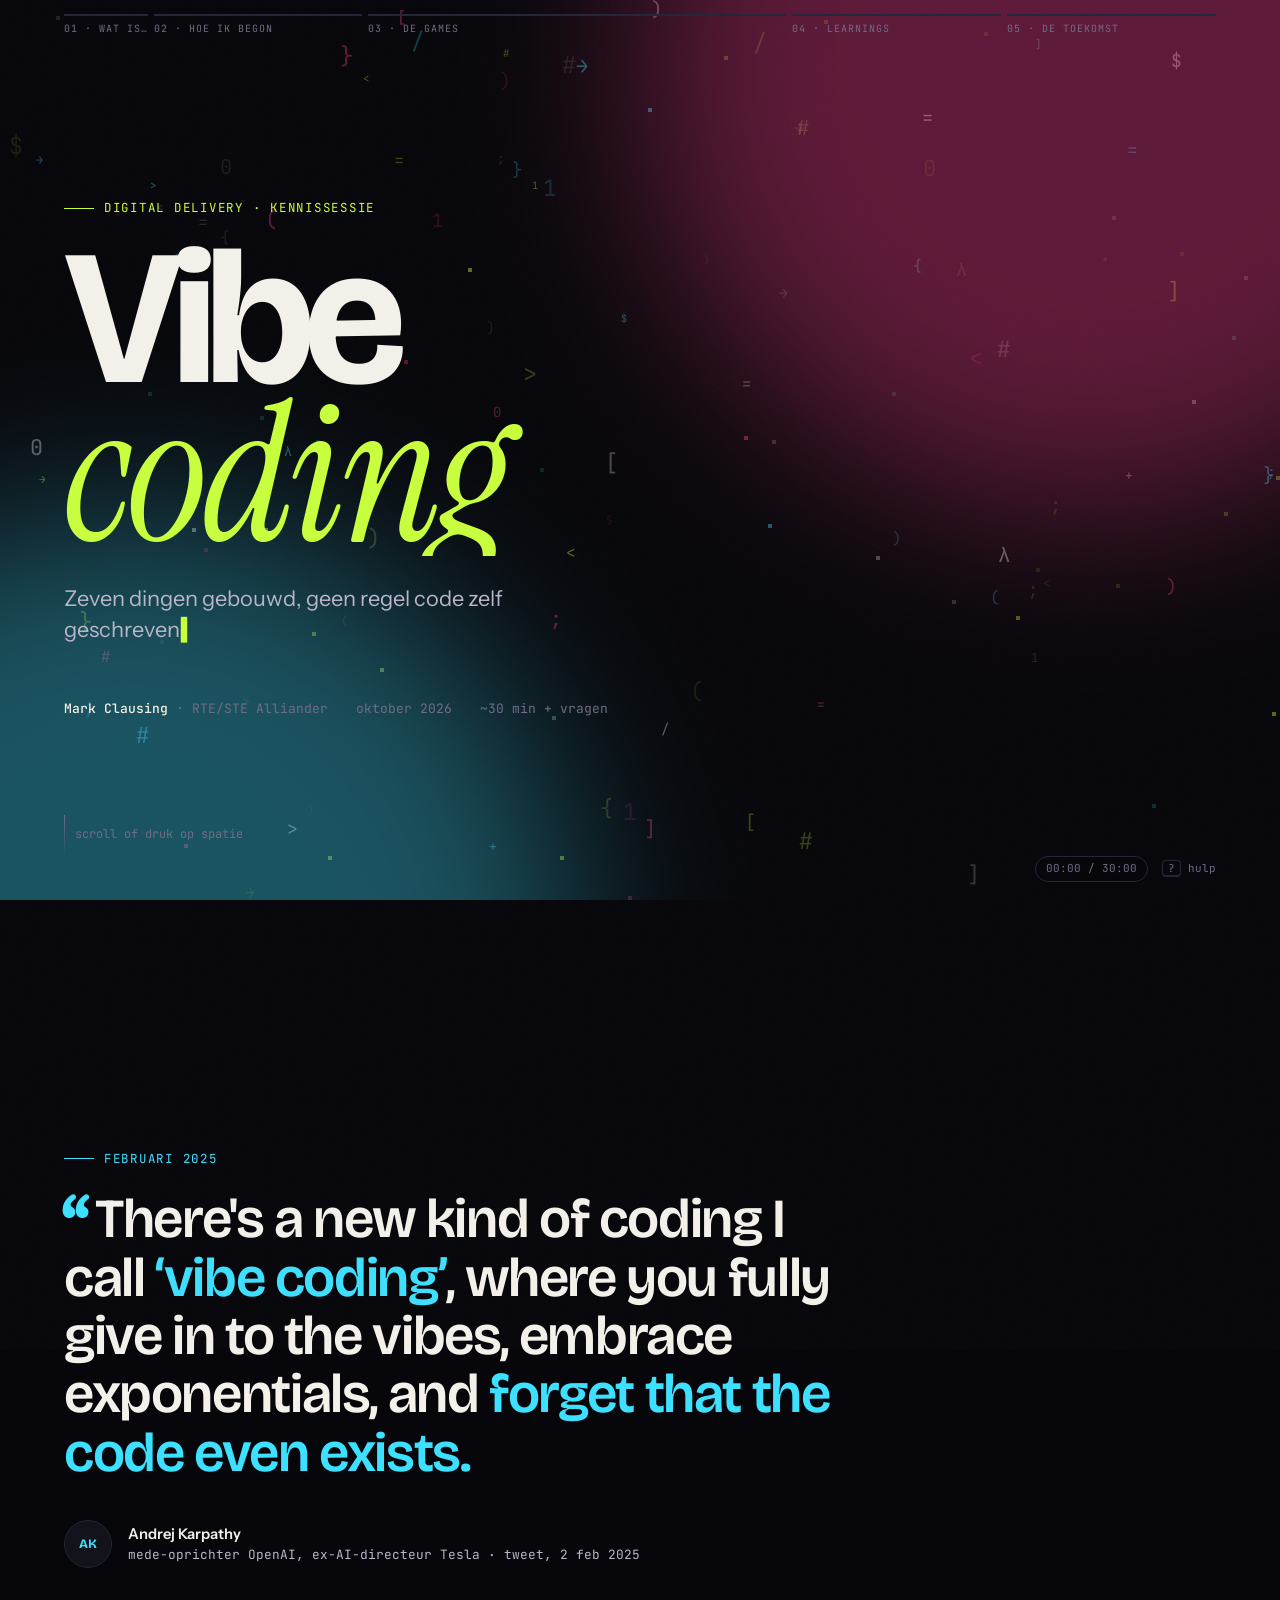
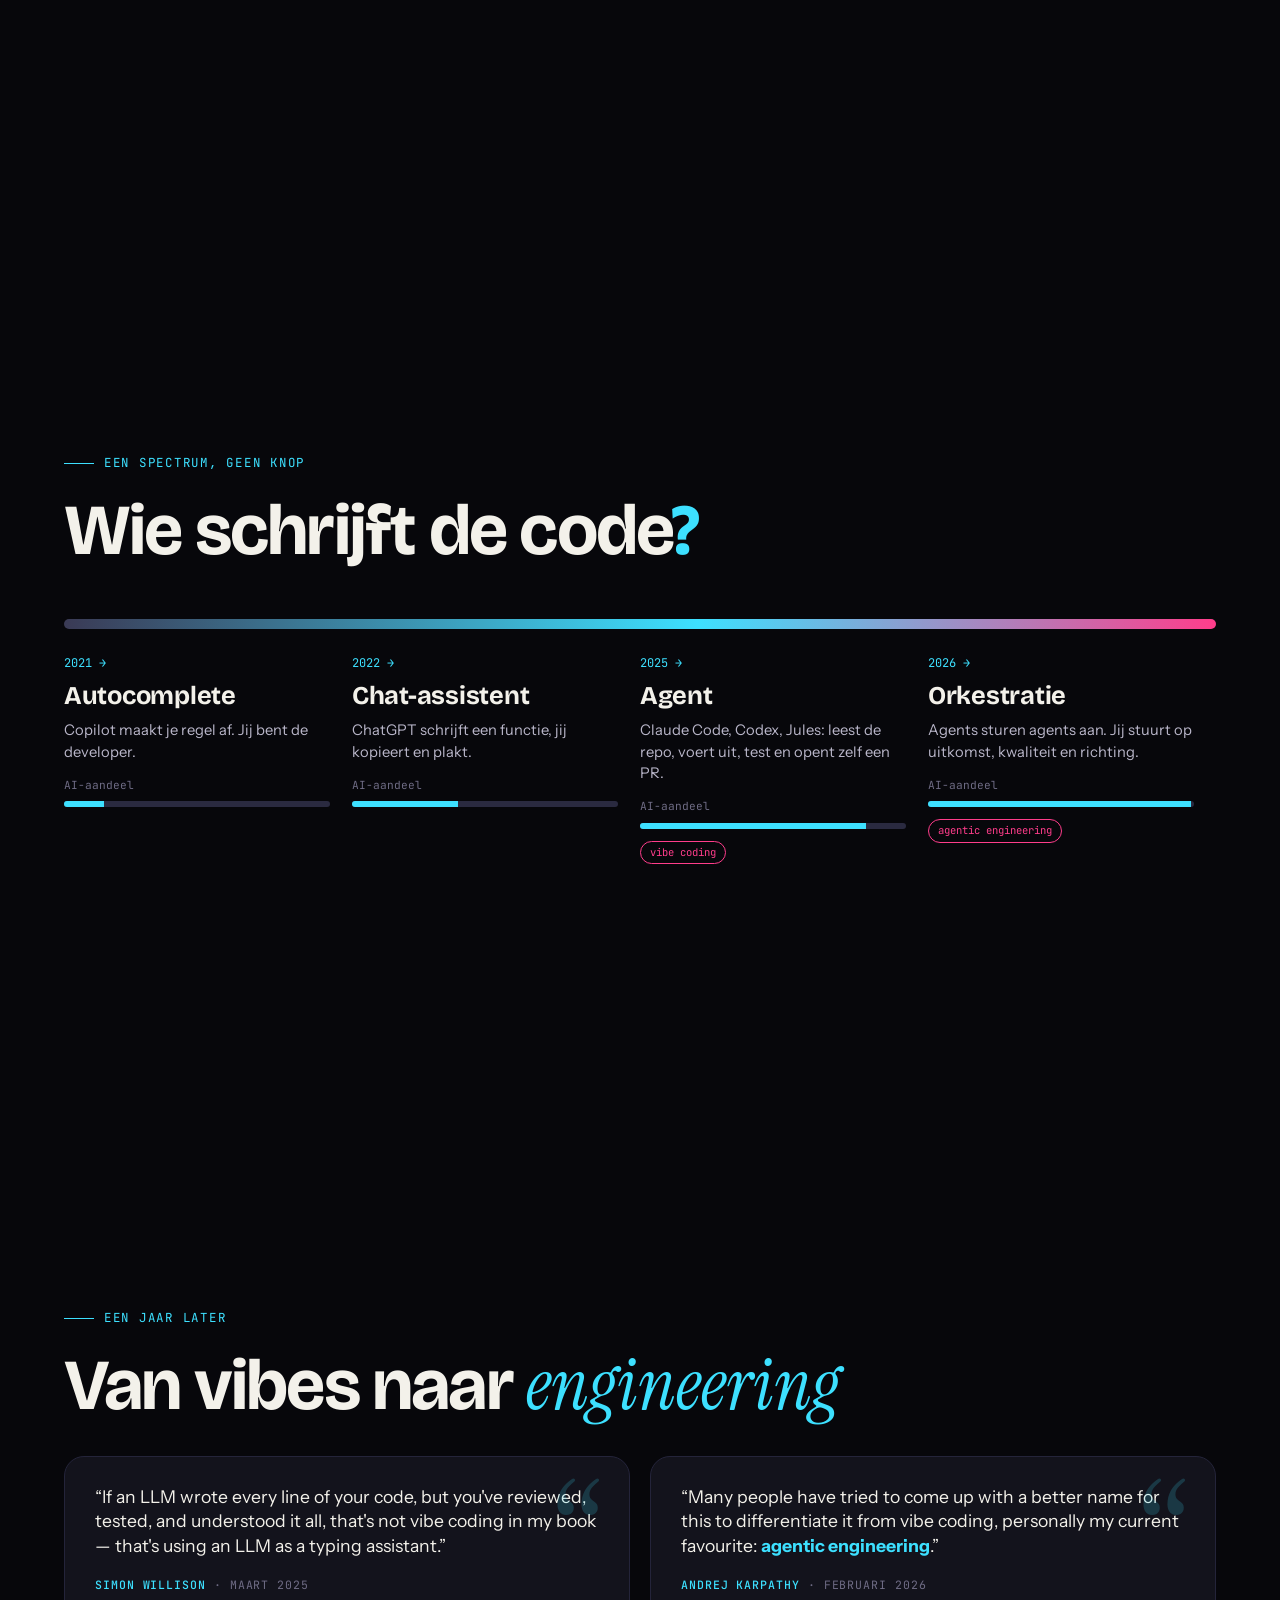
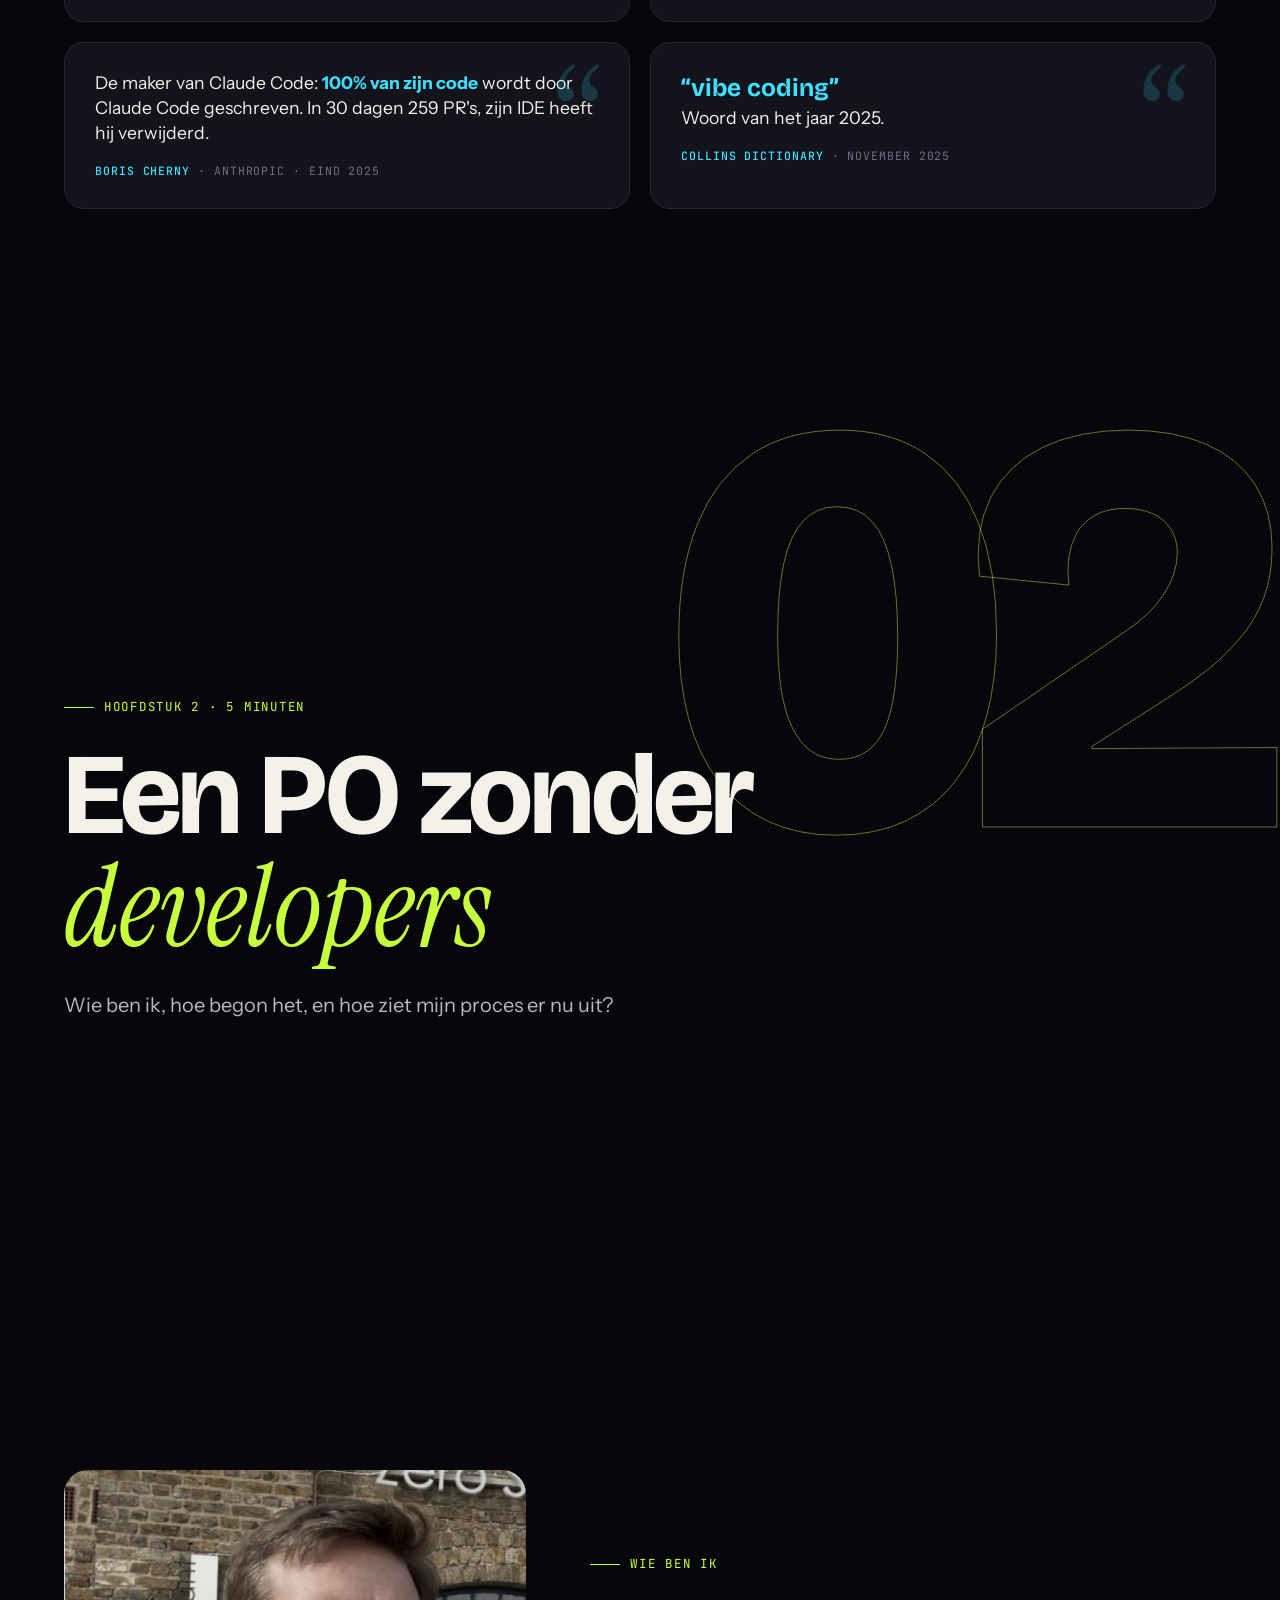
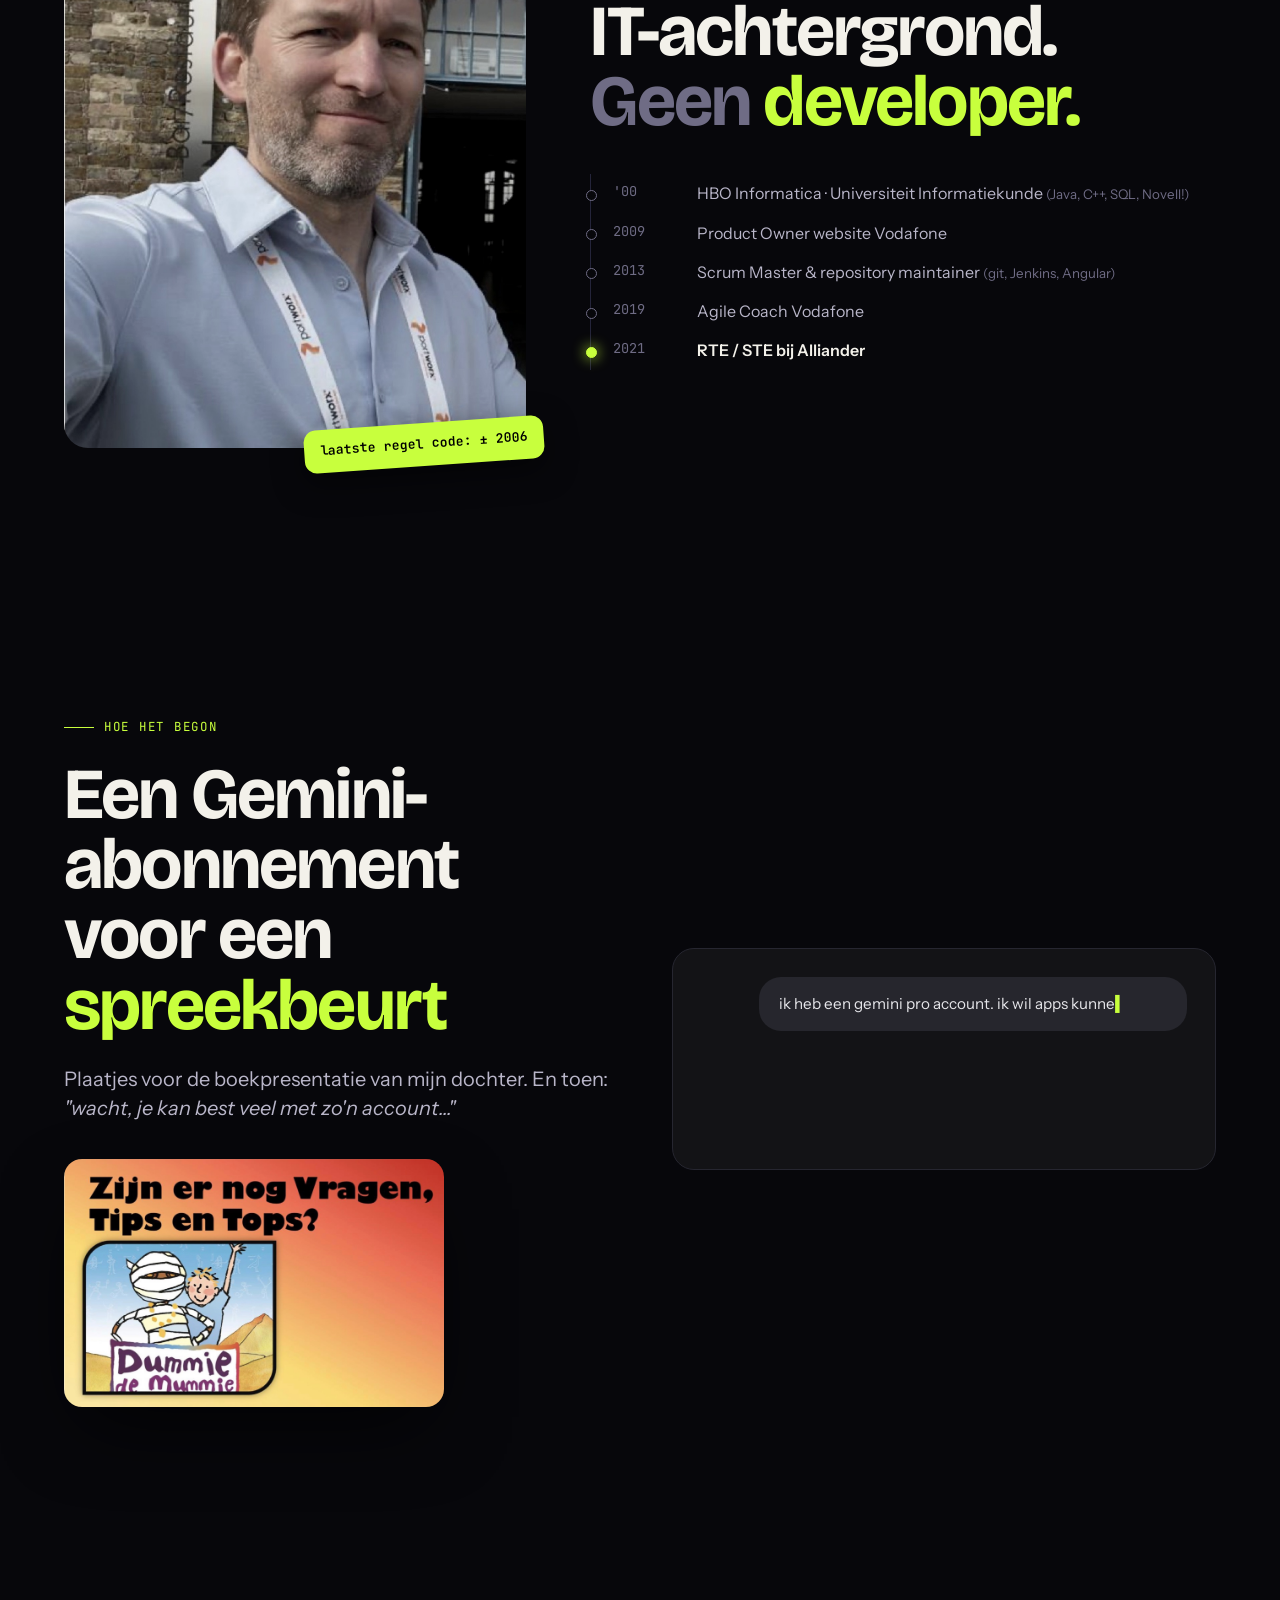
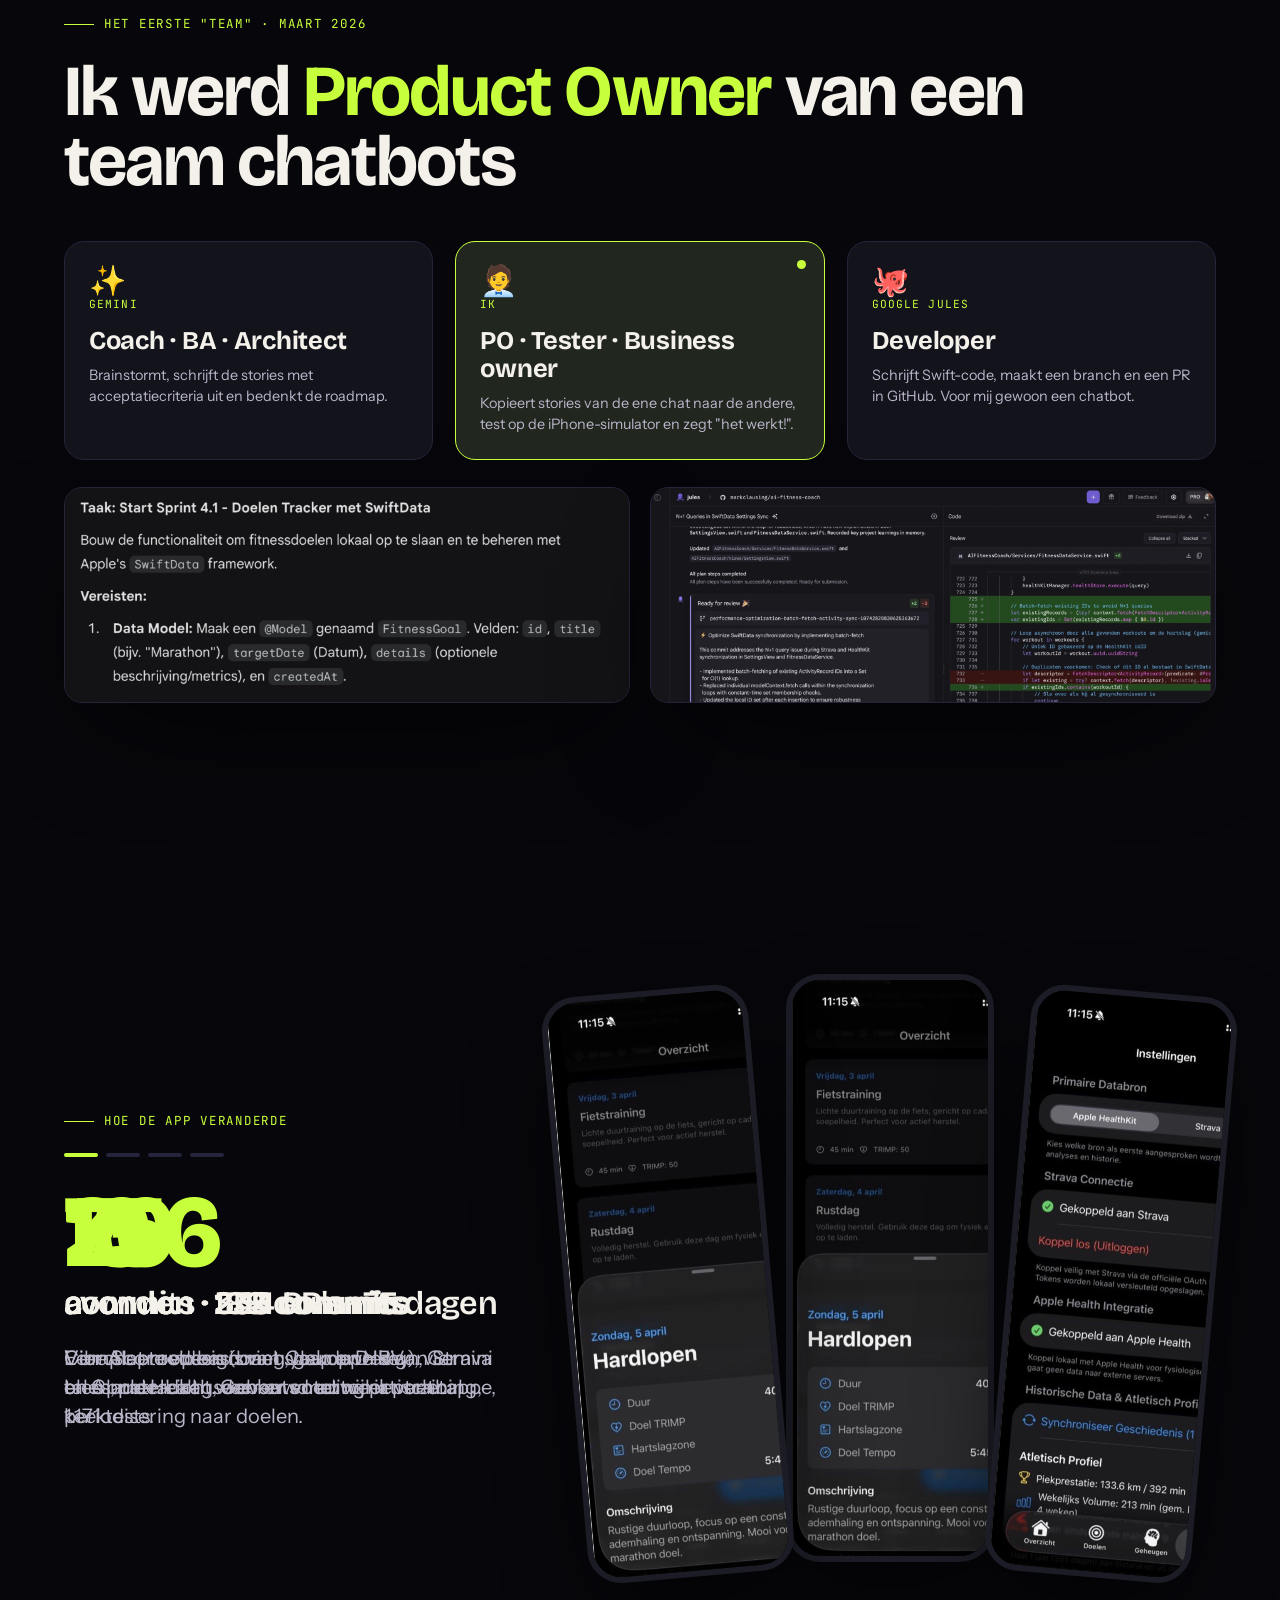
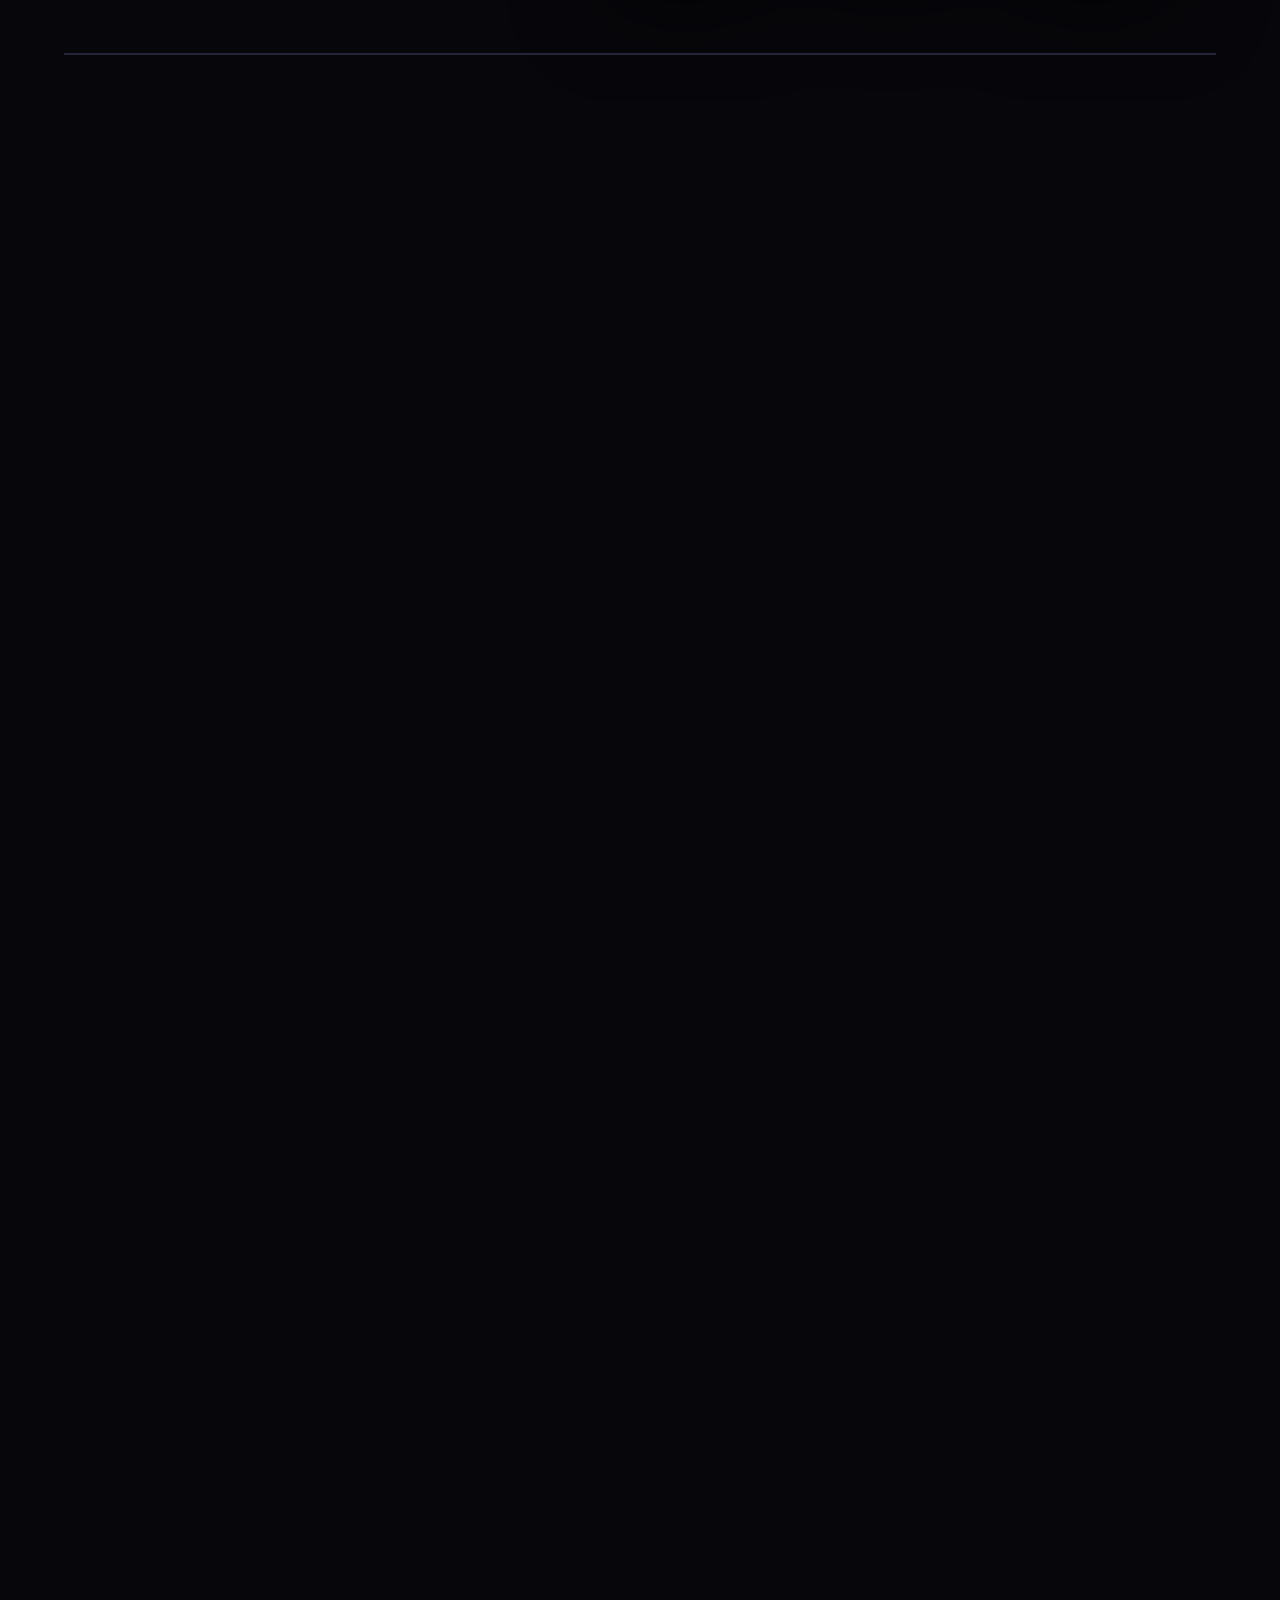
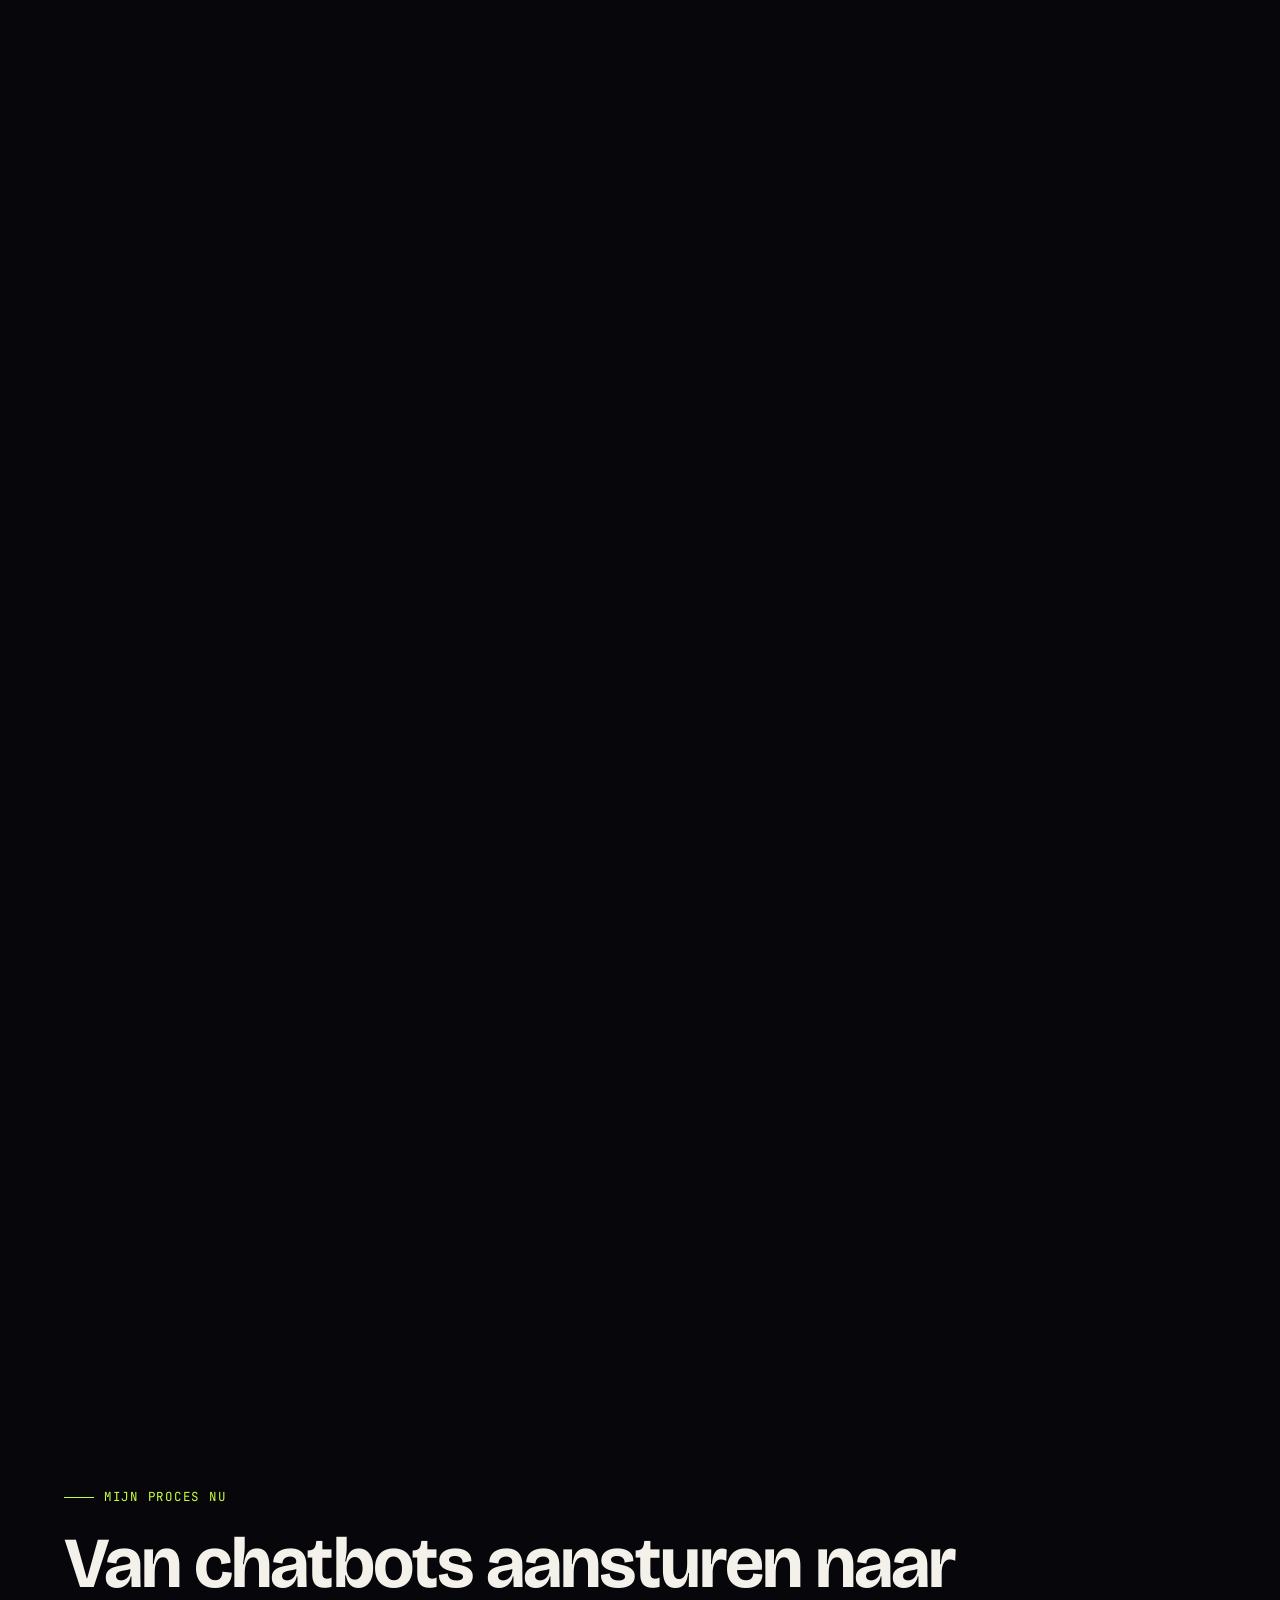
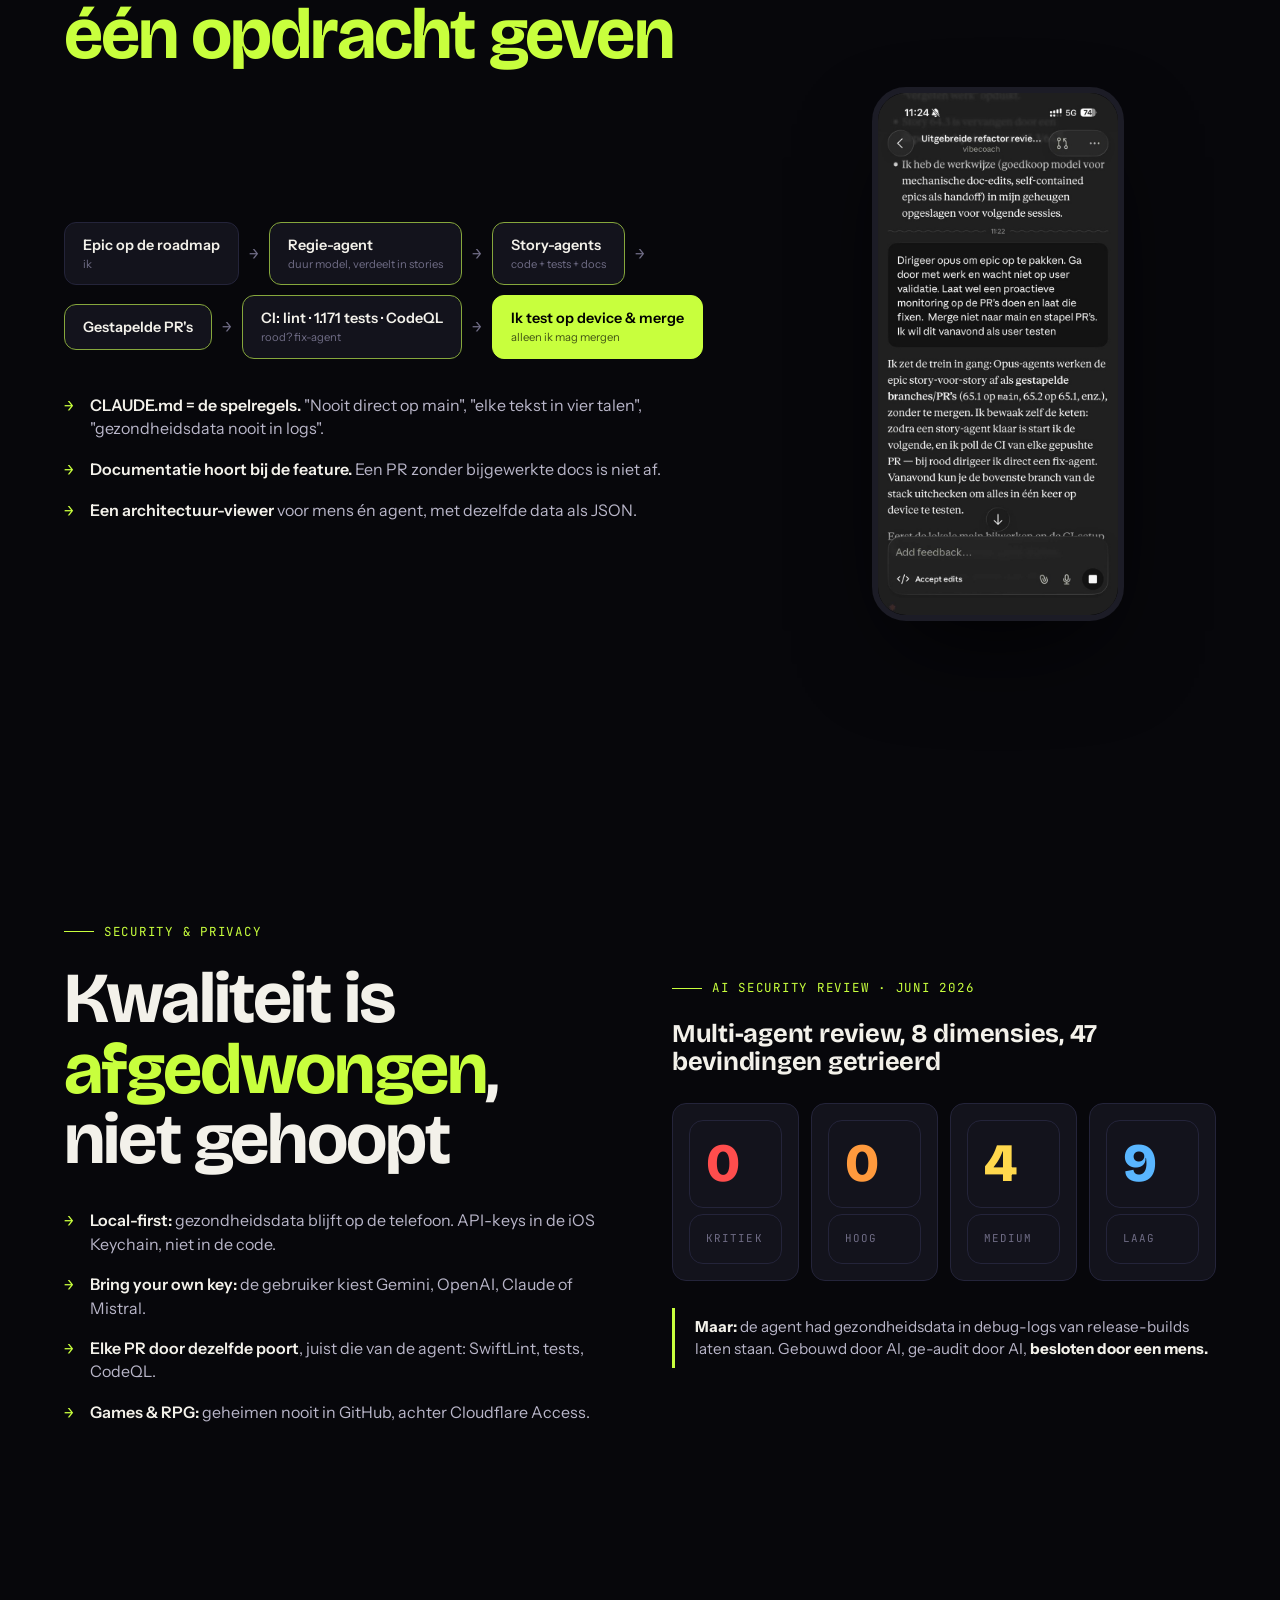
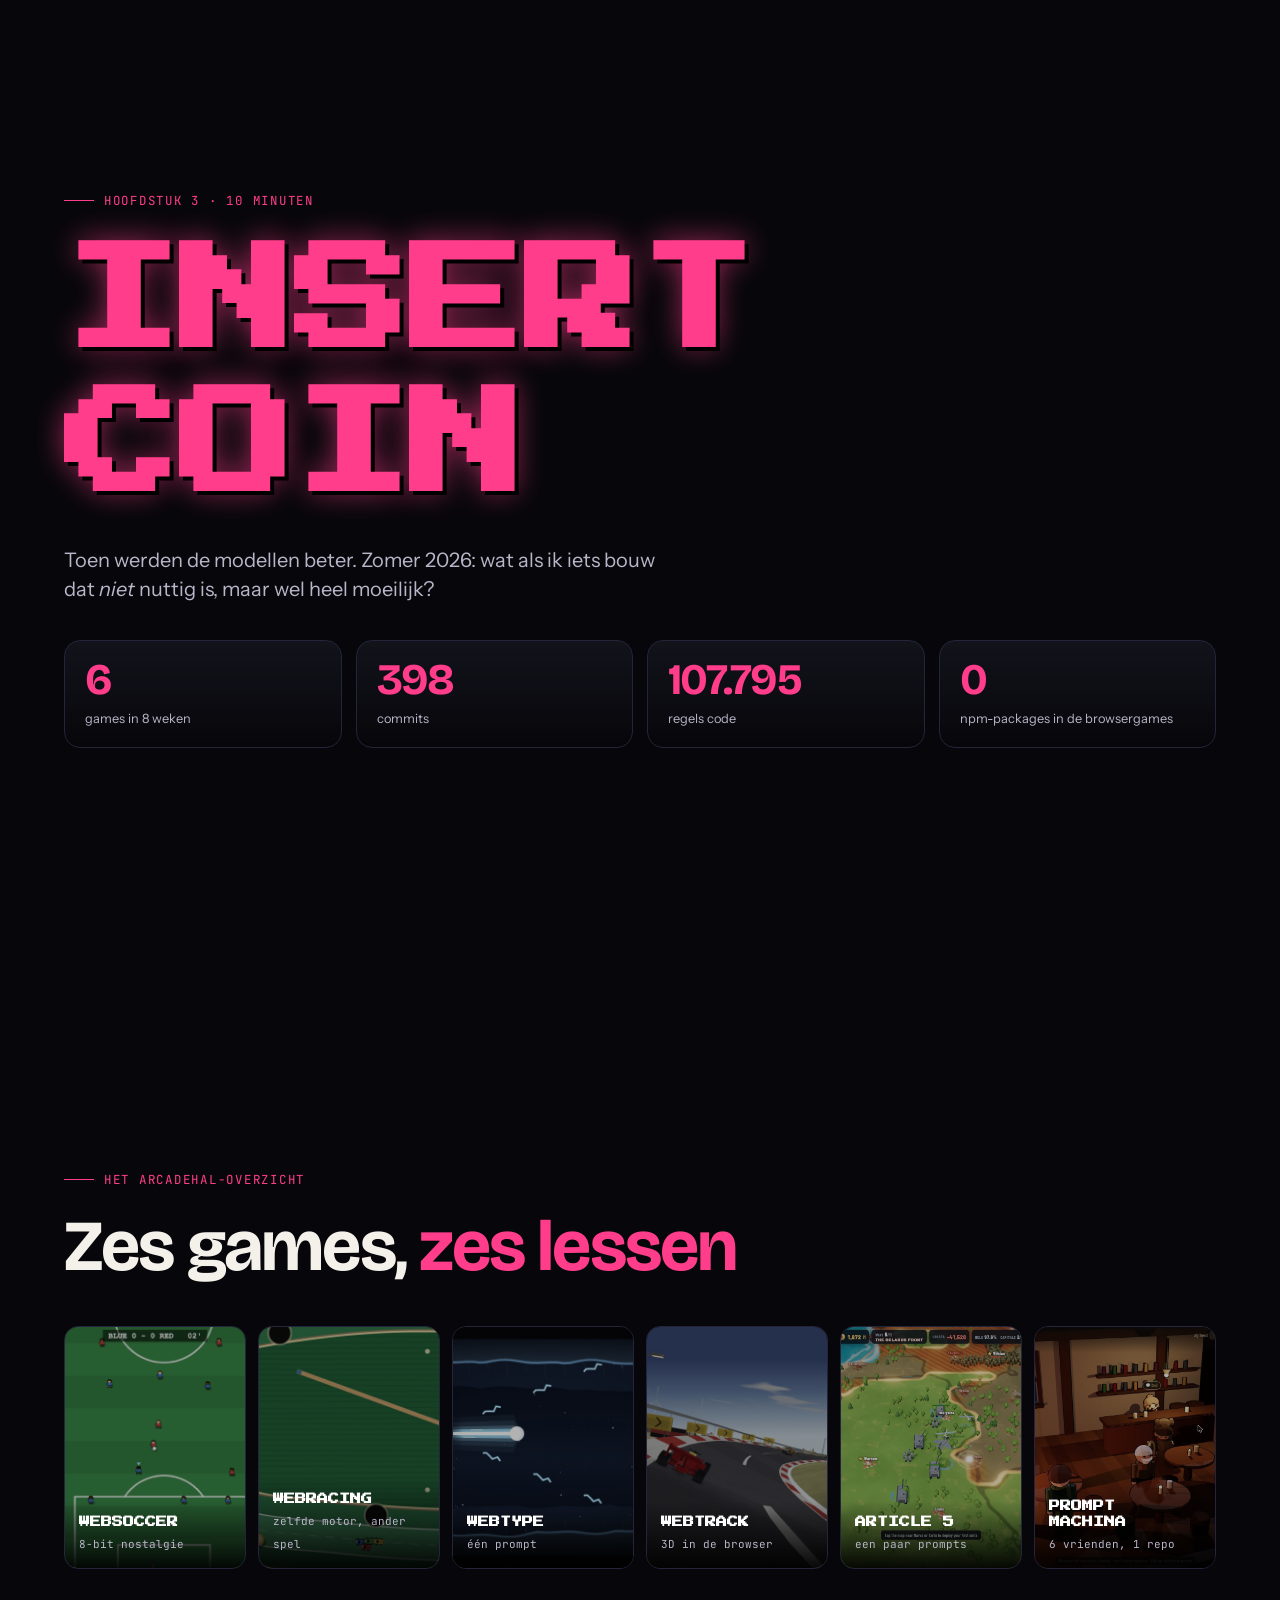
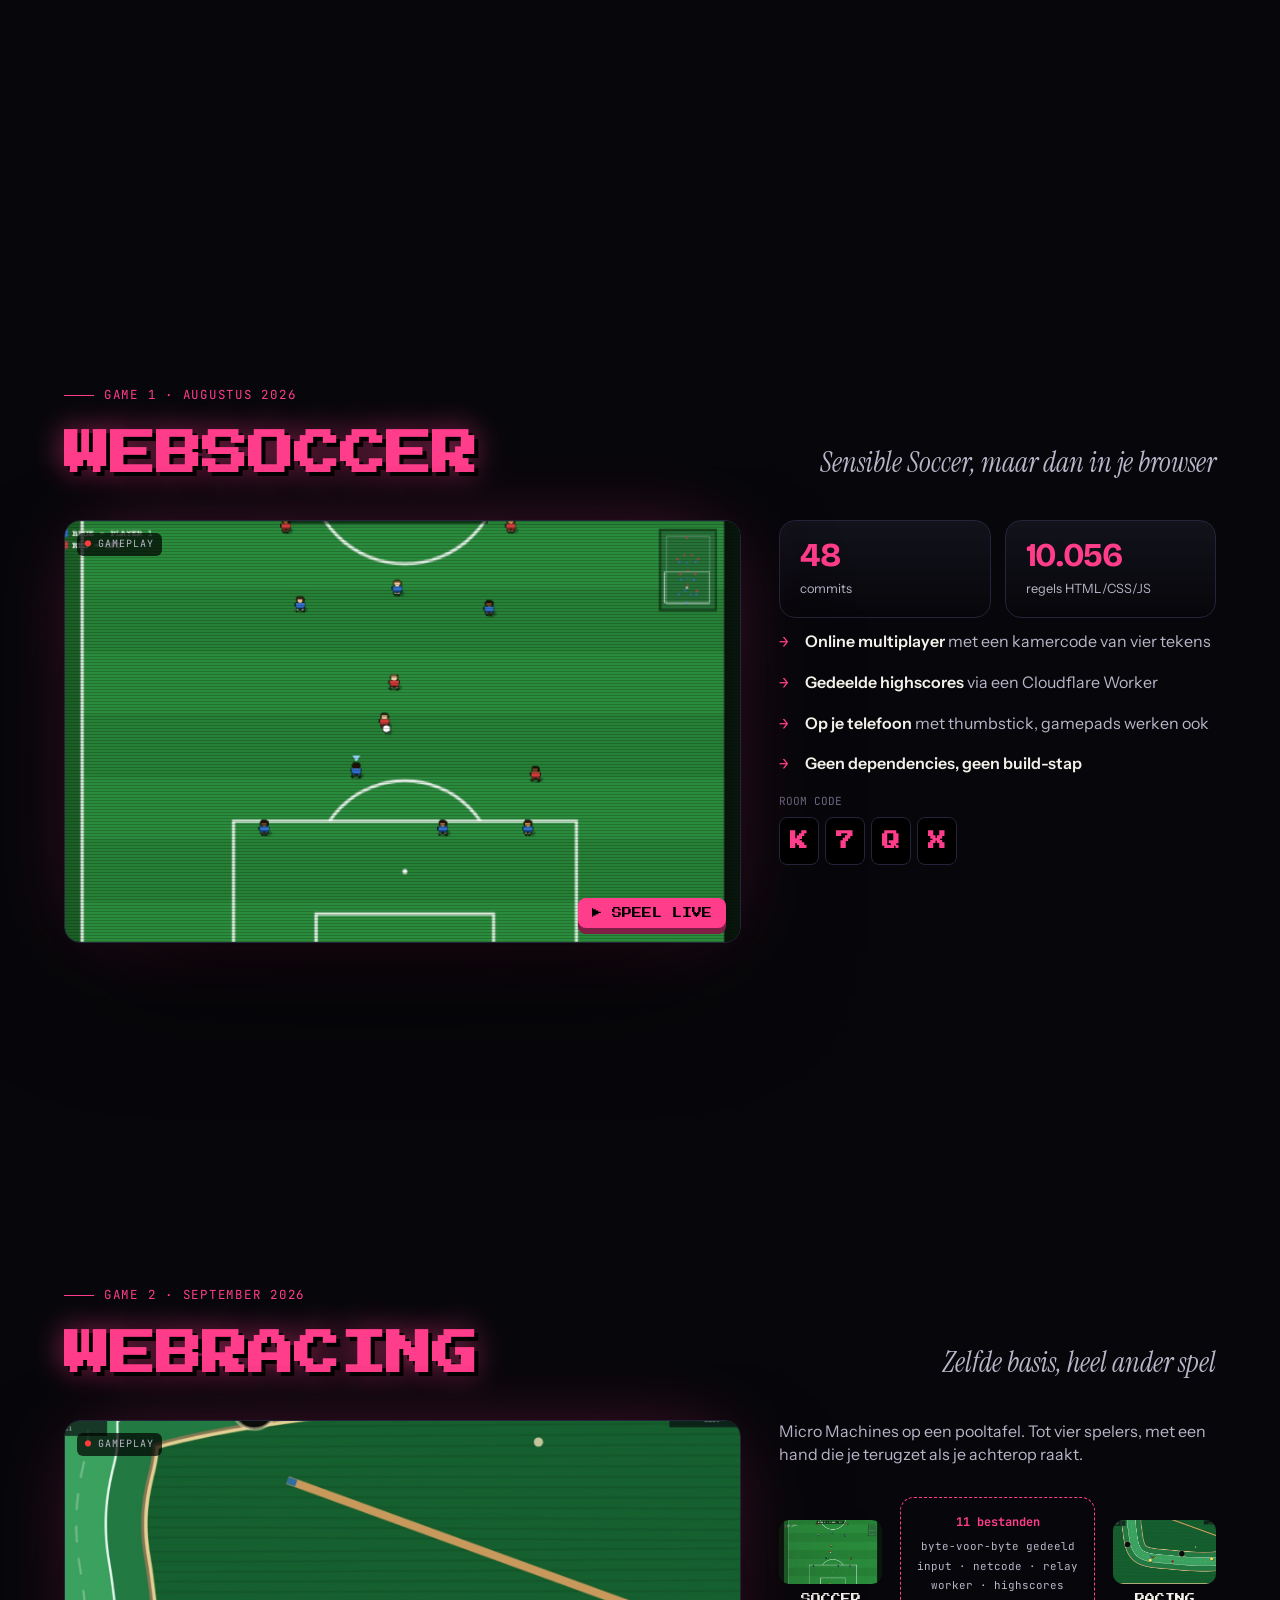
==== vibe-coding/index.html @ 44f108aa "Vibe coding-presentatie, met gameplay-video's en de eerdere PDF-versies Een scroll-presentatie in HT" ====
<!doctype html>
<html lang="nl">
<head>
<meta charset="utf-8">
<meta name="viewport" content="width=device-width, initial-scale=1">
<title>Vibe Coding</title>
<meta name="description" content="Persoonlijke ervaringen met vibe coding en agentic engineering — en wat het betekent voor Digital Delivery en Change Delivery.">
<link rel="preconnect" href="https://fonts.googleapis.com">
<link rel="preconnect" href="https://fonts.gstatic.com" crossorigin>
<link href="https://fonts.googleapis.com/css2?family=Bricolage+Grotesque:opsz,wght@12..96,500;12..96,600;12..96,700;12..96,800&family=Instrument+Sans:wght@400;500;600&family=Instrument+Serif:ital@0;1&family=JetBrains+Mono:wght@400;500;600&family=Press+Start+2P&family=Cinzel:wght@700&display=swap" rel="stylesheet">
<link rel="stylesheet" href="styles.css">
</head>
<body>

<!-- ======================= HUD ======================= -->
<nav class="hud-top" id="chapters" aria-label="Hoofdstukken">
  <div class="chap" data-ch="1" data-min="2"  style="--c:var(--cyan);--min:2"><span class="fill"></span>01 · Wat is vibe coding</div>
  <div class="chap" data-ch="2" data-min="5"  style="--c:var(--lime);--min:5"><span class="fill"></span>02 · Hoe ik begon</div>
  <div class="chap" data-ch="3" data-min="10" style="--c:var(--pink);--min:10"><span class="fill"></span>03 · De games</div>
  <div class="chap" data-ch="4" data-min="5"  style="--c:var(--amber);--min:5"><span class="fill"></span>04 · Learnings</div>
  <div class="chap" data-ch="5" data-min="5"  style="--c:var(--violet);--min:5"><span class="fill"></span>05 · De toekomst</div>
</nav>
<div class="hud-bottom">
  <span class="timer" id="timer" title="T = start/pauze, R = reset">00:00 / 30:00</span>
  <span><kbd>?</kbd> hulp</span>
</div>
<div class="notes-panel" id="notesPanel"></div>

<div class="help" id="help">
  <div class="box">
    <h4>Bediening</h4>
    <div><kbd>→</kbd> <kbd>↓</kbd> <kbd>spatie</kbd> <kbd>PgDn</kbd> volgende</div>
    <div><kbd>←</kbd> <kbd>↑</kbd> <kbd>PgUp</kbd> vorige</div>
    <div><kbd>1</kbd>–<kbd>5</kbd> spring naar hoofdstuk · <kbd>0</kbd> begin</div>
    <div><kbd>N</kbd> sprekersnotities · <kbd>T</kbd> timer start/pauze · <kbd>R</kbd> timer reset</div>
    <div><kbd>F</kbd> volledig scherm · <kbd>L</kbd> live game spelen (op game-slide)</div>
    <div><kbd>Esc</kbd> sluiten</div>
  </div>
</div>

<div class="modal" id="liveModal">
  <div class="bar"><span id="liveTitle">Live</span><button id="liveClose">Sluiten (Esc)</button></div>
  <iframe id="liveFrame" title="Live game" allow="fullscreen; gamepad; autoplay"></iframe>
</div>
<div class="lightbox" id="lightbox"><img alt=""></div>

<main>

<!-- ======================= TITEL ======================= -->
<section class="slide" id="hero" data-ch="0">
  <canvas id="heroCanvas"></canvas>
  <div class="glow a"></div><div class="glow b"></div>
  <div class="kicker" style="--accent:var(--lime)">Digital Delivery · kennissessie</div>
  <h1><span class="line"><span>Vibe</span></span><span class="line"><span><em>coding</em></span></span></h1>
  <p class="sub">Zeven dingen gebouwd, geen regel code zelf geschreven<span class="cursor-blink"></span></p>
  <div class="meta">
    <span><b>Mark Clausing</b> · RTE/STE Alliander</span>
    <span>oktober 2026</span>
    <span>~30 min + vragen</span>
  </div>
  <div class="scroll-hint"><i></i> scroll of druk op spatie</div>
  <aside class="notes"><span class="t">Opening · 0:00</span>Welkom. Vandaag geen AI-training, maar een ervaringsverhaal: wat er gebeurt als iemand die al 20 jaar niet programmeert, AI-agents het werk laat doen. Aan het eind wil ik met jullie praten over wat dit betekent voor ons vak. <b>Vraag aan de zaal:</b> wie heeft er al eens iets gebouwd met Claude Code, Copilot of Cursor?</aside>
</section>

<!-- ======================= 01 WAT IS VIBE CODING ======================= -->
<section class="slide ch-1" data-ch="1" id="ch1">
  <div class="kicker r">Februari 2025</div>
  <p class="bigquote words" data-words>
    <span class="open">“</span>There's a new kind of coding I call <span class="key">‘vibe coding’</span>, where you fully give in to the vibes, embrace exponentials, and <span class="key">forget that the code even exists.</span>
  </p>
  <div class="cite r" style="--d:3">
    <div class="av">AK</div>
    <div><b>Andrej Karpathy</b>mede-oprichter OpenAI, ex-AI-directeur Tesla · tweet, 2 feb 2025</div>
  </div>
  <aside class="notes"><span class="t">01 · Herkomst · 2 min voor dit hoofdstuk</span>De term komt van Karpathy, februari 2025. Half als grap: je praat met de AI, accepteert alles wat eruit komt, en kijkt niet meer naar de code. Collins Dictionary maakte het eind 2025 zelfs <b>woord van het jaar</b>.</aside>
</section>

<section class="slide ch-1" data-ch="1">
  <div class="kicker r">Een spectrum, geen knop</div>
  <h2 class="r wide">Wie schrijft de code<span class="hl">?</span></h2>
  <div class="spectrum r" style="--d:1">
    <div class="rail"></div>
    <div class="step r" style="--d:2">
      <div class="yr">2021 →</div>
      <h3>Autocomplete</h3>
      <p>Copilot maakt je regel af. Jij bent de developer.</p>
      <div class="who">AI-aandeel</div><div class="bar"><i style="--ai:15%"></i></div>
    </div>
    <div class="step r" style="--d:3">
      <div class="yr">2022 →</div>
      <h3>Chat-assistent</h3>
      <p>ChatGPT schrijft een functie, jij kopieert en plakt.</p>
      <div class="who">AI-aandeel</div><div class="bar"><i style="--ai:40%"></i></div>
    </div>
    <div class="step r" style="--d:4">
      <div class="yr">2025 →</div>
      <h3>Agent</h3>
      <p>Claude Code, Codex, Jules: leest de repo, voert uit, test en opent zelf een PR.</p>
      <div class="who">AI-aandeel</div><div class="bar"><i style="--ai:85%"></i></div>
      <span class="tag">vibe coding</span>
    </div>
    <div class="step r" style="--d:5">
      <div class="yr">2026 →</div>
      <h3>Orkestratie</h3>
      <p>Agents sturen agents aan. Jij stuurt op uitkomst, kwaliteit en richting.</p>
      <div class="who">AI-aandeel</div><div class="bar"><i style="--ai:99%"></i></div>
      <span class="tag">agentic engineering</span>
    </div>
  </div>
  <aside class="notes"><span class="t">Spectrum</span>Vibe coding is geen aan/uit-knop maar een schuifje. Van links (AI vult je regel aan) naar rechts (je schrijft zelf geen code meer). Het verschil met "AI-tools voor developers": bij een <b>agent</b> geef je een doel, geen instructie. Die leest zelf de code, draait tests en levert een pull request op.</aside>
</section>

<section class="slide ch-1" data-ch="1">
  <div class="kicker r">Een jaar later</div>
  <h2 class="r wide">Van vibes naar <span class="serif hl">engineering</span></h2>
  <div class="quote-grid">
    <div class="qcard r" style="--d:1"><p>“If an LLM wrote every line of your code, but you've reviewed, tested, and understood it all, that's not vibe coding in my book — that's using an LLM as a typing assistant.”</p><div class="who"><b>Simon Willison</b> · maart 2025</div></div>
    <div class="qcard r" style="--d:2"><p>“Many people have tried to come up with a better name for this to differentiate it from vibe coding, personally my current favourite: <b class="hl">agentic engineering</b>.”</p><div class="who"><b>Andrej Karpathy</b> · februari 2026</div></div>
    <div class="qcard r" style="--d:3"><p>De maker van Claude Code: <b class="hl">100% van zijn code</b> wordt door Claude Code geschreven. In 30 dagen 259 PR's, zijn IDE heeft hij verwijderd.</p><div class="who"><b>Boris Cherny</b> · Anthropic · eind 2025</div></div>
    <div class="qcard r" style="--d:4"><p><span class="hl" style="font-family:var(--display);font-weight:700;font-size:1.4em">“vibe coding”</span><br>Woord van het jaar 2025.</p><div class="who"><b>Collins Dictionary</b> · november 2025</div></div>
  </div>
  <aside class="notes"><span class="t">Quotes · rond 2:00 ben je hier klaar</span>Belangrijk onderscheid: Willison zegt dat het pas vibe coding is als je de code niet begrijpt. Karpathy zelf noemt het een jaar later <b>agentic engineering</b>: je schrijft 1%, agents de rest, en jij bent verantwoordelijk voor de kwaliteit. Mijn verhaal begint als vibe coding en schuift langzaam naar engineering.</aside>
</section>

<!-- ======================= 02 HOE IK BEGON ======================= -->
<section class="slide opener ch-2" data-ch="2" id="ch2">
  <div class="num" data-parallax>02</div>
  <div class="kicker r">Hoofdstuk 2 · 5 minuten</div>
  <h2 class="r" style="--d:1">Een PO zonder <span class="serif hl">developers</span></h2>
  <p class="lede r" style="--d:2">Wie ben ik, hoe begon het, en hoe ziet mijn proces er nu uit?</p>
</section>

<section class="slide ch-2" data-ch="2">
  <div class="split wide-r">
    <div class="me-photo r from-left">
      <img src="assets/img/mark.jpg" alt="Mark Clausing">
      <div class="sticker">laatste regel code: ± 2006</div>
    </div>
    <div>
      <div class="kicker r">Wie ben ik</div>
      <h2 class="r" style="--d:1">IT-achtergrond.<br><span class="muted">Geen</span> <span class="hl">developer.</span></h2>
      <div class="cv">
        <div class="r" style="--d:2"><span>'00</span><p>HBO Informatica · Universiteit Informatiekunde <small class="muted">(Java, C++, SQL, Novell!)</small></p></div>
        <div class="r" style="--d:3"><span>2009</span><p>Product Owner website Vodafone</p></div>
        <div class="r" style="--d:4"><span>2013</span><p>Scrum Master &amp; repository maintainer <small class="muted">(git, Jenkins, Angular)</small></p></div>
        <div class="r" style="--d:5"><span>2019</span><p>Agile Coach Vodafone</p></div>
        <div class="r now" style="--d:6"><span>2021</span><p><b>RTE / STE bij Alliander</b></p></div>
      </div>
    </div>
  </div>
  <aside class="notes"><span class="t">02 · Wie ben ik · ~1 min</span>Ik ken de wereld van software goed, als PO, scrum master en coach, maar zelf programmeren deed ik voor het laatst zo'n 20 jaar geleden. Dat is relevant: alles wat jullie straks zien is gebouwd door iemand die de code niet zelf schrijft.</aside>
</section>

<section class="slide ch-2" data-ch="2">
  <div class="split">
    <div>
      <div class="kicker r">Hoe het begon</div>
      <h2 class="r" style="--d:1">Een Gemini-abonnement voor een <span class="hl">spreekbeurt</span></h2>
      <p class="lede r" style="--d:2">Plaatjes voor de boekpresentatie van mijn dochter. En toen: <i>"wacht, je kan best veel met zo'n account…"</i></p>
      <img class="dummie r zoom" style="--d:3;margin-top:4vh;max-width:380px" src="assets/img/dummie.jpg" alt="Spreekbeurt Dummie de Mummie">
    </div>
    <div class="chat r from-right" style="--d:2" data-typer>
      <div class="me"><span class="typed" data-text="ik heb een gemini pro account. ik wil apps kunnen maken, maar ik kan zelf niet programmeren, dus ik wil AI gebruiken: Jules? ik wil zoveel mogelijk lokaal doen op mijn Mac en het liefst in een docker container zodat ik meerdere projecten kan gebruiken. Ik wil GitHub…"></span></div>
      <div class="bot"><span class="spark"></span><div>Hoi! Wat een gaaf plan. Omdat je zelf niet programmeert, is het inzetten van een <b>autonome AI-agent</b> de slimste route om toch volwaardige apps te kunnen bouwen. Jules is hier inderdaad de perfecte kandidaat voor.</div></div>
    </div>
  </div>
  <aside class="notes"><span class="t">De eerste prompt · ~1 min</span>Dit was letterlijk mijn eerste prompt, maart 2026. Ik wist niet eens precies wat ik vroeg. Het idee: iets bouwen wat ik zelf gebruik. Een AI-fitnesscoach die mijn Strava- en Apple Health-data leest. "Scratching your own itch".</aside>
</section>

<section class="slide ch-2" data-ch="2">
  <div class="kicker r">Het eerste "team" · maart 2026</div>
  <h2 class="r wide">Ik werd <span class="hl">Product Owner</span> van een team chatbots</h2>
  <div class="team">
    <div class="role r" style="--d:1"><div class="ic">✨</div><div class="t">Gemini</div><h3>Coach · BA · Architect</h3><p>Brainstormt, schrijft de stories met acceptatiecriteria uit en bedenkt de roadmap.</p></div>
    <div class="role me r" style="--d:2"><span class="pulse"></span><div class="ic">🧑‍💼</div><div class="t">Ik</div><h3>PO · Tester · Business owner</h3><p>Kopieert stories van de ene chat naar de andere, test op de iPhone-simulator en zegt "het werkt!".</p></div>
    <div class="role r" style="--d:3"><div class="ic">🐙</div><div class="t">Google Jules</div><h3>Developer</h3><p>Schrijft Swift-code, maakt een branch en een PR in GitHub. Voor mij gewoon een chatbot.</p></div>
  </div>
  <div class="split team-shots" style="margin-top:3vh;gap:20px">
    <img class="frame r" style="--d:4" data-zoom src="assets/img/story.jpg" alt="Story uitgeschreven door Gemini">
    <img class="frame r" style="--d:5" data-zoom src="assets/img/jules.jpg" alt="Jules levert een PR op">
  </div>
  <aside class="notes"><span class="t">Proces in het begin · ~1 min</span>Mijn rol schoof van business owner ("ik wil een chat") naar PO met acceptatiecriteria ("en er moeten tests bij"). Gemini schreef sprints uit, ik kopieerde ze naar Jules. Een <b>INSTRUCTIES.md</b> in de repo was de enige documentatie. Na elke prompt een endorfineshot als het werkte.</aside>
</section>

<!-- App-evolutie: sticky, scroll-gestuurd -->
<section class="evo ch-2" data-ch="2" id="evo" data-evo>
  <span class="marker" style="top:0"></span>
  <span class="marker" style="top:100vh"></span>
  <span class="marker" style="top:200vh"></span>
  <span class="marker" style="top:300vh"></span>
  <div class="stick">
    <div>
      <div class="kicker">Hoe de app veranderde</div>
      <div class="dots"><i></i><i></i><i></i><i></i></div>
      <div class="steps">
        <div class="stage-txt"><div class="big">10<small>avonden · 188 commits</small></div><p class="lede">Een chat met een coach, gekoppeld aan Strava en Apple Health. Gebouwd terwijl ik voetbal keek.</p></div>
        <div class="stage-txt"><div class="big">15<small>avonden · 238 commits</small></div><p class="lede">Vibe Score op basis van slaap en HRV, blessuretracker, weer en voeding per training, periodisering naar doelen.</p></div>
        <div class="stage-txt"><div class="big">20<small>avonden · 255 commits</small></div><p class="lede">Compleet redesign met Claude Design, Gemini en Claude. Licht, donker en automatisch.</p></div>
        <div class="stage-txt"><div class="big">756<small>commits · 344 PR's · 75 dagen</small></div><p class="lede">Vier AI-providers (bring your own key), vier talen, meerdaagse events met weer per etappe, 1.171 tests.</p></div>
      </div>
    </div>
    <div class="shots">
      <div class="shot tri"><div class="phone"><img src="assets/img/vc10-1.jpg" alt=""></div><div class="phone"><img src="assets/img/vc10-2.jpg" alt=""></div><div class="phone"><img src="assets/img/vc10-3.jpg" alt=""></div></div>
      <div class="shot tri"><div class="phone"><img src="assets/img/vc15-1.jpg" alt=""></div><div class="phone"><img src="assets/img/vc15-2.jpg" alt=""></div><div class="phone"><img src="assets/img/vc15-3.jpg" alt=""></div></div>
      <div class="shot tri"><div class="phone"><img src="assets/img/vc20-1.jpg" alt=""></div><div class="phone"><img src="assets/img/vc20-2.jpg" alt=""></div><div class="phone"><img src="assets/img/vc20-3.jpg" alt=""></div></div>
      <div class="shot tri"><div class="phone"><img src="assets/img/vc-now-1.jpg" alt=""></div><div class="phone"><img src="assets/img/vc-now-2.jpg" alt=""></div><div class="phone"><img src="assets/img/vc-now-3.jpg" alt=""></div></div>
    </div>
    <div class="progress"><i></i></div>
  </div>
  <aside class="notes"><span class="t">App-evolutie · ~1 min · scroll rustig door de 4 fases</span>10 avonden: werkende app op mijn telefoon. 15: steeds slimmere logica. 20: complete redesign. Nu, oktober: 756 commits en 344 gemergde PR's. Nog steeds geen regel zelf geschreven, maar elke regel wel door CI gecontroleerd.</aside>
</section>

<section class="slide ch-2" data-ch="2">
  <div class="kicker r">Mijn proces nu</div>
  <h2 class="r wide">Van chatbots aansturen naar <span class="hl">één opdracht geven</span></h2>
  <div class="split wide-l" style="margin-top:2vh">
    <div>
      <div class="pipe">
        <div class="node r" style="--d:1">Epic op de roadmap<small>ik</small></div><span class="arr">→</span>
        <div class="node ai run r" style="--d:2;--i:0">Regie-agent<small>duur model, verdeelt in stories</small></div><span class="arr">→</span>
        <div class="node ai run r" style="--d:3;--i:1">Story-agents<small>code + tests + docs</small></div><span class="arr">→</span>
        <div class="node ai run r" style="--d:4;--i:2">Gestapelde PR's</div><span class="arr">→</span>
        <div class="node ai run r" style="--d:5;--i:3">CI: lint · 1.171 tests · CodeQL<small>rood? fix-agent</small></div><span class="arr">→</span>
        <div class="node me r" style="--d:6">Ik test op device &amp; merge<small>alleen ik mag mergen</small></div>
      </div>
      <ul class="list">
        <li class="r" style="--d:7"><b>CLAUDE.md = de spelregels.</b> "Nooit direct op main", "elke tekst in vier talen", "gezondheidsdata nooit in logs".</li>
        <li class="r" style="--d:8"><b>Documentatie hoort bij de feature.</b> Een PR zonder bijgewerkte docs is niet af.</li>
        <li class="r" style="--d:9"><b>Een architectuur-viewer</b> voor mens én agent, met dezelfde data als JSON.</li>
      </ul>
    </div>
    <div class="phone fit r from-right" style="--d:3;justify-self:center"><img src="assets/img/regie-agent.jpg" alt="Opdracht aan de regie-agent vanaf de telefoon"></div>
  </div>
  <aside class="notes"><span class="t">Proces nu · ~1 min</span>Rechts zie je een echte opdracht vanaf mijn telefoon: "Dirigeer Opus om de epic op te pakken, stapel de PR's, monitor de CI en laat fouten fixen. Ik wil het vanavond testen." Eén regie-agent (het duurste model) verdeelt het werk over goedkopere agents. Het voelt als een echt scrumteam: roadmap, PR's, CI, release-please, changelog.</aside>
</section>

<section class="slide ch-2" data-ch="2">
  <div class="split">
    <div>
      <div class="kicker r">Security &amp; privacy</div>
      <h2 class="r">Kwaliteit is <span class="hl">afgedwongen</span>, niet gehoopt</h2>
      <ul class="list">
        <li class="r" style="--d:1"><b>Local-first:</b> gezondheidsdata blijft op de telefoon. API-keys in de iOS Keychain, niet in de code.</li>
        <li class="r" style="--d:2"><b>Bring your own key:</b> de gebruiker kiest Gemini, OpenAI, Claude of Mistral.</li>
        <li class="r" style="--d:3"><b>Elke PR door dezelfde poort</b>, juist die van de agent: SwiftLint, tests, CodeQL.</li>
        <li class="r" style="--d:4"><b>Games &amp; RPG:</b> geheimen nooit in GitHub, achter Cloudflare Access.</li>
      </ul>
    </div>
    <div class="r from-right" style="--d:2">
      <div class="kicker">AI security review · juni 2026</div>
      <h3>Multi-agent review, 8 dimensies, 47 bevindingen getrieerd</h3>
      <div class="sev">
        <div class="crit"><div class="n" data-count="0">0</div><div class="l">kritiek</div></div>
        <div class="high"><div class="n" data-count="0">0</div><div class="l">hoog</div></div>
        <div class="med"><div class="n" data-count="4">4</div><div class="l">medium</div></div>
        <div class="low"><div class="n" data-count="9">9</div><div class="l">laag</div></div>
      </div>
      <p class="callout"><b>Maar:</b> de agent had gezondheidsdata in debug-logs van release-builds laten staan. Gebouwd door AI, ge-audit door AI, <b>besloten door een mens.</b></p>
    </div>
  </div>
  <aside class="notes"><span class="t">Security · ~1 min · rond 7:00 ben je hier klaar</span>De vraag die jullie natuurlijk hebben: is het veilig? Ik heb een AI security review laten draaien met meerdere agents die elkaars bevindingen tegen de code verifiëren. Geen kritieke of hoge issues. Wel dingen die een mens had moeten zien, zoals de prompt met gezondheidsdata in de logs. <b>Les:</b> AI vindt ook AI-fouten, maar iemand moet de vragen stellen.</aside>
</section>

<!-- ======================= 03 GAMES ======================= -->
<section class="slide opener ch-3" data-ch="3" id="ch3">
  <div class="num" data-parallax>03</div>
  <div class="kicker r">Hoofdstuk 3 · 10 minuten</div>
  <h2 class="r arcade-title" style="--d:1;max-width:none">INSERT COIN</h2>
  <p class="lede r" style="--d:2">Toen werden de modellen beter. Zomer 2026: wat als ik iets bouw dat <i>niet</i> nuttig is, maar wel heel moeilijk?</p>
  <div class="stats r" style="--d:3;--cols:4">
    <div class="stat"><div class="n" data-count="6">6</div><div class="l">games in 8 weken</div></div>
    <div class="stat"><div class="n" data-count="398">398</div><div class="l">commits</div></div>
    <div class="stat"><div class="n" data-count="107795" data-fmt>107.795</div><div class="l">regels code</div></div>
    <div class="stat"><div class="n" data-count="0">0</div><div class="l">npm-packages in de browsergames</div></div>
  </div>
</section>

<section class="slide ch-3" data-ch="3">
  <div class="kicker r">Het arcadehal-overzicht</div>
  <h2 class="r wide">Zes games, <span class="hl">zes lessen</span></h2>
  <div class="game-grid">
    <a class="gcard r zoom" style="--d:1" href="#g-soccer"><img src="assets/img/soccer-gameplay.jpg" alt=""><div class="cap"><b>WEBSOCCER</b><span>8-bit nostalgie</span></div></a>
    <a class="gcard r zoom" style="--d:2" href="#g-racing"><img src="assets/img/racing-gameplay.jpg" alt=""><div class="cap"><b>WEBRACING</b><span>zelfde motor, ander spel</span></div></a>
    <a class="gcard r zoom" style="--d:3" href="#g-type"><img src="assets/img/type-beam.jpg" alt=""><div class="cap"><b>WEBTYPE</b><span>één prompt</span></div></a>
    <a class="gcard r zoom" style="--d:4" href="#g-track"><img src="assets/img/track-banked.jpg" alt=""><div class="cap"><b>WEBTRACK</b><span>3D in de browser</span></div></a>
    <a class="gcard r zoom" style="--d:5" href="#g-ta"><img src="assets/img/ta-swarm.jpg" alt=""><div class="cap"><b>ARTICLE 5</b><span>een paar prompts</span></div></a>
    <a class="gcard r zoom" style="--d:6" href="#g-rpg"><img src="assets/img/rpg-herberg-del-thoren.jpg" alt=""><div class="cap"><b>PROMPT MACHINA</b><span>6 vrienden, 1 repo</span></div></a>
  </div>
  <aside class="notes"><span class="t">03 · Overzicht · ~30 sec</span>Zes games, elk met een eigen les. Ik loop ze snel langs en laat ze vooral zien. Tijd over? Druk op <b>L</b> om een game live te spelen.</aside>
</section>

<!-- WEBSOCCER -->
<section class="slide game ch-3" data-ch="3" id="g-soccer">
  <div class="head">
    <div><div class="kicker r">Game 1 · augustus 2026</div><h2 class="r arcade-title">WEBSOCCER</h2></div>
    <div class="tagline r" style="--d:1">Sensible Soccer, maar dan in je browser</div>
  </div>
  <div class="body">
    <div class="r zoom" style="--d:2">
      <div class="screen crt" data-video="assets/video/websoccer.mp4" data-live="https://markclausing.github.io/websoccer/" data-title="WebSoccer">
        <span class="badge rec">gameplay</span>
        <div class="slides">
          <img src="assets/img/soccer-gameplay.jpg" alt=""><img src="assets/img/soccer-menu.jpg" alt=""><img src="assets/img/soccer-highscore.jpg" alt=""><img src="assets/img/soccer-mobile.jpg" alt="">
        </div>
        <button class="live">▶ SPEEL LIVE</button>
      </div>
    </div>
    <div class="facts">
      <div class="stats r" style="--d:3;--cols:2">
        <div class="stat"><div class="n" data-count="48">48</div><div class="l">commits</div></div>
        <div class="stat"><div class="n" data-count="10056" data-fmt>10.056</div><div class="l">regels HTML/CSS/JS</div></div>
      </div>
      <ul class="list r" style="--d:4;margin-top:0">
        <li><b>Online multiplayer</b> met een kamercode van vier tekens</li>
        <li><b>Gedeelde highscores</b> via een Cloudflare Worker</li>
        <li><b>Op je telefoon</b> met thumbstick, gamepads werken ook</li>
        <li><b>Geen dependencies, geen build-stap</b></li>
      </ul>
      <div class="r" style="--d:5"><span class="muted mono" style="font-size:.7em">ROOM CODE</span><br><span class="room"><b style="--i:0">K</b><b style="--i:1">7</b><b style="--i:2">Q</b><b style="--i:3">X</b></span></div>
    </div>
  </div>
  <aside class="notes"><span class="t">WebSoccer · ~2 min</span>De les: <b>nostalgie als specificatie</b>. "Zoals Sensible Soccer" is een enorm rijke prompt; het model weet precies wat je bedoelt. Multiplayer en highscores lijken moeilijk, maar de agent bouwde netcode, relay en een Worker in een paar avonden. Er zit ook een tennisspel (webtennis) op dezelfde motor.</aside>
</section>

<!-- WEBRACING -->
<section class="slide game ch-3" data-ch="3" id="g-racing">
  <div class="head">
    <div><div class="kicker r">Game 2 · september 2026</div><h2 class="r arcade-title">WEBRACING</h2></div>
    <div class="tagline r" style="--d:1">Zelfde basis, heel ander spel</div>
  </div>
  <div class="body">
    <div class="r zoom" style="--d:2">
      <div class="screen" data-video="assets/video/webracing.mp4" data-live="https://markclausing.github.io/webracing/" data-title="WebRacing">
        <span class="badge rec">gameplay</span>
        <div class="slides">
          <img src="assets/img/racing-gameplay.jpg" alt=""><img src="assets/img/racing-slide.jpg" alt=""><img src="assets/img/racing-finish.jpg" alt=""><img src="assets/img/racing-records.jpg" alt="">
        </div>
        <button class="live">▶ SPEEL LIVE</button>
      </div>
    </div>
    <div class="facts">
      <p class="r" style="--d:3;color:var(--ink-2)">Micro Machines op een pooltafel. Tot vier spelers, met een hand die je terugzet als je achterop raakt.</p>
      <div class="shared r" style="--d:4">
        <div class="g"><img src="assets/img/soccer-gameplay.jpg" alt="">SOCCER</div>
        <div class="core"><b>11 bestanden</b>byte-voor-byte gedeeld<br>input · netcode · relay<br>worker · highscores<br>spraak-commentator</div>
        <div class="g"><img src="assets/img/racing-slide.jpg" alt="">RACING</div>
      </div>
      <p class="callout r" style="--d:5">Een sync-script controleert dat de kopieën niet uit elkaar drijven. <b>Hergebruik zonder framework.</b></p>
    </div>
  </div>
  <aside class="notes"><span class="t">WebRacing · ~1,5 min</span>De les: <b>als je fundament goed is, wordt het volgende spel goedkoop</b>. 16 commits voor een compleet racespel, omdat multiplayer, highscores, gamepad- en touch-input en zelfs de commentator al bestonden. Herkenbaar voor platformteams: investeer in de basis.</aside>
</section>

<!-- WEBTYPE -->
<section class="slide game ch-3" data-ch="3" id="g-type">
  <div class="head">
    <div><div class="kicker r">Game 3 · 2 september 2026</div><h2 class="r arcade-title">WEBTYPE</h2></div>
    <div class="tagline r" style="--d:1">Eén prompt. Eén avond.</div>
  </div>
  <div class="body">
    <div class="r zoom" style="--d:2">
      <div class="screen" data-video="assets/video/webtype.mp4" data-live="https://markclausing.github.io/webtype/" data-title="WebType">
        <span class="badge rec">gameplay</span>
        <div class="slides">
          <img src="assets/img/type-beam.jpg" alt=""><img src="assets/img/type-boss.jpg" alt=""><img src="assets/img/type-climb.jpg" alt=""><img src="assets/img/type-scores.jpg" alt="">
        </div>
        <button class="live">▶ SPEEL LIVE</button>
      </div>
    </div>
    <div class="facts">
      <div class="term r" style="--d:3">
        <div class="ln h" style="--i:0">$ git log --reverse webtype</div>
        <div class="ln" style="--i:1"><span class="t">18:59</span>WebType: a corridor shooter, on the same engine…</div>
        <div class="ln" style="--i:2"><span class="t">19:12</span>Give the name picker something to press</div>
        <div class="ln" style="--i:3"><span class="t">19:31</span>Make the corridor fill up, and keep filling up</div>
        <div class="ln" style="--i:4"><span class="t">19:36</span>A track per stage, and a way to stop on a phone</div>
        <div class="ln" style="--i:5"><span class="t">23:08</span>Three weapons worth learning</div>
        <div class="ln" style="--i:6"><span class="t">23:44</span>Bosses that belong somewhere</div>
        <div class="ln h" style="--i:7">10 commits · 12.676 regels · 5 stages · online 2P</div>
      </div>
      <p class="callout r" style="--d:5">R-Type als referentie. Het eerste commit was <b>al speelbaar</b>, de rest was finetunen.</p>
    </div>
  </div>
  <aside class="notes"><span class="t">WebType · ~1,5 min</span>De les: <b>de modellen zijn zo goed geworden dat één goede prompt een compleet spel oplevert</b>. Eerste commit om 18:59 was al een werkende shoot-em-up met pod, beam en multiplayer. Wat ik daarna deed was vooral smaak: wapens die het leren waard zijn, bosses die ergens bij horen.</aside>
</section>

<!-- WEBTRACK -->
<section class="slide game ch-3" data-ch="3" id="g-track">
  <div class="head">
    <div><div class="kicker r">Game 4 · september 2026</div><h2 class="r arcade-title">WEBTRACK</h2></div>
    <div class="tagline r" style="--d:1">3D in de browser, van lelijk naar mooi</div>
  </div>
  <div class="body">
    <div class="r zoom" style="--d:2">
      <div class="screen" data-video="assets/video/webtrack.mp4" data-live="https://markclausing.github.io/webtrack/" data-title="WebTrack">
        <span class="badge rec">gameplay</span>
        <div class="slides">
          <img src="assets/img/track-banked.jpg" alt=""><img src="assets/img/track-street.jpg" alt=""><img src="assets/img/track-dusk.jpg" alt=""><img src="assets/img/track-night.jpg" alt="">
        </div>
        <button class="live">▶ SPEEL LIVE</button>
      </div>
      <div class="filmstrip">
        <figure><img data-zoom src="assets/img/track-evo-1.jpg" alt=""><figcaption>3 sep</figcaption></figure>
        <figure><img data-zoom src="assets/img/track-evo-3.jpg" alt=""><figcaption>5 sep</figcaption></figure>
        <figure><img data-zoom src="assets/img/track-grid.jpg" alt=""><figcaption>start</figcaption></figure>
        <figure><img data-zoom src="assets/img/track-dusk.jpg" alt=""><figcaption>schemer</figcaption></figure>
        <figure><img data-zoom src="assets/img/track-night.jpg" alt=""><figcaption>nacht</figcaption></figure>
        <figure><img data-zoom src="assets/img/track-street.jpg" alt=""><figcaption>Monaco</figcaption></figure>
      </div>
    </div>
    <div class="facts">
      <div class="ba small r" style="--d:3" data-ba>
        <img src="assets/img/track-evo-2.jpg" alt="Eerste versie">
        <img class="after" src="assets/img/track-banked.jpg" alt="Huidige versie">
        <div class="handle"></div>
        <span class="lbl l">3 SEP</span><span class="lbl r">NU</span>
      </div>
      <div class="stats r" style="--d:4;--cols:2">
        <div class="stat"><div class="n" data-count="27">27</div><div class="l">circuits, heel de F1-kalender</div></div>
        <div class="stat"><div class="n" data-count="99">99</div><div class="l">commits</div></div>
        <div class="stat"><div class="n" data-count="900">900</div><div class="l">regels eigen WebGL-renderer</div></div>
        <div class="stat"><div class="n" data-count="0">0</div><div class="l">assets: textures gegenereerd</div></div>
      </div>
    </div>
  </div>
  <aside class="notes"><span class="t">WebTrack · ~2 min · sleep de slider!</span>De les: <b>itereren op beeld werkt</b>. Ik maakte screenshots, gaf die terug aan de agent ("dit ziet er kaal uit") en elke ronde werd het mooier. Geen game-engine, geen 3D-library, geen plaatjes: alles wordt in code gegenereerd. Circuits komen uit OpenStreetMap met echte hoogtedata (Bakoe op de meter nauwkeurig), en de dag wordt nacht tijdens de race.</aside>
</section>

<!-- ARTICLE 5 / WEBTA -->
<section class="slide game ch-3" data-ch="3" id="g-ta">
  <div class="head">
    <div><div class="kicker r">Game 5 · 2 oktober 2026</div><h2 class="r arcade-title">ARTICLE 5</h2></div>
    <div class="tagline r" style="--d:1">Een paar prompts. Eén middag.</div>
  </div>
  <div class="body">
    <div class="r zoom" style="--d:2">
      <div class="screen" data-video="assets/video/webta.mp4" data-live="https://markclausing.github.io/webTA/" data-title="Article 5">
        <span class="badge rec">gameplay</span>
        <div class="slides">
          <img src="assets/img/ta-swarm.jpg" alt=""><img src="assets/img/ta-battle.jpg" alt=""><img src="assets/img/ta-menu.jpg" alt="">
        </div>
        <button class="live">▶ SPEEL LIVE</button>
      </div>
    </div>
    <div class="facts">
      <p class="r" style="--d:3;color:var(--ink-2)">Real-time strategy meets tower defence: houd Europa tegen een zwerm uit het oosten, van Narva tot de Zwarte Zee. Vijftien golven, en de rekening van alles wat je verliest is je score.</p>
      <div class="stats r" style="--d:4;--cols:2">
        <div class="stat"><div class="n" data-count="3">3</div><div class="l">commits</div></div>
        <div class="stat"><div class="n" data-count="29">29</div><div class="l">minuten tussen eerste en laatste commit</div></div>
        <div class="stat"><div class="n" data-count="7949" data-fmt>7.949</div><div class="l">regels eigen code</div></div>
        <div class="stat"><div class="n">5.5</div><div class="l">Claude Opus: de eerste game op het nieuwe model</div></div>
      </div>
      <p class="callout r" style="--d:5">Kaart van Europa, eenheden, golven, bloom en een gedeeld scorebord. <b>Een maand eerder kostte een 3D-game nog 99 commits.</b></p>
    </div>
  </div>
  <aside class="notes"><span class="t">Article 5 · ~1,5 min</span>De les: <b>elk nieuw model verschuift wat "een paar prompts" oplevert</b>. Dit is de eerste game die ik met Opus 5.5 maakte. Eerste commit om 16:11 was al het complete spel; om 16:40 stond het scorebord live en was de rand van de kaart mist in plaats van een afgrond. Drie commits. Vergelijk dat met 99 commits voor WebTrack een maand eerder.</aside>
</section>

<!-- PROMPT MACHINA / PHK-RPG -->
<section class="slide rpg-hero ch-3" data-ch="3" id="g-rpg" style="--accent:var(--amber)">
  <div class="bg" data-parallax style="background-image:url(assets/img/rpg-whitestone-nacht.jpg)"></div>
  <div class="rpg-split">
    <div>
      <div class="kicker r">Game 6 · oktober 2026 · PHK-RPG</div>
      <h2 class="rpg-title r" style="--d:1">Prompt<br>Machina</h2>
      <p class="lede r" style="--d:2">Een rollenspel in de geest van <i>Baldur's Gate 3</i>, waarin de personages <b style="color:var(--ink)">écht met je praten</b>. Een AI speelt ze, zoals een goede spelleider aan tafel.</p>
      <div class="stats r" style="--d:3;--cols:2;max-width:560px">
        <div class="stat"><div class="n" data-count="6">6</div><div class="l">vrienden op GitHub</div></div>
        <div class="stat"><div class="n" data-count="125">125</div><div class="l">issues: ideeën, bugs, vragen</div></div>
        <div class="stat"><div class="n" data-count="115">115</div><div class="l">pull requests</div></div>
        <div class="stat"><div class="n" data-count="9">9</div><div class="l">dagen oud</div></div>
      </div>
      <div class="avatars r" style="--d:4">
        <div class="a" data-gh="markclausing">M</div><div class="a">R</div><div class="a">W</div><div class="a">P</div><div class="a">J</div><div class="a">T</div>
      </div>
    </div>
    <div class="r zoom" style="--d:3">
      <div class="screen" data-video="assets/video/prompt-machina.mp4" data-title="Prompt Machina">
        <span class="badge rec">stad · lopen · gevecht · gesprek</span>
        <div class="slides">
          <img src="assets/img/rpg-whitestone-plein.jpg" alt=""><img src="assets/img/rpg-gevecht-in-beeld.jpg" alt=""><img src="assets/img/rpg-herberg-del-thoren.jpg" alt="">
        </div>
      </div>
      <div class="chips"><span class="chip on">three.js WebGPU</span><span class="chip">Gemini speelt de NPC's</span><span class="chip">Cloudflare Workers</span><span class="chip">D&amp;D 5e-regels</span></div>
    </div>
  </div>
  <aside class="notes"><span class="t">Prompt Machina · ~3 min (2 slides)</span>De hoogste ambitie: een 3D-RPG met AI-gestuurde personages, alleen of samen te spelen. In de video: de stad Whitestone uit het bronboek, een stukje lopen, een gevecht volgens de D&amp;D-regels, en een gesprek met herbergier Del dat <b>live door Gemini</b> wordt geschreven. Het bijzondere: het is een <b>samenwerking van zes vrienden</b>, de meesten geen programmeur. Robert verzon de naam. Iedereen draagt bij via GitHub-issues.</aside>
</section>

<section class="slide ch-3" data-ch="3" style="--accent:var(--amber)">
  <div class="split wide-l">
    <div>
      <div class="kicker r">Samenwerken met mensen én agents</div>
      <h2 class="r wide">GitHub als <span class="hl">gezamenlijke tafel</span></h2>
    </div>
    <p class="r muted" style="--d:1">Iedereen meldt een idee of bug als issue. Claude doet binnen een uur een voorstel met opties. Vier ogen keuren goed, Claude bouwt met tests, de melder test.</p>
  </div>
  <img class="frame rpg-flow r zoom" style="--d:2;margin-top:3vh" data-zoom src="assets/img/rpg-werkwijze.jpg" alt="Werkwijze: van idee tot in het spel">
  <div class="mosaic">
    <figure class="s2 t2 r" style="--d:3"><img data-zoom src="assets/img/rpg-herberg-v1.jpg" alt=""><figcaption>herberg v1</figcaption></figure>
    <figure class="s2 r" style="--d:4"><img data-zoom src="assets/img/rpg-whitestone-plein.jpg" alt=""><figcaption>Whitestone, uit het bronboek</figcaption></figure>
    <figure class="s2 r" style="--d:5"><img data-zoom src="assets/img/rpg-gevecht-in-beeld.jpg" alt=""><figcaption>gevecht (SRD 5.1)</figcaption></figure>
    <figure class="s2 r" style="--d:6"><img data-zoom src="assets/img/rpg-thoren-ai-ingame.jpg" alt=""><figcaption>AI-gegenereerd 3D-model</figcaption></figure>
    <figure class="s2 r" style="--d:7"><img data-zoom src="assets/img/rpg-groep-in-de-stad.jpg" alt=""><figcaption>samen spelen</figcaption></figure>
  </div>
  <aside class="notes"><span class="t">Werkwijze RPG · rond 17:00 ben je hier klaar</span>Dit is de echte les voor ons: <b>de bottleneck verschuift van bouwen naar beslissen</b>. Claude bouwt sneller dan zes mensen kunnen reviewen en testen. We moesten afspraken maken: wie keurt goed, hoeveel approvers per grootte, je eigen idee goedkeuren telt niet. Dat is gewoon… governance. Herkenbaar?</aside>
</section>

<!-- ======================= 04 LEARNINGS ======================= -->
<section class="slide opener ch-4" data-ch="4" id="ch4">
  <div class="num" data-parallax>04</div>
  <div class="kicker r">Hoofdstuk 4 · 5 minuten</div>
  <h2 class="r" style="--d:1">Wat ik <span class="serif hl">geleerd</span> heb</h2>
</section>

<section class="slide ch-4" data-ch="4">
  <div class="cards3">
    <div class="lcard r" style="--d:1"><div class="no">01</div><h3>Snel bouwen is verslavend en goedkoop</h3><p>Een prototype kost een avond. Weggooien en opnieuw beginnen is geen verspilling meer. Het endorfineshotje na elke prompt is echt, en dat is ook een risico: je bouwt sneller dan je nadenkt.</p><div class="foot">→ bouwen is niet meer schaars</div></div>
    <div class="lcard r" style="--d:2"><div class="no">02</div><h3>Modellen worden elke paar maanden beter</h3><p>Van een chatbot die ik moest voorzeggen (maart) naar een agent die een epic zelfstandig oplevert (oktober). Wat vandaag niet lukt, lukt misschien over drie maanden. Een training is verouderd voordat hij af is.</p><div class="foot">→ leer door te doen</div></div>
    <div class="lcard r" style="--d:3"><div class="no">03</div><h3>Samenwerken verschuift naar beslissen</h3><p>Met zes mensen is de agent nooit de bottleneck. Afstemming, smaak, prioriteit en testen wel. Issues worden de interface tussen mens en agent.</p><div class="foot">→ de PO-rol wordt belangrijker</div></div>
  </div>
  <aside class="notes"><span class="t">04 · Drie learnings · ~2 min</span>Drie dingen. Eén: bouwen is niet meer schaars, dus je kunt experimenteren. Twee: de snelheid van verbetering is absurd. Wat ik in maart deed (copy-paste tussen chatbots) is nu al ouderwets. Drie: hoe meer mensen, hoe duidelijker dat de mens de bottleneck is.</aside>
</section>

<section class="slide ch-4" data-ch="4">
  <div class="kicker r">Waar zit de bottleneck?</div>
  <h2 class="r wide">De code is het makkelijke deel <span class="hl">geworden</span></h2>
  <div class="bottleneck">
    <div class="funnel">
      <div class="lvl r" style="--d:1;--w:100%"><b>Ideeën</b><span>oneindig</span></div>
      <div class="lvl r" style="--d:2;--w:92%"><b>Code schrijven</b><span>agents, 24/7</span></div>
      <div class="lvl r" style="--d:3;--w:84%"><b>Automatisch testen</b><span>CI, goedkoop</span></div>
      <div class="lvl neck r" style="--d:4;--w:52%"><b>Reviewen &amp; begrijpen</b><span>mens</span></div>
      <div class="lvl neck r" style="--d:5;--w:44%"><b>Testen &amp; accepteren</b><span>mens</span></div>
      <div class="lvl neck r" style="--d:6;--w:38%"><b>Beslissen &amp; overzicht</b><span>mens</span></div>
    </div>
    <div class="need">
      <div class="kicker r" style="margin:0">Wat we nodig hebben van tooling</div>
      <div class="r" style="--d:2"><span class="i">🧠</span><div><b>Geheugen van het project</b><small>README, ROADMAP, ARCHITECTURE, CLAUDE.md. Docs zijn niet meer voor mensen alleen.</small></div></div>
      <div class="r" style="--d:3"><span class="i">🚦</span><div><b>Harde poorten</b><small>Lint, tests, security-scans. Rood = niet mergen, hoe overtuigend de agent ook klinkt.</small></div></div>
      <div class="r" style="--d:4"><span class="i">🗺️</span><div><b>Overzicht voor niet-programmeurs</b><small>Een architectuur-viewer die het verhaal vertelt. Niet regel voor regel, maar per bouwsteen.</small></div></div>
      <div class="r" style="--d:5"><span class="i">💸</span><div><b>Kosten &amp; limieten in beeld</b><small>Duur model voor regie, goedkoop model voor uitvoering. Tokens zijn het nieuwe budget.</small></div></div>
    </div>
  </div>
  <aside class="notes"><span class="t">Bottlenecks &amp; tooling · ~2 min · rond 22:00 ben je hier klaar</span>Hoe hou je overzicht als je de code niet leest? Door het project een geheugen te geven, en door kwaliteit af te dwingen in de pijplijn in plaats van te hopen. En: ik betaal nu voor tokens zoals een team voor uren. Wat dat voor begrotingen betekent, is een interessante vraag.</aside>
</section>

<!-- ======================= 05 TOEKOMST ======================= -->
<section class="slide opener ch-5" data-ch="5" id="ch5">
  <div class="num" data-parallax>05</div>
  <div class="kicker r">Hoofdstuk 5 · 5 minuten</div>
  <h2 class="r" style="--d:1">Waar gaat <span class="serif hl">dit</span> heen?</h2>
</section>

<section class="slide ch-5" data-ch="5">
  <div class="kicker r">Een tijdlijn die steeds sneller gaat</div>
  <h2 class="r wide">Van <span class="hl">hulpje</span> naar <span class="hl">collega</span> naar…?</h2>
  <div class="timeline">
    <div class="pt r" style="--d:1"><div class="y">2021</div><h3>Copilot</h3><p>AI vult je regel aan.</p></div>
    <div class="pt r" style="--d:2"><div class="y">2023</div><h3>Chat</h3><p>AI schrijft een functie, jij plakt.</p></div>
    <div class="pt r" style="--d:3"><div class="y">feb 2025</div><h3>Vibe coding</h3><p>Je vergeet dat de code bestaat.</p></div>
    <div class="pt r" style="--d:4"><div class="y">2026</div><h3>Agentic engineering</h3><p>Agents sturen agents. Een PO met een team dat nooit slaapt.</p></div>
    <div class="pt q r" style="--d:5"><div class="y">2027 →</div><h3>?</h3><p>Software op aanvraag. Iedereen bouwt, overal.</p></div>
  </div>
  <aside class="notes"><span class="t">05 · Tijdlijn · ~1 min</span>De stappen worden korter: van vier jaar naar één jaar naar maanden. Ik ga niet voorspellen wat er in 2027 komt, maar de richting is duidelijk: de afstand tussen idee en werkende software wordt bijna nul.</aside>
</section>

<section class="slide ch-5" data-ch="5">
  <div class="kicker r">Wat betekent dit voor ons?</div>
  <h2 class="r wide">Drie vragen voor <span class="hl">Alliander</span></h2>
  <div class="impact">
    <div class="col r" style="--d:1">
      <h3>Developers bij Digital Delivery</h3>
      <ul>
        <li>Van <b>code schrijven</b> naar <b>agents regisseren</b>, reviewen en architectuur bewaken</li>
        <li>Spelregels (CLAUDE.md), tests en pijplijnen worden het echte vakmanschap</li>
        <li>Juniors leren anders. Hoe word je senior zonder het zware werk?</li>
      </ul>
      <p class="q">Wat doe jij morgen niet meer zelf?</p>
    </div>
    <div class="col r" style="--d:2">
      <h3>Scrum-teams</h3>
      <ul>
        <li>Een sprint van twee weken voelt traag als een epic in één nacht af is</li>
        <li>De <b>PO en de tester</b> worden de bottleneck, niet de developer</li>
        <li>Refinement wordt specificeren voor agents: acceptatiecriteria zijn weer goud</li>
      </ul>
      <p class="q">Hoe groot is een team als agents meedraaien?</p>
    </div>
    <div class="col r" style="--d:3">
      <h3>Change Delivery</h3>
      <ul>
        <li>Meer en kleinere changes, sneller: <b>governance moet meeschalen</b></li>
        <li>Afdwingen in de pijplijn in plaats van in een CAB-overleg</li>
        <li>Wie is eigenaar van code die niemand geschreven heeft?</li>
      </ul>
      <p class="q">Kan ons proces 344 PR's in 75 dagen aan?</p>
    </div>
  </div>
  <aside class="notes"><span class="t">Impact · ~2 min</span>Drie kolommen, drie groepen in de zaal. Lees niet alles voor, kies per kolom één punt en stel de vraag onderaan. Voor Change Delivery: <b>mijn hobbyproject draaide 344 PR's in 75 dagen, met één persoon</b>. Wat gebeurt er als honderd mensen dat doen?</aside>
</section>

<section class="slide ch-5 center" data-ch="5">
  <div class="kicker r">De echte vraag</div>
  <p class="mega r" style="--d:1">Wanneer ben je <span class="strike">IT'er</span><br><span class="hl">nog</span> IT'er?</p>
  <div class="who-codes">
    <div class="r" style="--d:2"><div class="e">👩‍💻</div><b>Developer</b><small>regisseert agents</small></div>
    <div class="r" style="--d:3"><div class="e">🧑‍💼</div><b>PO</b><small>bouwt een prototype</small></div>
    <div class="r" style="--d:4"><div class="e">📊</div><b>Analist</b><small>bouwt zijn eigen tool</small></div>
    <div class="r" style="--d:5"><div class="e">⚡</div><b>Netbeheerder</b><small>automatiseert in Excel+AI</small></div>
    <div class="r" style="--d:6"><div class="e">👔</div><b>Manager</b><small>"even een app'je"</small></div>
    <div class="r" style="--d:7"><div class="e">❓</div><b>Jouw collega</b><small>zonder dat je het weet</small></div>
  </div>
  <p class="lede r" style="--d:8;margin-inline:auto">Straks is iedereen aan het vibe coden. Dat is geen schaduw-IT meer, dat is gewoon werk. <b style="color:var(--ink)">Hoe zorgen we dat het veilig kan?</b></p>
  <aside class="notes"><span class="t">Provocatie · ~1 min · rond 27:00 ben je hier klaar</span>Ik ben geen developer, en toch heb ik 750 commits in een productie-app. Hoeveel collega's bij Alliander doen dit al, met hun eigen ChatGPT- of Copilot-account, zonder dat wij het weten? Verbieden werkt niet. Wat wel? Platform, spelregels, pijplijnen. Dat is óns werk.</aside>
</section>

<section class="slide ch-5" data-ch="5">
  <div class="kicker r">Om over te praten</div>
  <h2 class="r wide">Stellingen</h2>
  <ol class="theses">
    <li class="r" style="--d:1">Over twee jaar schrijft geen developer bij Alliander nog zelf code.</li>
    <li class="r" style="--d:2">De PO is de nieuwe bottleneck, niet de developer.</li>
    <li class="r" style="--d:3">Change management moet in de pijplijn zitten, niet in een overleg.</li>
    <li class="r" style="--d:4">Iedere Allianderaar moet een agent kunnen aansturen, net als Excel.</li>
  </ol>
  <aside class="notes"><span class="t">Overgang naar Q&amp;A · 30:00</span>Laat de zaal kiezen: welke stelling wil je het eerst bespreken? Handen omhoog: eens of oneens. Daarmee start je de 20 minuten vragen.</aside>
</section>

<section class="slide end center ch-2" data-ch="5">
  <div class="kicker r" style="justify-content:center">Leren door te doen</div>
  <h2 class="r" style="--d:1;font-size:clamp(60px,10vw,200px);max-width:none">Vragen<span class="hl">?</span></h2>
  <p class="lede r" style="--d:2;margin-inline:auto">Begin gewoon. Claude Code, Codex, Copilot, Cursor of Jules. Kies iets wat je zelf wilt gebruiken.</p>
  <div class="links r" style="--d:3">
    <a href="https://github.com/markclausing/vibecoach" target="_blank" rel="noopener">github.com/markclausing/vibecoach</a>
    <a href="https://markclausing.github.io/websoccer/" target="_blank" rel="noopener">▶ websoccer</a>
    <a href="https://markclausing.github.io/webracing/" target="_blank" rel="noopener">▶ webracing</a>
    <a href="https://markclausing.github.io/webtype/" target="_blank" rel="noopener">▶ webtype</a>
    <a href="https://markclausing.github.io/webtrack/" target="_blank" rel="noopener">▶ webtrack</a>
  </div>
  <aside class="notes"><span class="t">Q&amp;A · tot 50:00</span>Tip: houd de games open in een tabblad. Als het stil valt: laat iemand uit de zaal online tegen je voetballen met een kamercode.</aside>
</section>

</main>

<script src="app.js"></script>
</body>
</html>
---- vibe-coding/styles.css ----
/* ==========================================================================
   Vibe Coding — presentatie
   Donker, arcade-meets-terminal. Eén accent per hoofdstuk.
   ========================================================================== */

:root {
  --bg: #07070b;
  --bg-2: #0e0e15;
  --panel: #13131c;
  --line: #24243a;
  --ink: #f3f1ea;
  --ink-2: #b9b6c9;
  --ink-3: #6f6c85;

  --lime: #c8ff3d;
  --pink: #ff3d8b;
  --cyan: #3de0ff;
  --amber: #ffb547;
  --violet: #9b7bff;

  --accent: var(--lime);

  --display: "Bricolage Grotesque", "Avenir Next", system-ui, sans-serif;
  --body: "Instrument Sans", "Helvetica Neue", system-ui, sans-serif;
  --mono: "JetBrains Mono", ui-monospace, "SF Mono", Menlo, monospace;
  --pixel: "Press Start 2P", var(--mono);
  --serif: "Instrument Serif", Georgia, serif;

  --gutter: clamp(20px, 5vw, 96px);
  --ease: cubic-bezier(.2, .8, .2, 1);
}

* { box-sizing: border-box; margin: 0; padding: 0; }
html { scroll-behavior: auto; }
body {
  background: var(--bg);
  color: var(--ink);
  font-family: var(--body);
  font-size: clamp(16px, 1.25vw, 22px);
  line-height: 1.45;
  overflow-x: hidden;
  -webkit-font-smoothing: antialiased;
}
img { display: block; max-width: 100%; }
a { color: inherit; }
::selection { background: var(--accent); color: #000; }

/* Grain overlay voor wat textuur */
body::after {
  content: ""; position: fixed; inset: -50%; pointer-events: none; z-index: 90;
  background-image: url("data:image/svg+xml,%3Csvg xmlns='http://www.w3.org/2000/svg' width='160' height='160'%3E%3Cfilter id='n'%3E%3CfeTurbulence type='fractalNoise' baseFrequency='.9' numOctaves='2' stitchTiles='stitch'/%3E%3C/filter%3E%3Crect width='100%25' height='100%25' filter='url(%23n)' opacity='.5'/%3E%3C/svg%3E");
  opacity: .05; animation: grain 1.2s steps(6) infinite;
}
@keyframes grain { 0%{transform:translate(0,0)} 25%{transform:translate(-3%,2%)} 50%{transform:translate(2%,-3%)} 75%{transform:translate(-2%,-1%)} 100%{transform:translate(1%,3%)} }

/* --------------------------------------------------------------------------
   Slides
   -------------------------------------------------------------------------- */
.slide {
  position: relative;
  min-height: 100vh;
  padding: 12vh var(--gutter) 10vh;
  display: flex; flex-direction: column; justify-content: center;
  scroll-snap-align: start;
  isolation: isolate;
}
.slide.center { align-items: center; text-align: center; }

.ch-1 { --accent: var(--cyan); }
.ch-2 { --accent: var(--lime); }
.ch-3 { --accent: var(--pink); }
.ch-4 { --accent: var(--amber); }
.ch-5 { --accent: var(--violet); }

.kicker {
  font-family: var(--mono); font-size: .78em; letter-spacing: .14em; text-transform: uppercase;
  color: var(--accent); display: inline-flex; gap: .8em; align-items: center; margin-bottom: 1.4rem;
}
.kicker::before { content: ""; width: 2.4em; height: 1px; background: currentColor; }

h1, h2, h3 { font-family: var(--display); font-weight: 700; letter-spacing: -.025em; line-height: .98; }
h2 { font-size: clamp(40px, 5.6vw, 104px); max-width: 16ch; }
h2.wide { max-width: 22ch; }
h3 { font-size: clamp(22px, 2vw, 36px); letter-spacing: -.01em; line-height: 1.1; }
.hl { color: var(--accent); }
.serif { font-family: var(--serif); font-weight: 400; font-style: italic; letter-spacing: 0; }
.lede { font-size: 1.25em; color: var(--ink-2); max-width: 46ch; margin-top: 1.6rem; }
.muted { color: var(--ink-3); }
.mono { font-family: var(--mono); }

/* --------------------------------------------------------------------------
   Reveal-animaties (aangestuurd door IntersectionObserver)
   -------------------------------------------------------------------------- */
.r { opacity: 0; transform: translateY(40px); transition: opacity .9s var(--ease), transform .9s var(--ease), filter .9s var(--ease); transition-delay: calc(var(--d, 0) * 110ms); }
.r.from-left { transform: translateX(-60px); }
.r.from-right { transform: translateX(60px); }
.r.zoom { transform: scale(.88); }
.r.blur { filter: blur(14px); transform: none; }
.in .r, .r.in { opacity: 1; transform: none; filter: none; }

/* Woord-voor-woord onthulling */
.words .w { display: inline-block; opacity: .12; transition: opacity .5s, color .5s; }
.words .w.on { opacity: 1; }
.words .w.key.on { color: var(--accent); }

/* --------------------------------------------------------------------------
   HUD: hoofdstukbalk, voortgang, timer, hulp
   -------------------------------------------------------------------------- */
.hud-top {
  position: fixed; top: 0; left: 0; right: 0; z-index: 50;
  display: flex; gap: 6px; padding: 14px var(--gutter) 0; pointer-events: none;
  mix-blend-mode: normal;
}
.hud-top .chap {
  flex: var(--min) 1 0; position: relative; height: 22px; pointer-events: auto; cursor: pointer;
  font-family: var(--mono); font-size: 10px; letter-spacing: .1em; text-transform: uppercase; color: var(--ink-3);
  border-top: 2px solid var(--line); padding-top: 6px; transition: color .3s;
  white-space: nowrap; overflow: hidden; text-overflow: ellipsis;
}
.hud-top .chap .fill { position: absolute; top: -2px; left: 0; height: 2px; width: 0; background: var(--c); transition: width .2s linear; }
.hud-top .chap.active { color: var(--c); }
.hud-top .chap.over { --c: var(--pink) !important; }

.hud-bottom {
  position: fixed; right: var(--gutter); bottom: 18px; z-index: 50;
  display: flex; gap: 14px; align-items: center;
  font-family: var(--mono); font-size: 11px; color: var(--ink-3);
}
.hud-bottom .timer { padding: 4px 10px; border: 1px solid var(--line); border-radius: 99px; background: rgba(7,7,11,.7); backdrop-filter: blur(6px); cursor: pointer; }
.hud-bottom .timer.running { color: var(--ink); border-color: var(--ink-3); }
.hud-bottom .timer.late { color: var(--pink); border-color: var(--pink); }
.hud-bottom kbd, .help kbd { font-family: var(--mono); border: 1px solid var(--line); border-bottom-width: 2px; border-radius: 4px; padding: 0 5px; }

.help {
  position: fixed; inset: 0; z-index: 200; display: none; place-items: center; background: rgba(0,0,0,.8); backdrop-filter: blur(8px);
}
.help.open { display: grid; }
.help .box { background: var(--panel); border: 1px solid var(--line); border-radius: 16px; padding: 32px 40px; font-family: var(--mono); font-size: 14px; line-height: 2; }
.help h4 { font-family: var(--display); font-size: 24px; margin-bottom: 12px; }

/* Sprekersnotities */
.notes { display: none; }
.notes-panel {
  position: fixed; left: var(--gutter); right: var(--gutter); bottom: 54px; z-index: 60;
  max-width: 900px; padding: 18px 22px; border-radius: 14px;
  background: rgba(19,19,28,.94); border: 1px solid var(--line); backdrop-filter: blur(10px);
  font-size: 15px; line-height: 1.55; color: var(--ink-2);
  transform: translateY(20px); opacity: 0; pointer-events: none; transition: .3s var(--ease);
}
.notes-panel.open { transform: none; opacity: 1; pointer-events: auto; }
.notes-panel b { color: var(--ink); }
.notes-panel .t { font-family: var(--mono); font-size: 11px; color: var(--accent); letter-spacing: .1em; text-transform: uppercase; display: block; margin-bottom: 6px; }

/* --------------------------------------------------------------------------
   Titel
   -------------------------------------------------------------------------- */
#hero { min-height: 100vh; overflow: hidden; }
#hero canvas { position: absolute; inset: 0; z-index: -1; width: 100%; height: 100%; }
#hero .glow { position: absolute; z-index: -1; width: 70vmax; height: 70vmax; border-radius: 50%; filter: blur(90px); opacity: .35; }
#hero .glow.a { background: var(--pink); top: -30vmax; right: -20vmax; animation: drift 18s ease-in-out infinite alternate; }
#hero .glow.b { background: var(--cyan); bottom: -40vmax; left: -25vmax; animation: drift 22s ease-in-out infinite alternate-reverse; }
@keyframes drift { to { transform: translate(-8vmax, 6vmax) scale(1.15); } }
#hero h1 {
  font-size: clamp(72px, 15vw, 280px); line-height: .82; letter-spacing: -.055em;
}
#hero h1 .line { display: block; overflow: hidden; }
#hero h1 .line span { display: inline-block; transform: translateY(105%); animation: rise 1.1s var(--ease) forwards; }
#hero h1 .line:nth-child(2) span { animation-delay: .12s; }
#hero h1 em { font-family: var(--serif); font-weight: 400; letter-spacing: -.02em; color: var(--lime); }
@keyframes rise { to { transform: none; } }
#hero .sub { margin-top: 3vh; font-size: clamp(18px, 1.7vw, 30px); max-width: 34ch; color: var(--ink-2); opacity: 0; animation: fade 1s .7s forwards; }
#hero .meta { margin-top: 6vh; display: flex; gap: 28px; flex-wrap: wrap; font-family: var(--mono); font-size: 13px; color: var(--ink-3); opacity: 0; animation: fade 1s 1s forwards; }
#hero .meta b { color: var(--ink); font-weight: 500; }
#hero .scroll-hint { position: absolute; bottom: 5vh; left: var(--gutter); font-family: var(--mono); font-size: 12px; color: var(--ink-3); display: flex; gap: 10px; align-items: center; opacity: 0; animation: fade 1s 1.6s forwards; }
#hero .scroll-hint i { width: 1px; height: 40px; background: linear-gradient(var(--ink-3), transparent); animation: hint 1.8s infinite; }
@keyframes hint { 0%{transform:scaleY(0);transform-origin:top} 50%{transform:scaleY(1);transform-origin:top} 51%{transform-origin:bottom} 100%{transform:scaleY(0);transform-origin:bottom} }
@keyframes fade { to { opacity: 1; } }

.cursor-blink::after { content: "▍"; color: var(--lime); animation: blink 1s steps(1) infinite; margin-left: .05em; }
@keyframes blink { 50% { opacity: 0; } }

/* --------------------------------------------------------------------------
   Hoofdstuk-openers
   -------------------------------------------------------------------------- */
.opener { min-height: 100vh; overflow: hidden; }
.opener .num {
  position: absolute; right: calc(var(--gutter) - 2vw); bottom: -8vh; z-index: -1;
  font-family: var(--display); font-weight: 800; font-size: 46vw; line-height: .8; letter-spacing: -.08em;
  color: transparent; -webkit-text-stroke: 1px color-mix(in srgb, var(--accent) 45%, transparent);
  transform: translateY(calc(var(--p, 0) * -14vh));
}
.opener h2 { font-size: clamp(56px, 9vw, 170px); max-width: 12ch; }
.opener .time { font-family: var(--mono); color: var(--ink-3); margin-top: 2rem; font-size: .85em; }

/* --------------------------------------------------------------------------
   Quotes
   -------------------------------------------------------------------------- */
.bigquote { font-family: var(--display); font-weight: 600; font-size: clamp(32px, 4.3vw, 80px); line-height: 1.06; letter-spacing: -.025em; max-width: 22ch; }
.bigquote .open { font-family: var(--serif); color: var(--accent); font-size: 1.6em; line-height: 0; vertical-align: -.35em; margin-right: .05em; }
.cite { margin-top: 2.4rem; display: flex; gap: 16px; align-items: center; font-family: var(--mono); font-size: .8em; color: var(--ink-2); }
.cite .av { width: 48px; height: 48px; border-radius: 50%; background: var(--panel); border: 1px solid var(--line); display: grid; place-items: center; font-family: var(--display); font-weight: 700; color: var(--accent); }
.cite b { color: var(--ink); font-weight: 600; display: block; font-family: var(--body); font-size: 1.15em; }

.quote-grid { display: grid; grid-template-columns: repeat(2, 1fr); gap: 20px; margin-top: 4vh; }
.qcard { background: var(--panel); border: 1px solid var(--line); border-radius: 20px; padding: 28px 30px; position: relative; overflow: hidden; }
.qcard::before { content: "“"; position: absolute; right: 18px; top: -22px; font-family: var(--serif); font-size: 160px; color: var(--accent); opacity: .18; }
.qcard p { font-size: 1.1em; line-height: 1.4; }
.qcard .who { margin-top: 18px; font-family: var(--mono); font-size: .72em; color: var(--ink-3); text-transform: uppercase; letter-spacing: .08em; }
.qcard .who b { color: var(--accent); font-weight: 500; }

/* --------------------------------------------------------------------------
   Spectrum: van autocomplete naar orkestratie
   -------------------------------------------------------------------------- */
.spectrum { margin-top: 6vh; display: grid; grid-template-columns: repeat(4, 1fr); gap: 0; position: relative; }
.spectrum .rail { grid-column: 1 / -1; height: 10px; border-radius: 10px; margin-bottom: 26px; position: relative; overflow: hidden;
  background: linear-gradient(90deg, #3a3a55 0%, var(--cyan) 55%, var(--pink) 100%); }
.spectrum .rail::after { content: ""; position: absolute; inset: 0; background: var(--bg-2); transform-origin: right; transform: scaleX(1); transition: transform 2.4s var(--ease) .3s; }
.in .spectrum .rail::after { transform: scaleX(0); }
.spectrum .step { padding: 0 22px 0 0; }
.spectrum .step .yr { font-family: var(--mono); font-size: .75em; color: var(--accent); }
.spectrum .step h3 { margin: 10px 0 10px; }
.spectrum .step p { color: var(--ink-2); font-size: .92em; }
.spectrum .step .who { margin-top: 14px; font-family: var(--mono); font-size: .7em; color: var(--ink-3); }
.spectrum .step .bar { margin-top: 8px; height: 6px; border-radius: 6px; background: #2a2a40; overflow: hidden; }
.spectrum .step .bar i { display: block; height: 100%; width: var(--ai); background: var(--accent); transform-origin: left; transform: scaleX(0); transition: transform 1.2s var(--ease); transition-delay: calc(var(--d) * 110ms + 400ms); }
.in .spectrum .step .bar i { transform: none; }
.spectrum .tag { display: inline-block; margin-top: 12px; padding: 3px 9px; border-radius: 99px; font-family: var(--mono); font-size: .66em; border: 1px solid var(--pink); color: var(--pink); }

/* --------------------------------------------------------------------------
   Generieke layout-blokken
   -------------------------------------------------------------------------- */
.split { display: grid; grid-template-columns: 1fr 1fr; gap: clamp(28px, 5vw, 90px); align-items: center; }
.split.wide-r { grid-template-columns: .85fr 1.15fr; }
.split.wide-l { grid-template-columns: 1.2fr .8fr; }

.frame {
  border-radius: 18px; overflow: hidden; border: 1px solid var(--line); background: var(--panel);
  box-shadow: 0 40px 120px -40px rgba(0,0,0,.9), 0 0 0 1px rgba(255,255,255,.02) inset;
}
.frame.browser { padding-top: 34px; position: relative; }
.frame.browser::before { content: ""; position: absolute; top: 12px; left: 14px; width: 10px; height: 10px; border-radius: 50%; background: #ff5f57; box-shadow: 16px 0 #febc2e, 32px 0 #28c840; }
.frame.browser .url { position: absolute; top: 7px; left: 70px; right: 14px; height: 20px; border-radius: 6px; background: #1d1d2a; font-family: var(--mono); font-size: 11px; color: var(--ink-3); padding: 2px 10px; overflow: hidden; white-space: nowrap; }

.phone { border-radius: 34px; overflow: hidden; border: 6px solid #1c1c26; box-shadow: 0 40px 100px -30px rgba(0,0,0,.9); background: #000; }

.stats { display: grid; grid-template-columns: repeat(var(--cols, 3), 1fr); gap: 14px; margin-top: 4vh; }
.stat { border: 1px solid var(--line); border-radius: 16px; padding: 18px 20px; background: linear-gradient(180deg, var(--panel), transparent); }
.stat .n { font-family: var(--display); font-weight: 700; font-size: clamp(32px, 3.4vw, 64px); letter-spacing: -.04em; color: var(--accent); line-height: 1; }
.stat .l { margin-top: 8px; font-size: .8em; color: var(--ink-2); }

.chips { display: flex; flex-wrap: wrap; gap: 8px; margin-top: 2rem; }
.chip { padding: 6px 12px; border-radius: 99px; border: 1px solid var(--line); font-family: var(--mono); font-size: .7em; color: var(--ink-2); background: var(--bg-2); }
.chip.on { border-color: var(--accent); color: var(--accent); }

.list { list-style: none; margin-top: 2.2rem; display: grid; gap: 1.1rem; }
.list li { padding-left: 1.6em; position: relative; color: var(--ink-2); }
.list li::before { content: "→"; position: absolute; left: 0; color: var(--accent); font-family: var(--mono); }
.list li b { color: var(--ink); font-weight: 600; }

/* --------------------------------------------------------------------------
   Wie ben ik
   -------------------------------------------------------------------------- */
.me-photo { position: relative; }
.me-photo img { border-radius: 24px; filter: grayscale(.25) contrast(1.05); aspect-ratio: 4/5; object-fit: cover; width: 100%; max-height: 72vh; }
.me-photo .sticker { position: absolute; bottom: -18px; right: -18px; background: var(--lime); color: #000; font-family: var(--mono); font-weight: 600; font-size: 13px; padding: 12px 16px; border-radius: 12px; transform: rotate(-4deg); box-shadow: 0 10px 30px rgba(0,0,0,.5); }
.cv { margin-top: 2.4rem; display: grid; gap: 0; border-left: 1px solid var(--line); }
.cv div { display: grid; grid-template-columns: 6ch 1fr; gap: 18px; padding: 8px 0 8px 22px; position: relative; color: var(--ink-2); }
.cv div::before { content: ""; position: absolute; left: -5px; top: 50%; width: 9px; height: 9px; margin-top: -4px; border-radius: 50%; background: var(--bg); border: 1px solid var(--ink-3); }
.cv div.now::before { background: var(--accent); border-color: var(--accent); box-shadow: 0 0 14px var(--accent); }
.cv span { font-family: var(--mono); color: var(--ink-3); font-size: .85em; }
.cv b { color: var(--ink); font-weight: 600; }

/* --------------------------------------------------------------------------
   Chat / prompt (typemachine)
   -------------------------------------------------------------------------- */
.chat { background: #131316; border: 1px solid #262630; border-radius: 22px; padding: 28px; font-size: .95em; }
.chat .me { margin-left: auto; max-width: 88%; background: #26262d; border-radius: 22px; padding: 16px 20px; color: #e6e6ea; min-height: 3.2em; }
.chat .bot { margin-top: 22px; display: grid; grid-template-columns: 30px 1fr; gap: 14px; color: #cfcfd6; opacity: 0; transition: opacity .6s; }
.chat .bot.show { opacity: 1; }
.chat .bot .spark { width: 26px; height: 26px; background: conic-gradient(from 45deg, #4f8cff, #a46bff, #ff6b8b, #ffc04d, #4f8cff); clip-path: polygon(50% 0, 62% 38%, 100% 50%, 62% 62%, 50% 100%, 38% 62%, 0 50%, 38% 38%); }
.typed::after { content: "▍"; color: var(--accent); animation: blink 1s steps(1) infinite; }
.typed.done::after { content: ""; }

.dummie { border-radius: 18px; transform: rotate(-3deg); box-shadow: 0 30px 80px -20px rgba(0,0,0,.8); }

/* --------------------------------------------------------------------------
   Team-diagram
   -------------------------------------------------------------------------- */
.team { position: relative; margin-top: 5vh; display: grid; grid-template-columns: repeat(3, 1fr); gap: 22px; }
.role { position: relative; border: 1px solid var(--line); border-radius: 20px; padding: 24px; background: var(--panel); overflow: hidden; }
.role .ic { font-size: 30px; line-height: 1; }
.role h3 { margin: 14px 0 6px; }
.role .t { font-family: var(--mono); font-size: .7em; color: var(--accent); text-transform: uppercase; letter-spacing: .1em; }
.role p { margin-top: 10px; color: var(--ink-2); font-size: .9em; }
.role.me { border-color: var(--accent); background: color-mix(in srgb, var(--accent) 8%, var(--panel)); }
.role .pulse { position: absolute; top: 18px; right: 18px; width: 9px; height: 9px; border-radius: 50%; background: var(--accent); box-shadow: 0 0 0 0 var(--accent); animation: pulse 2s infinite; }
@keyframes pulse { 70% { box-shadow: 0 0 0 14px transparent; } 100% { box-shadow: 0 0 0 0 transparent; } }
.versus { display: grid; grid-template-columns: 1fr auto 1fr; gap: 28px; align-items: stretch; margin-top: 5vh; }
.versus .arrow { align-self: center; font-family: var(--mono); color: var(--accent); font-size: 2em; }
.versus .col h4 { font-family: var(--mono); font-size: .75em; text-transform: uppercase; letter-spacing: .12em; color: var(--ink-3); margin-bottom: 14px; }
.versus .row { display: grid; grid-template-columns: 1.6em 1fr; gap: 10px; padding: 12px 16px; margin-bottom: 8px; border: 1px solid var(--line); border-radius: 12px; background: var(--panel); }
.versus .row b { font-weight: 600; }
.versus .row small { display: block; color: var(--ink-3); font-size: .78em; }
.versus .col.now .row { border-color: color-mix(in srgb, var(--accent) 50%, var(--line)); }

/* --------------------------------------------------------------------------
   App-evolutie (sticky, gestuurd door scroll)
   -------------------------------------------------------------------------- */
.evo { position: relative; height: 420vh; padding: 0; display: block; scroll-snap-align: none; }
.evo .stick { position: sticky; top: 0; height: 100vh; padding: 12vh var(--gutter) 8vh; display: grid; grid-template-columns: .8fr 1.2fr; gap: 5vw; align-items: center; overflow: hidden; }
.evo .marker { position: absolute; left: 0; height: 1px; width: 1px; scroll-snap-align: start; }
.evo .steps { position: relative; }
.evo .stage-txt { position: absolute; inset: 0 0 auto 0; opacity: 0; transform: translateY(30px); transition: .6s var(--ease); pointer-events: none; }
.evo .stage-txt.on { opacity: 1; transform: none; position: relative; pointer-events: auto; }
.evo .big { font-family: var(--display); font-weight: 800; font-size: clamp(64px, 8vw, 150px); letter-spacing: -.05em; line-height: .9; color: var(--accent); }
.evo .big small { font-size: .32em; color: var(--ink); letter-spacing: -.02em; display: block; margin-top: .3em; font-weight: 600; }
.evo .dots { display: flex; gap: 8px; margin-bottom: 30px; }
.evo .dots i { width: 34px; height: 4px; border-radius: 4px; background: var(--line); transition: background .4s; }
.evo .dots i.on { background: var(--accent); }
.evo .shots { position: relative; height: 76vh; }
.evo .shot { position: absolute; inset: 0; display: flex; align-items: center; justify-content: center; gap: 2vw; opacity: 0; transform: translateY(40px) scale(.96); transition: .8s var(--ease); }
.evo .shot.on { opacity: 1; transform: none; }
.evo .shot img { max-height: 76vh; width: auto; border-radius: 18px; box-shadow: 0 40px 100px -30px #000; }
.evo .shot .phone img { border-radius: 0; max-height: 72vh; }
.evo .shot.tri .phone:nth-child(1) { transform: rotate(-5deg) translateY(16px); }
.evo .shot.tri .phone:nth-child(3) { transform: rotate(5deg) translateY(16px); }
.evo .progress { position: absolute; left: var(--gutter); right: var(--gutter); bottom: 5vh; height: 2px; background: var(--line); }
.evo .progress i { display: block; height: 100%; background: var(--accent); width: calc(var(--p, 0) * 100%); }

/* --------------------------------------------------------------------------
   Pipeline
   -------------------------------------------------------------------------- */
.pipe { display: flex; flex-wrap: wrap; gap: 10px; align-items: center; margin-top: 4vh; }
.pipe .node { padding: 12px 18px; border-radius: 12px; border: 1px solid var(--line); background: var(--panel); font-weight: 600; font-size: .9em; position: relative; }
.pipe .node small { display: block; font-weight: 400; color: var(--ink-3); font-size: .78em; }
.pipe .node.ai { border-color: color-mix(in srgb, var(--accent) 60%, var(--line)); }
.pipe .node.me { background: var(--accent); color: #000; border-color: var(--accent); }
.pipe .node.me small { color: #000a; }
.pipe .arr { color: var(--ink-3); font-family: var(--mono); }
.pipe .node.run::after { content: ""; position: absolute; inset: -1px; border-radius: 12px; border: 1px solid var(--accent); animation: run 2.4s infinite; animation-delay: calc(var(--i) * .3s); opacity: 0; }
@keyframes run { 0% { opacity: 0; } 10% { opacity: 1; } 30% { opacity: 0; } }

/* --------------------------------------------------------------------------
   Security
   -------------------------------------------------------------------------- */
.sev { display: grid; grid-template-columns: repeat(4, 1fr); gap: 12px; margin-top: 3vh; }
.sev div { border-radius: 14px; padding: 16px; border: 1px solid var(--line); background: var(--panel); }
.sev .n { font-family: var(--display); font-weight: 800; font-size: 54px; line-height: 1; letter-spacing: -.04em; }
.sev .l { font-family: var(--mono); font-size: .68em; text-transform: uppercase; letter-spacing: .1em; color: var(--ink-3); margin-top: 6px; }
.sev .crit .n { color: #ff4d4d; } .sev .high .n { color: #ff9a3d; } .sev .med .n { color: #ffd84d; } .sev .low .n { color: #59b6ff; }
.callout { margin-top: 3vh; border-left: 3px solid var(--accent); padding: 8px 0 8px 20px; color: var(--ink-2); font-size: .95em; }
.callout b { color: var(--ink); }

/* --------------------------------------------------------------------------
   Games
   -------------------------------------------------------------------------- */
.arcade-title { font-family: var(--pixel); font-size: clamp(22px, 3.6vw, 64px); line-height: 1.25; letter-spacing: 0; color: var(--accent); text-shadow: 4px 4px 0 #000, 0 0 30px color-mix(in srgb, var(--accent) 60%, transparent); }
.game-grid { display: grid; grid-template-columns: repeat(5, 1fr); gap: 12px; margin-top: 5vh; }
.gcard { position: relative; border-radius: 14px; overflow: hidden; aspect-ratio: 3/4; border: 1px solid var(--line); cursor: pointer; text-decoration: none; }
.gcard img { position: absolute; inset: 0; width: 100%; height: 100%; object-fit: cover; transition: transform 1.2s var(--ease), filter .6s; filter: saturate(.8) brightness(.7); }
.gcard:hover img { transform: scale(1.08); filter: none; }
.gcard .cap { position: absolute; left: 0; right: 0; bottom: 0; padding: 14px; background: linear-gradient(transparent, rgba(0,0,0,.92)); }
.gcard .cap b { font-family: var(--pixel); font-size: 11px; display: block; color: #fff; }
.gcard .cap span { font-family: var(--mono); font-size: 11px; color: var(--ink-2); }

.game { padding-top: 10vh; }
.game .head { display: flex; justify-content: space-between; align-items: end; gap: 30px; flex-wrap: wrap; }
.game .head .tagline { font-family: var(--serif); font-style: italic; font-size: clamp(22px, 2.2vw, 40px); color: var(--ink-2); }
.game .body { display: grid; grid-template-columns: 1.55fr 1fr; gap: 3vw; margin-top: 4vh; align-items: start; }
.game .facts { display: grid; gap: 12px; }
.game .facts .stat .n { font-size: clamp(28px, 2.6vw, 48px); }
.game .stats { margin-top: 0; }

/* Scherm: video met slideshow als terugval */
.screen { position: relative; border-radius: 16px; overflow: hidden; background: #000; aspect-ratio: 16/10; border: 1px solid var(--line); box-shadow: 0 50px 140px -40px rgba(0,0,0,1), 0 0 80px -30px color-mix(in srgb, var(--accent) 50%, transparent); }
.screen video, .screen .slides img { position: absolute; inset: 0; width: 100%; height: 100%; object-fit: cover; }
.screen .slides img { opacity: 0; transition: opacity 1.2s; transform: scale(1.06); }
.screen .slides img.on { opacity: 1; animation: kb 7s linear forwards; }
@keyframes kb { from { transform: scale(1.0) translate(0,0); } to { transform: scale(1.1) translate(-2%, -1%); } }
.screen video { opacity: 0; transition: opacity .6s; }
.screen.has-video video { opacity: 1; }
.screen.has-video .slides { display: none; }
.screen::after { content: ""; position: absolute; inset: 0; pointer-events: none; background: repeating-linear-gradient(0deg, rgba(0,0,0,.18) 0 1px, transparent 1px 3px); mix-blend-mode: multiply; opacity: var(--scan, 0); }
.screen.crt { --scan: 1; }
.screen .badge { position: absolute; top: 12px; left: 12px; z-index: 2; font-family: var(--mono); font-size: 10px; letter-spacing: .1em; text-transform: uppercase; padding: 4px 8px; border-radius: 6px; background: rgba(0,0,0,.7); color: var(--ink-2); }
.screen .badge.rec::before { content: "●"; color: #ff3b3b; margin-right: 6px; animation: blink 1.2s steps(1) infinite; }
.screen .live {
  position: absolute; right: 14px; bottom: 14px; z-index: 2; cursor: pointer;
  font-family: var(--pixel); font-size: 10px; padding: 10px 14px; border-radius: 8px; border: 0;
  background: var(--accent); color: #000; box-shadow: 0 6px 0 color-mix(in srgb, var(--accent) 50%, #000); transition: transform .15s, box-shadow .15s;
}
.screen .live:hover { transform: translateY(2px); box-shadow: 0 4px 0 color-mix(in srgb, var(--accent) 50%, #000); }
.thumbs { display: grid; grid-template-columns: repeat(4, 1fr); gap: 8px; margin-top: 10px; }
.thumbs img { border-radius: 8px; aspect-ratio: 16/10; object-fit: cover; opacity: .55; cursor: pointer; transition: opacity .3s; border: 1px solid var(--line); }
.thumbs img:hover, .thumbs img.on { opacity: 1; border-color: var(--accent); }

.room { display: inline-flex; gap: 6px; margin-top: 6px; }
.room b { font-family: var(--pixel); font-size: 18px; width: 40px; height: 48px; display: grid; place-items: center; border-radius: 8px; background: #000; color: var(--accent); border: 1px solid var(--line); }
.in .room b { animation: flip .6s var(--ease) both; animation-delay: calc(var(--i) * .15s + .6s); }
@keyframes flip { from { transform: rotateX(90deg); } }

/* Terminal / commitlog */
.term { background: #0a0a0f; border: 1px solid var(--line); border-radius: 14px; padding: 18px 20px; font-family: var(--mono); font-size: .74em; line-height: 1.75; color: var(--ink-2); }
.term .ln { opacity: 0; transform: translateX(-10px); transition: .4s var(--ease); white-space: nowrap; overflow: hidden; text-overflow: ellipsis; }
.in .term .ln { opacity: 1; transform: none; transition-delay: calc(var(--i) * 140ms + 300ms); }
.term .h { color: var(--accent); }
.term .t { color: var(--ink-3); margin-right: 10px; }

/* Gedeelde motor */
.shared { display: grid; grid-template-columns: 1fr auto 1fr; gap: 18px; align-items: center; margin-top: 2vh; }
.shared .core { border: 1px dashed var(--accent); border-radius: 14px; padding: 14px 16px; font-family: var(--mono); font-size: .68em; color: var(--ink-2); line-height: 1.8; text-align: center; }
.shared .core b { color: var(--accent); display: block; font-size: 1.1em; margin-bottom: 4px; }
.shared .g { text-align: center; font-family: var(--pixel); font-size: 10px; color: var(--ink); }
.shared .g img { border-radius: 10px; margin-bottom: 8px; aspect-ratio: 16/10; object-fit: cover; }

/* Voor/na-slider */
.ba { position: relative; aspect-ratio: 16/10; border-radius: 16px; overflow: hidden; border: 1px solid var(--line); --x: 50%; user-select: none; touch-action: none; cursor: ew-resize; box-shadow: 0 50px 140px -40px #000; }
.ba img { position: absolute; inset: 0; width: 100%; height: 100%; object-fit: cover; }
.ba .after { clip-path: inset(0 0 0 var(--x)); }
.ba .handle { position: absolute; top: 0; bottom: 0; left: var(--x); width: 2px; background: #fff; box-shadow: 0 0 20px rgba(255,255,255,.6); }
.ba .handle::after { content: "◀ ▶"; position: absolute; top: 50%; left: 50%; transform: translate(-50%, -50%); background: #fff; color: #000; font-size: 11px; padding: 8px 10px; border-radius: 99px; white-space: nowrap; font-family: var(--mono); }
.ba .lbl { position: absolute; bottom: 12px; font-family: var(--pixel); font-size: 10px; padding: 6px 8px; background: rgba(0,0,0,.75); border-radius: 6px; }
.ba .lbl.l { left: 12px; } .ba .lbl.r { right: 12px; color: var(--accent); }
.filmstrip { display: grid; grid-template-columns: repeat(6, 1fr); gap: 8px; margin-top: 12px; }
.filmstrip figure { position: relative; }
.filmstrip img { border-radius: 8px; aspect-ratio: 16/10; object-fit: cover; border: 1px solid var(--line); }
.filmstrip figcaption { font-family: var(--mono); font-size: 10px; color: var(--ink-3); margin-top: 4px; }

/* RPG */
.ch-3 .rpg { --accent: var(--amber); }
.rpg-hero { position: relative; min-height: 100vh; overflow: hidden; }
.rpg-hero .bg { position: absolute; inset: -10% 0; z-index: -2; background-size: cover; background-position: center; transform: translateY(calc(var(--p, 0) * 8vh)) scale(1.08); }
.rpg-hero::before { content: ""; position: absolute; inset: 0; z-index: -1; background: linear-gradient(90deg, rgba(7,7,11,.96) 0%, rgba(7,7,11,.75) 45%, rgba(7,7,11,.15) 100%), linear-gradient(0deg, var(--bg) 0%, transparent 30%); }
.rpg-title { font-family: "Cinzel", var(--serif); font-weight: 700; font-size: clamp(48px, 7vw, 130px); letter-spacing: .01em; line-height: .95; color: #f5d8a0; text-shadow: 0 0 40px rgba(255,181,71,.35); }
.avatars { display: flex; margin-top: 2rem; }
.avatars .a { width: 58px; height: 58px; border-radius: 50%; border: 3px solid var(--bg); margin-left: -12px; background: var(--panel) center/cover; display: grid; place-items: center; font-family: var(--display); font-weight: 700; color: var(--amber); position: relative; }
.avatars .a:first-child { margin-left: 0; }
.avatars .a img { position: absolute; inset: 0; width: 100%; height: 100%; border-radius: 50%; object-fit: cover; }
.mosaic { display: grid; grid-template-columns: repeat(6, 1fr); grid-auto-rows: 15vh; gap: 10px; margin-top: 4vh; }
.mosaic figure { position: relative; border-radius: 12px; overflow: hidden; border: 1px solid var(--line); }
.mosaic img { width: 100%; height: 100%; object-fit: cover; transition: transform 1.2s var(--ease); }
.mosaic figure:hover img { transform: scale(1.06); }
.mosaic figcaption { position: absolute; left: 8px; bottom: 8px; font-family: var(--mono); font-size: 10px; background: rgba(0,0,0,.75); padding: 3px 7px; border-radius: 5px; color: var(--ink-2); }
.mosaic .s2 { grid-column: span 2; } .mosaic .s3 { grid-column: span 3; } .mosaic .s4 { grid-column: span 4; } .mosaic .t2 { grid-row: span 2; }

/* --------------------------------------------------------------------------
   Learnings
   -------------------------------------------------------------------------- */
.cards3 { display: grid; grid-template-columns: repeat(3, 1fr); gap: 18px; margin-top: 5vh; }
.lcard { border: 1px solid var(--line); border-radius: 22px; padding: 28px; background: var(--panel); position: relative; overflow: hidden; min-height: 44vh; display: flex; flex-direction: column; }
.lcard .no { font-family: var(--display); font-weight: 800; font-size: 90px; line-height: .8; color: var(--accent); opacity: .9; letter-spacing: -.05em; }
.lcard h3 { margin: 22px 0 12px; }
.lcard p { color: var(--ink-2); font-size: .92em; }
.lcard .foot { margin-top: auto; padding-top: 20px; font-family: var(--mono); font-size: .7em; color: var(--accent); }

.bottleneck { display: grid; grid-template-columns: 1fr 1fr; gap: 4vw; margin-top: 4vh; align-items: start; }
.funnel { display: grid; gap: 8px; }
.funnel .lvl { display: grid; grid-template-columns: 1fr auto; align-items: center; padding: 14px 18px; border-radius: 12px; border: 1px solid var(--line); background: var(--panel); margin: 0 auto; width: var(--w); transition: width 1.2s var(--ease); }
.funnel .lvl b { font-weight: 600; }
.funnel .lvl span { font-family: var(--mono); font-size: .7em; color: var(--ink-3); }
.funnel .lvl.neck { border-color: var(--pink); background: color-mix(in srgb, var(--pink) 12%, var(--panel)); }
.funnel .lvl.neck span { color: var(--pink); }
.need { display: grid; gap: 12px; }
.need > div:not(.kicker) { display: grid; grid-template-columns: 2.2em 1fr; gap: 12px; padding: 14px 16px; border-radius: 12px; border: 1px solid var(--line); }
.need .i { font-size: 1.4em; }
.need b { display: block; }
.need small { color: var(--ink-2); font-size: .82em; }

/* --------------------------------------------------------------------------
   Toekomst
   -------------------------------------------------------------------------- */
.timeline { position: relative; margin-top: 6vh; display: grid; grid-template-columns: repeat(5, 1fr); }
.timeline::before { content: ""; position: absolute; top: 9px; left: 0; right: 0; height: 2px; background: linear-gradient(90deg, var(--line), var(--accent) 70%, transparent); }
.timeline .pt { position: relative; padding: 34px 18px 0 0; }
.timeline .pt::before { content: ""; position: absolute; top: 2px; left: 0; width: 16px; height: 16px; border-radius: 50%; background: var(--bg); border: 2px solid var(--accent); }
.timeline .pt.q::before { border-style: dashed; animation: pulse 2s infinite; box-shadow: 0 0 0 0 var(--accent); }
.timeline .pt .y { font-family: var(--mono); color: var(--accent); font-size: .8em; }
.timeline .pt h3 { margin: 8px 0; font-size: clamp(18px, 1.5vw, 28px); }
.timeline .pt p { color: var(--ink-2); font-size: .85em; }

.impact { display: grid; grid-template-columns: repeat(3, 1fr); gap: 18px; margin-top: 5vh; }
.impact .col { border-top: 2px solid var(--accent); padding-top: 20px; }
.impact .col h3 { margin-bottom: 16px; }
.impact .col ul { list-style: none; display: grid; gap: 12px; }
.impact .col li { color: var(--ink-2); font-size: .92em; padding-left: 1.2em; position: relative; }
.impact .col li::before { content: "•"; position: absolute; left: 0; color: var(--accent); }
.impact .col li b { color: var(--ink); }
.impact .q { margin-top: 20px; font-family: var(--serif); font-style: italic; font-size: 1.2em; color: var(--ink); }

.mega { font-family: var(--display); font-weight: 800; font-size: clamp(54px, 9.5vw, 190px); line-height: .88; letter-spacing: -.05em; }
.mega .strike { position: relative; color: var(--ink-3); }
.mega .strike::after { content: ""; position: absolute; left: -2%; right: -2%; top: 52%; height: .09em; background: var(--pink); transform: scaleX(0); transform-origin: left; transition: transform .8s var(--ease) .9s; }
.in .mega .strike::after { transform: scaleX(1); }

.who-codes { display: grid; grid-template-columns: repeat(6, 1fr); gap: 12px; margin-top: 5vh; }
.who-codes > div { border: 1px solid var(--line); border-radius: 14px; padding: 16px 12px; text-align: center; background: var(--panel); }
.who-codes .e { font-size: 34px; }
.who-codes b { display: block; margin-top: 8px; font-size: .85em; }
.who-codes small { display: block; color: var(--ink-3); font-family: var(--mono); font-size: .62em; margin-top: 6px; }

.theses { display: grid; gap: 14px; margin-top: 5vh; counter-reset: t; }
.theses li { list-style: none; counter-increment: t; display: grid; grid-template-columns: 3.2em 1fr; gap: 14px; align-items: baseline; font-family: var(--display); font-weight: 600; font-size: clamp(22px, 2.2vw, 40px); letter-spacing: -.02em; line-height: 1.12; padding: 18px 0; border-bottom: 1px solid var(--line); }
.theses li::before { content: "0" counter(t); font-family: var(--mono); font-size: .45em; color: var(--accent); font-weight: 400; }

.end { min-height: 100vh; }
.end .links { display: flex; gap: 14px; flex-wrap: wrap; margin-top: 5vh; justify-content: center; }
.end .links a { font-family: var(--mono); font-size: .78em; padding: 10px 16px; border: 1px solid var(--line); border-radius: 99px; text-decoration: none; color: var(--ink-2); transition: .2s; }
.end .links a:hover { border-color: var(--accent); color: var(--accent); }

/* --------------------------------------------------------------------------
   Live-speel-modaal
   -------------------------------------------------------------------------- */
.modal { position: fixed; inset: 0; z-index: 150; background: rgba(0,0,0,.92); display: none; flex-direction: column; padding: 2vh 2vw; }
.modal.open { display: flex; }
.modal .bar { display: flex; justify-content: space-between; align-items: center; padding-bottom: 10px; font-family: var(--mono); font-size: 13px; color: var(--ink-2); }
.modal .bar button { background: none; border: 1px solid var(--line); color: var(--ink); padding: 6px 12px; border-radius: 8px; cursor: pointer; font-family: var(--mono); }
.modal iframe { flex: 1; width: 100%; border: 1px solid var(--line); border-radius: 12px; background: #000; }

/* Lightbox voor screenshots */
.lightbox { position: fixed; inset: 0; z-index: 140; background: rgba(0,0,0,.94); display: none; place-items: center; cursor: zoom-out; padding: 4vh 4vw; }
.lightbox.open { display: grid; }
.lightbox img { max-width: 100%; max-height: 92vh; border-radius: 12px; }
[data-zoom] { cursor: zoom-in; }

/* --------------------------------------------------------------------------
   Responsief (laptop-scherm in een vergaderzaal is het doel, telefoon moet niet breken)
   -------------------------------------------------------------------------- */
@media (max-width: 900px) {
  .split, .split.wide-r, .split.wide-l, .game .body, .bottleneck, .evo .stick, .versus { grid-template-columns: 1fr; }
  .spectrum, .cards3, .impact, .team, .quote-grid { grid-template-columns: 1fr; gap: 24px; }
  .game-grid { grid-template-columns: repeat(2, 1fr); }
  .timeline { grid-template-columns: 1fr; } .timeline::before { display: none; }
  .who-codes { grid-template-columns: repeat(3, 1fr); }
  .mosaic { grid-template-columns: repeat(2, 1fr); } .mosaic figure { grid-column: span 1 !important; grid-row: span 1 !important; }
  .stats, .sev { grid-template-columns: repeat(2, 1fr); }
  .evo .shots { height: 50vh; } .evo .stick { padding-top: 8vh; }
  .hud-top .chap { font-size: 0; }
  .versus .arrow { transform: rotate(90deg); justify-self: center; }
  .filmstrip { grid-template-columns: repeat(3, 1fr); }
}
@media (prefers-reduced-motion: reduce) {
  *, *::before, *::after { animation: none !important; transition: none !important; }
  .r { opacity: 1; transform: none; filter: none; }
  #hero h1 .line span { transform: none; }
  #hero .sub, #hero .meta, #hero .scroll-hint { opacity: 1; }
}

.team-shots img { height: 30vh; width: 100%; object-fit: cover; object-position: top; }
.evo .shot .phone { flex: 0 1 auto; }
.evo .shot .phone img { max-height: 68vh; max-width: 26vw; object-fit: contain; }
.team-shots img { height: 24vh; }
.evo .shot { gap: 1.2vw; }
.evo .shot .phone img { max-width: 21vw; max-height: 64vh; }
.phone.fit img { max-height: 64vh; width: auto; }

.ba { aspect-ratio: 16/9; }
.rpg-flow { height: 30vh; width: 100%; object-fit: cover; object-position: center 62%; }
.mosaic { grid-auto-rows: 11.5vh; }
.phone.fit img { max-height: 58vh; }

.game-grid { grid-template-columns: repeat(6, 1fr); }
.ba.small { aspect-ratio: 16/10; margin-bottom: 14px; }
.rpg-split { display: grid; grid-template-columns: .9fr 1.1fr; gap: 4vw; align-items: center; }
.rpg-split .stats { margin-top: 3vh; }
.rpg-split .chips { margin-top: 14px; }
@media (max-width: 900px) { .rpg-split { grid-template-columns: 1fr; } }

/* --------------------------------------------------------------------------
   Grid-kinderen mogen smaller worden dan hun inhoud (anders rekt een kolom
   de pagina op, vooral op een telefoon)
   -------------------------------------------------------------------------- */
.split > *, .game .body > *, .facts, .rpg-split > *, .bottleneck > *, .versus > *, .stats > *, .cards3 > *, .impact > * { min-width: 0; }
.term .ln { max-width: 100%; }

/* --------------------------------------------------------------------------
   Telefoon: staat bewust onderaan, zodat niets het meer overschrijft
   -------------------------------------------------------------------------- */
@media (max-width: 700px) {
  :root { --gutter: 16px; }
  body { font-size: 16px; }
  .slide { padding: 8vh var(--gutter) 6vh; min-height: auto; }
  .slide.opener, #hero, .end { min-height: 100svh; }
  h2, h2.wide { font-size: clamp(32px, 9.5vw, 52px); max-width: none; }
  .lede { font-size: 1.05em; }
  .kicker { font-size: 11px; margin-bottom: 1rem; }

  /* Bediening voor de presentator is op een telefoon niet nodig */
  .hud-bottom, .notes-panel, .help { display: none !important; }
  .hud-top { gap: 3px; padding-top: 8px; }
  .hud-top .chap { min-width: 0; height: 6px; padding: 0; }

  #hero h1 { font-size: 27vw; }
  #hero .meta { gap: 6px 16px; }
  #hero .scroll-hint { display: none; }

  .opener h2 { font-size: 14vw; }
  .opener .num { font-size: 70vw; bottom: -4vh; }
  .bigquote { font-size: 8vw; }
  .quote-grid { grid-template-columns: 1fr; }
  .qcard { padding: 20px; }

  .spectrum { grid-template-columns: 1fr 1fr; gap: 18px 14px; }
  .spectrum .rail { grid-column: 1 / -1; }

  .cv div { grid-template-columns: 4.5ch 1fr; gap: 10px; padding-left: 16px; }
  .me-photo img { max-height: 50vh; }
  .me-photo .sticker { right: 8px; bottom: -12px; }

  .chat { padding: 16px; }
  .chat .me { max-width: 100%; }
  .team-shots img { height: 22vh; }

  .evo .stick { padding: 9vh var(--gutter) 6vh; gap: 2vh; grid-template-rows: auto 1fr; }
  .evo .big { font-size: 18vw; }
  .evo .shots { height: 46vh; }
  .evo .shot .phone img { max-width: 30vw; max-height: 44vh; }
  .evo .shot .phone { border-width: 3px; border-radius: 16px; }

  .pipe .node { font-size: .82em; padding: 9px 12px; }
  .phone.fit img { max-height: 60vh; }
  .sev { grid-template-columns: repeat(4, 1fr); gap: 6px; }
  .sev .n { font-size: 34px; }
  .sev .l { font-size: 9px; letter-spacing: .04em; }

  .arcade-title { font-size: clamp(22px, 8vw, 40px); }
  .opener .arcade-title { font-size: 13vw; }
  .game-grid { grid-template-columns: repeat(2, 1fr); gap: 10px; }
  .gcard { aspect-ratio: 4/3; }
  .game { padding-top: 8vh; }
  .game .head { gap: 6px; }
  .game .head .tagline { font-size: 20px; }
  .game .body { gap: 20px; margin-top: 2.4vh; }
  .screen .live { font-size: 8px; padding: 8px 10px; right: 10px; bottom: 10px; }
  .screen .badge { font-size: 9px; }
  .term { font-size: 11px; padding: 12px 14px; }
  .shared { gap: 8px; }
  .shared .core { font-size: 10px; padding: 10px; }
  .filmstrip { grid-template-columns: repeat(3, 1fr); }

  .rpg-title { font-size: 15vw; }
  .rpg-hero::before { background: linear-gradient(180deg, rgba(7,7,11,.92), rgba(7,7,11,.82)); }
  .rpg-flow { height: auto; object-fit: contain; }
  .mosaic { grid-template-columns: 1fr 1fr; grid-auto-rows: 22vw; }
  .avatars .a { width: 46px; height: 46px; }

  .cards3 { grid-template-columns: 1fr; }
  .lcard { min-height: 0; padding: 22px; }
  .lcard .no { font-size: 60px; }
  .bottleneck { grid-template-columns: 1fr; gap: 28px; }
  .funnel .lvl { padding: 10px 14px; }

  .timeline { grid-template-columns: 1fr; gap: 6px; }
  .timeline .pt { padding: 0 0 12px 30px; }
  .timeline .pt::before { top: 4px; }
  .impact { grid-template-columns: 1fr; gap: 28px; }
  .mega { font-size: 15vw; }
  .who-codes { grid-template-columns: repeat(3, 1fr); gap: 8px; }
  .who-codes > div { padding: 12px 6px; }
  .who-codes .e { font-size: 26px; }
  .theses li { font-size: 20px; grid-template-columns: 2.4em 1fr; padding: 14px 0; }
  .end h2 { font-size: 22vw !important; }
}

/* Inschuivende elementen (en de gloed achter de titel) mogen de pagina niet verbreden */
html, body { overflow-x: clip; }
.hud-top { overflow: hidden; }
@media (max-width: 700px) {
  .split, .split.wide-r, .split.wide-l, .game .body, .bottleneck, .rpg-split { grid-template-columns: minmax(0, 1fr); }
  .sev { grid-template-columns: repeat(2, minmax(0, 1fr)); }
  .dummie { max-width: 78% !important; }
}
.facts { grid-template-columns: minmax(0, 1fr); }
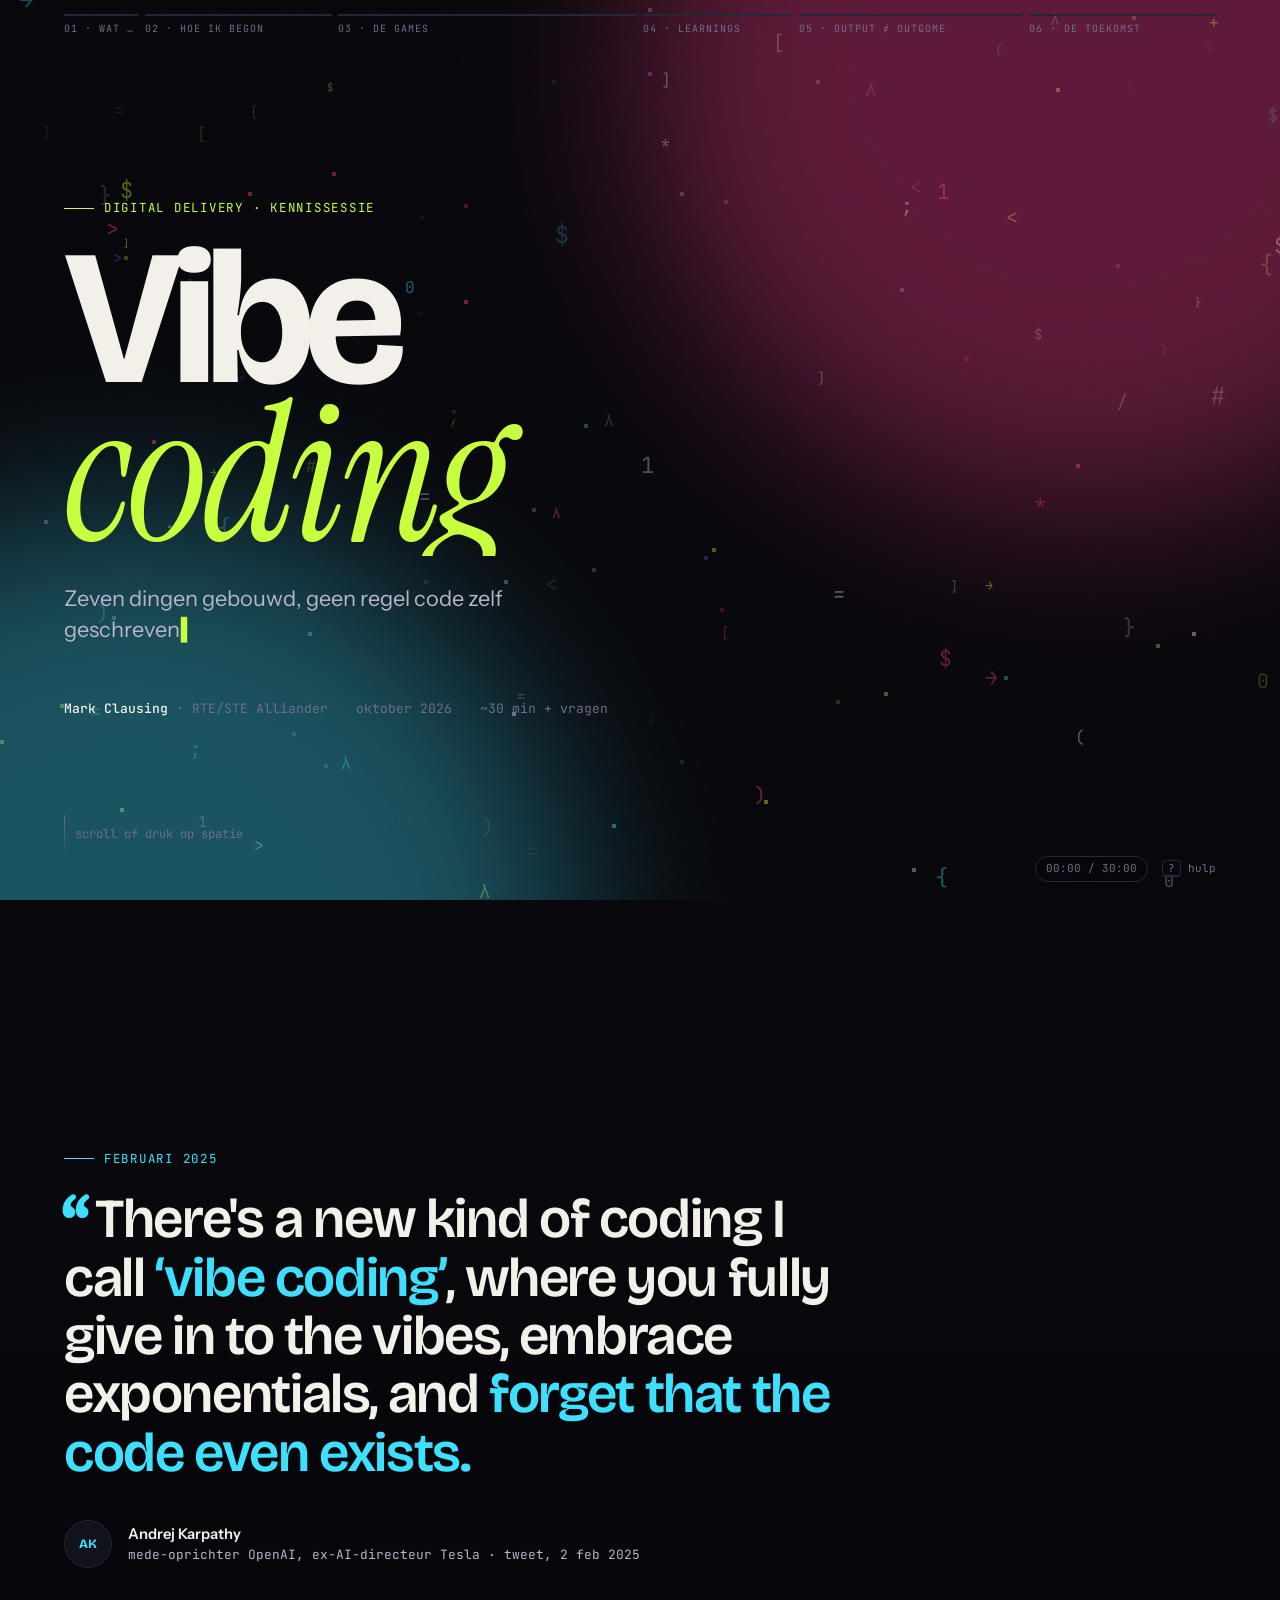
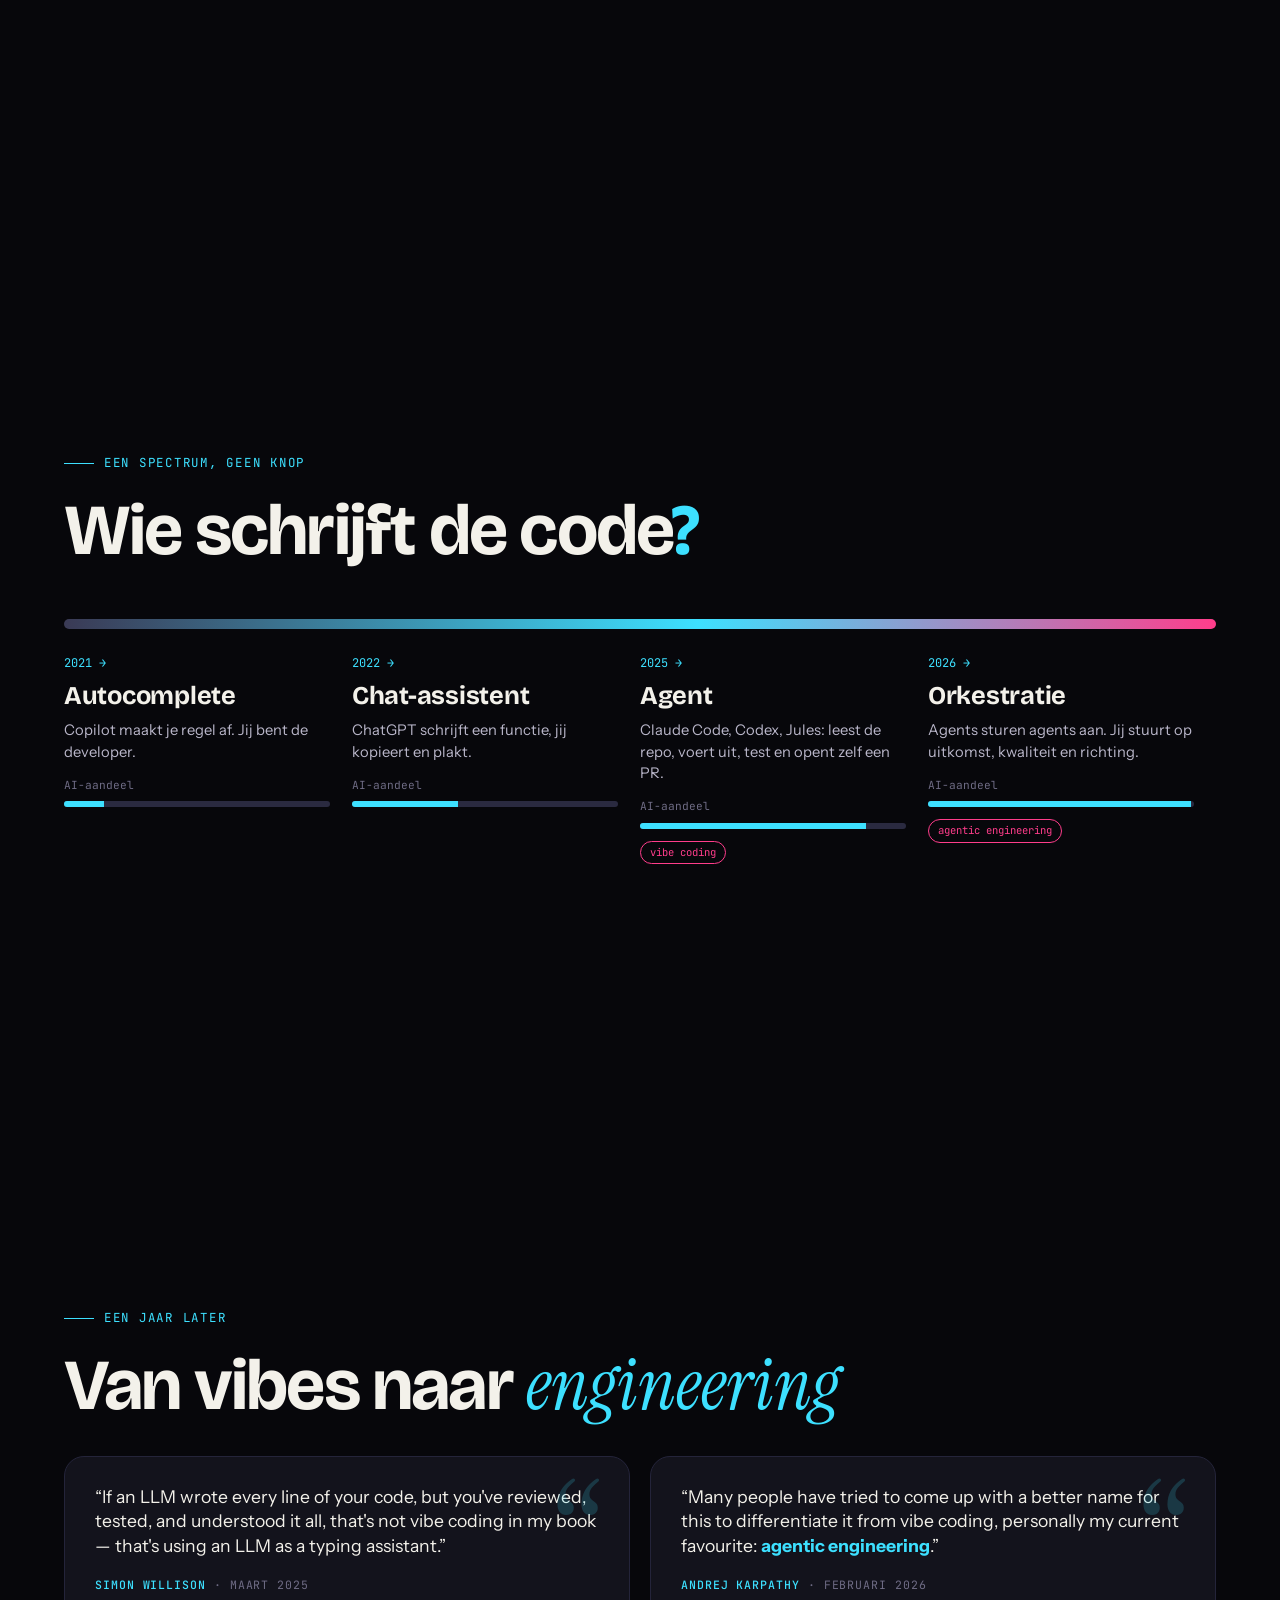
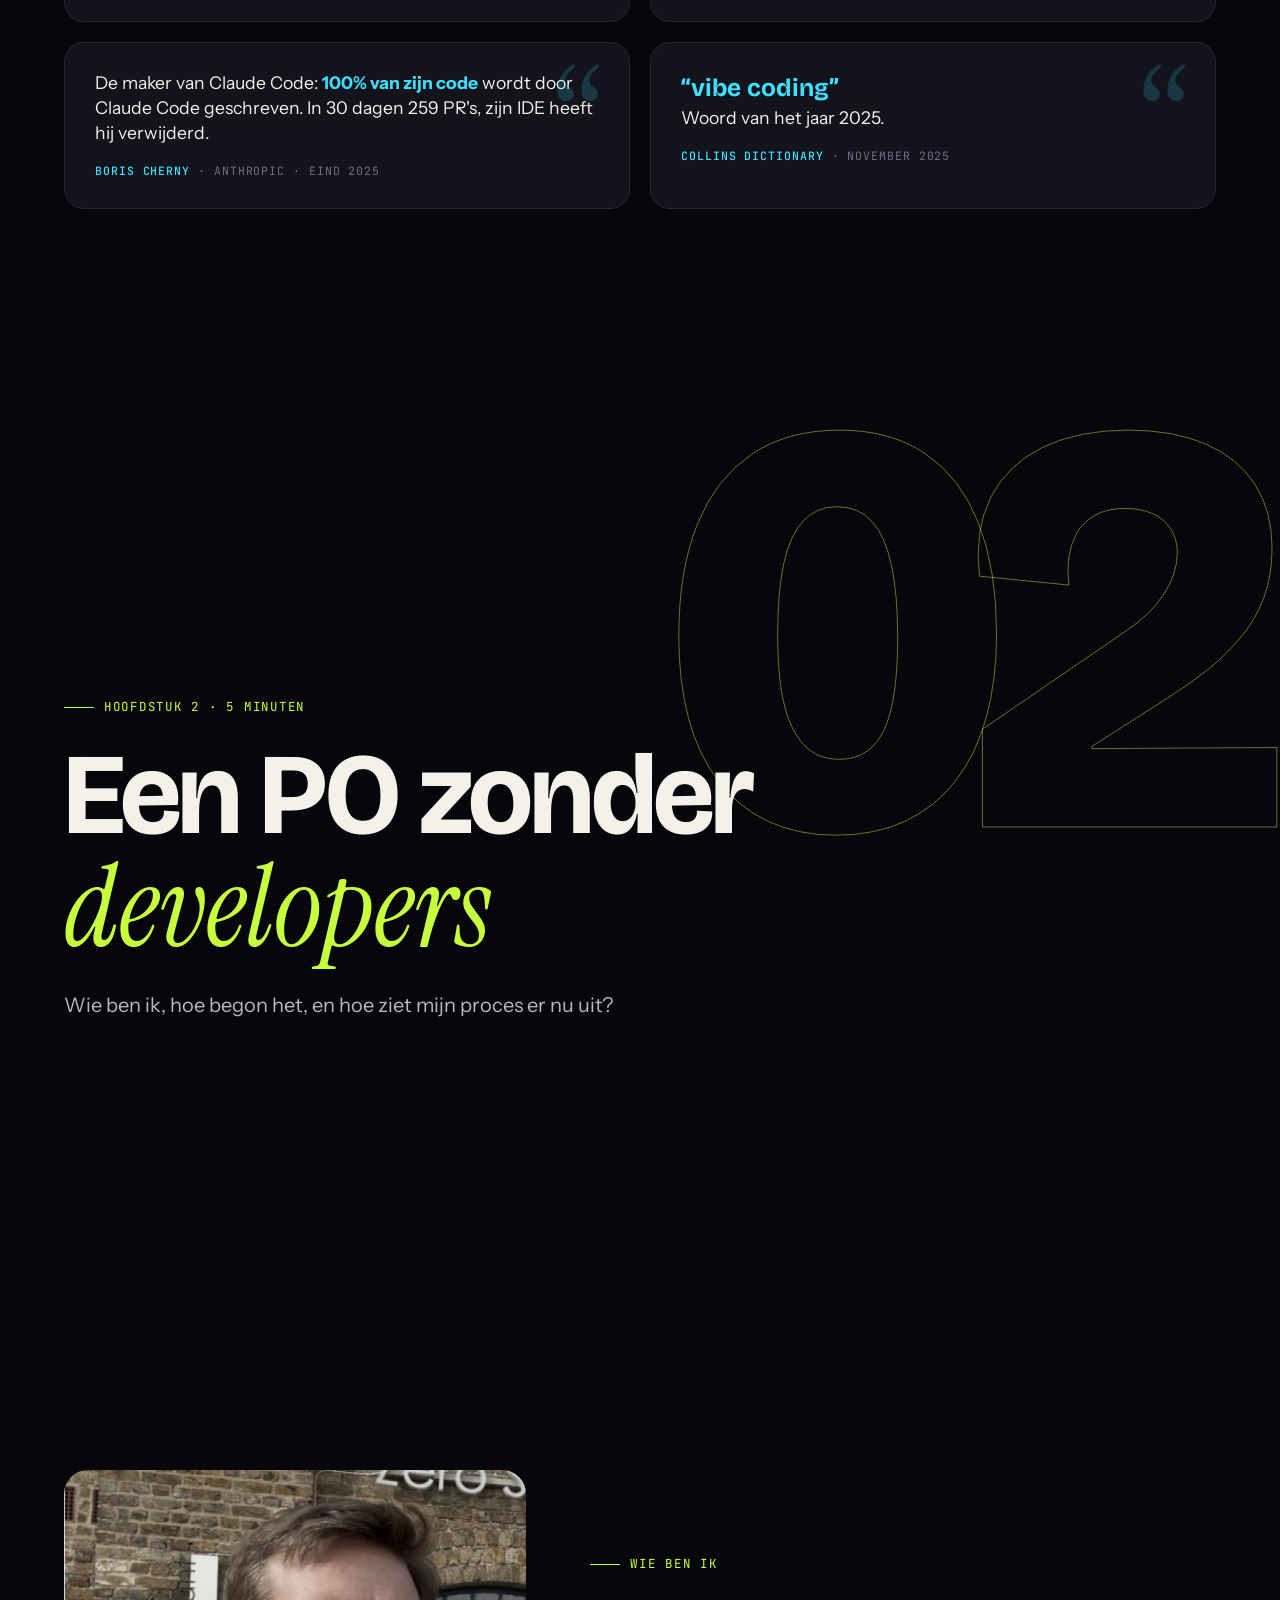
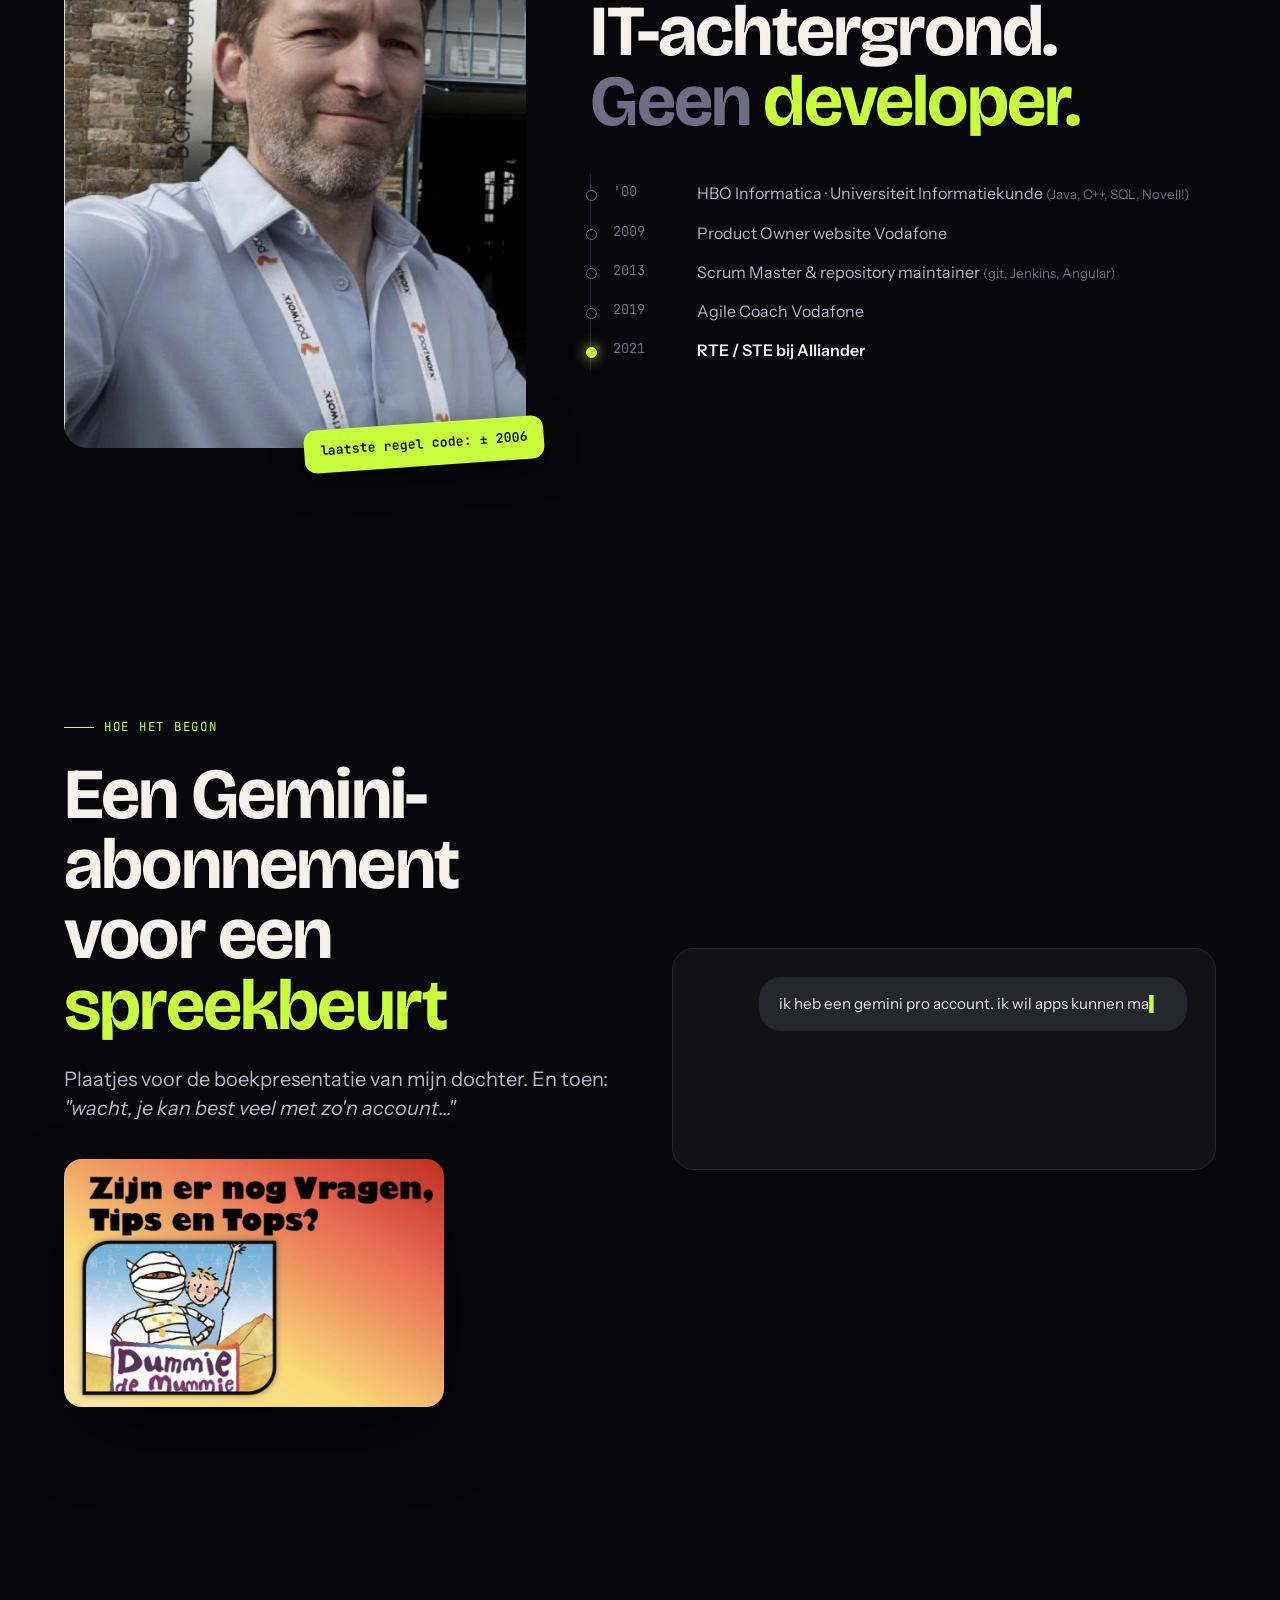
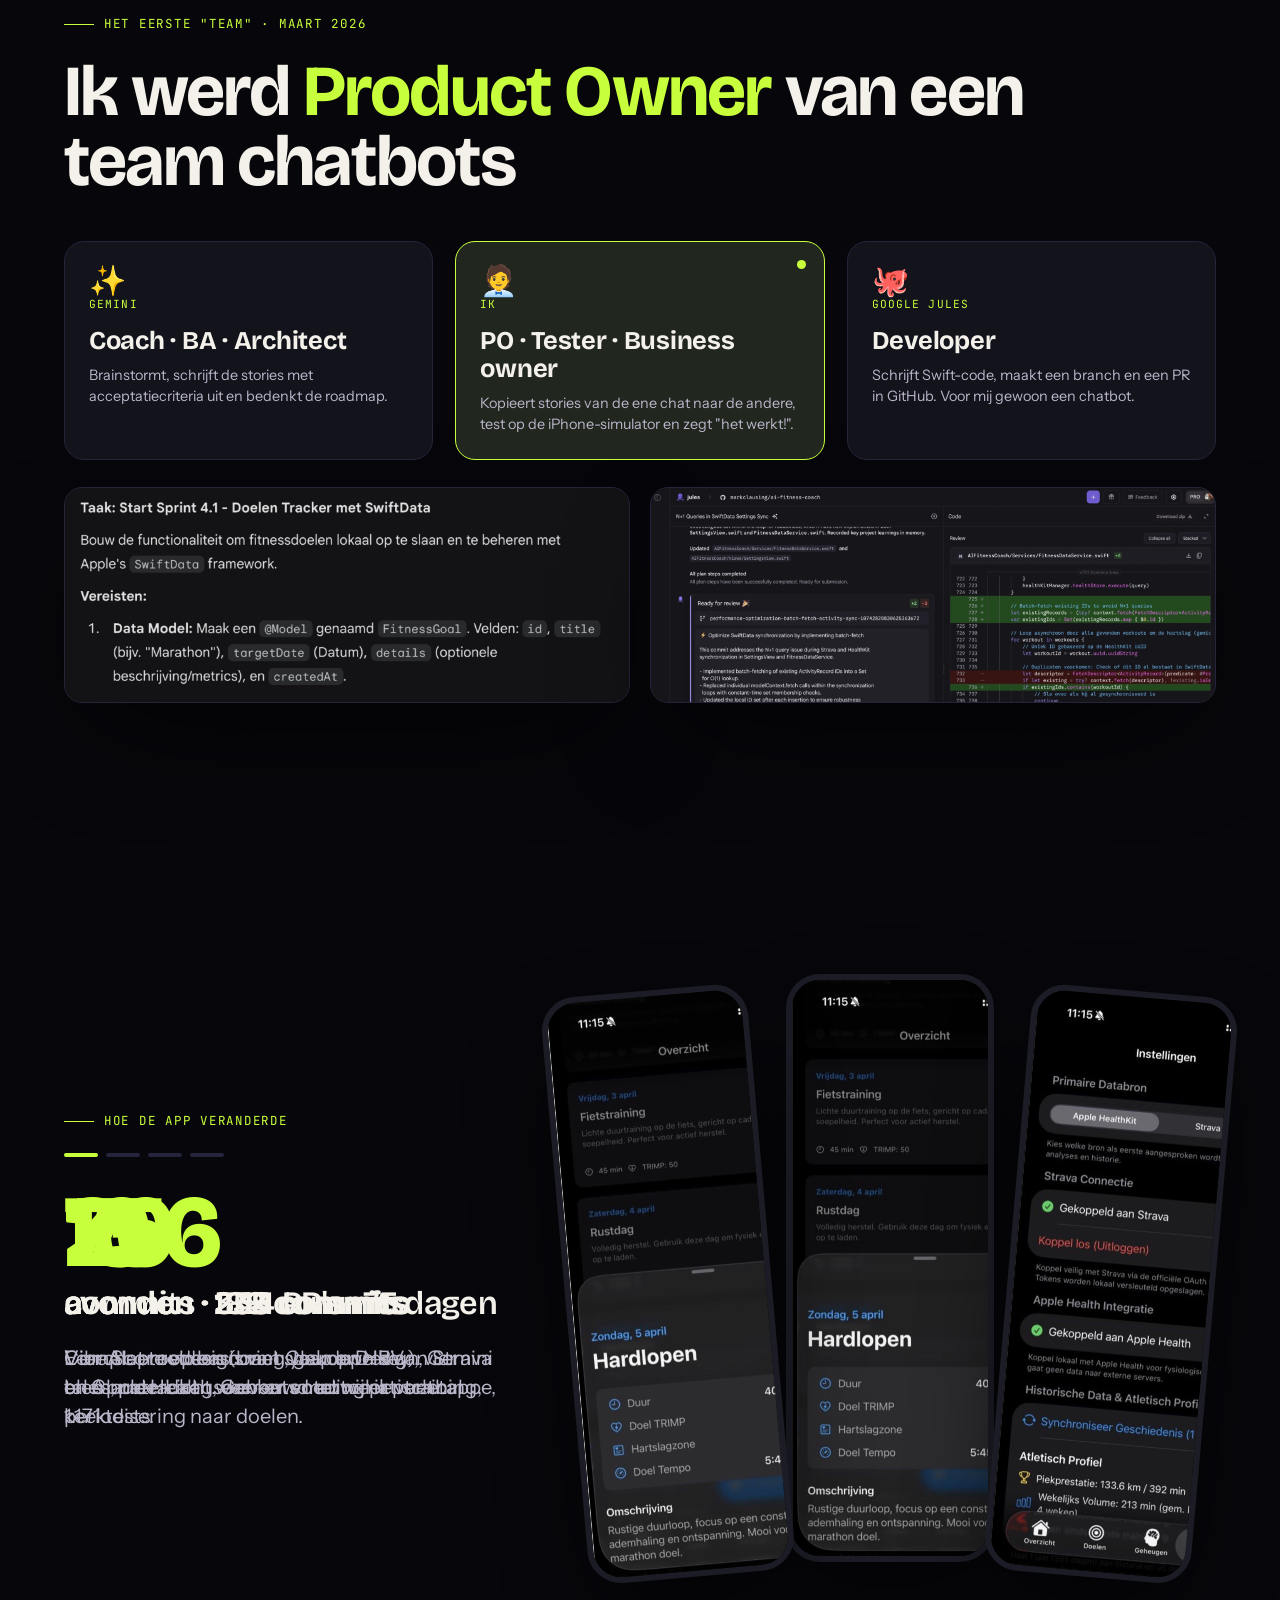
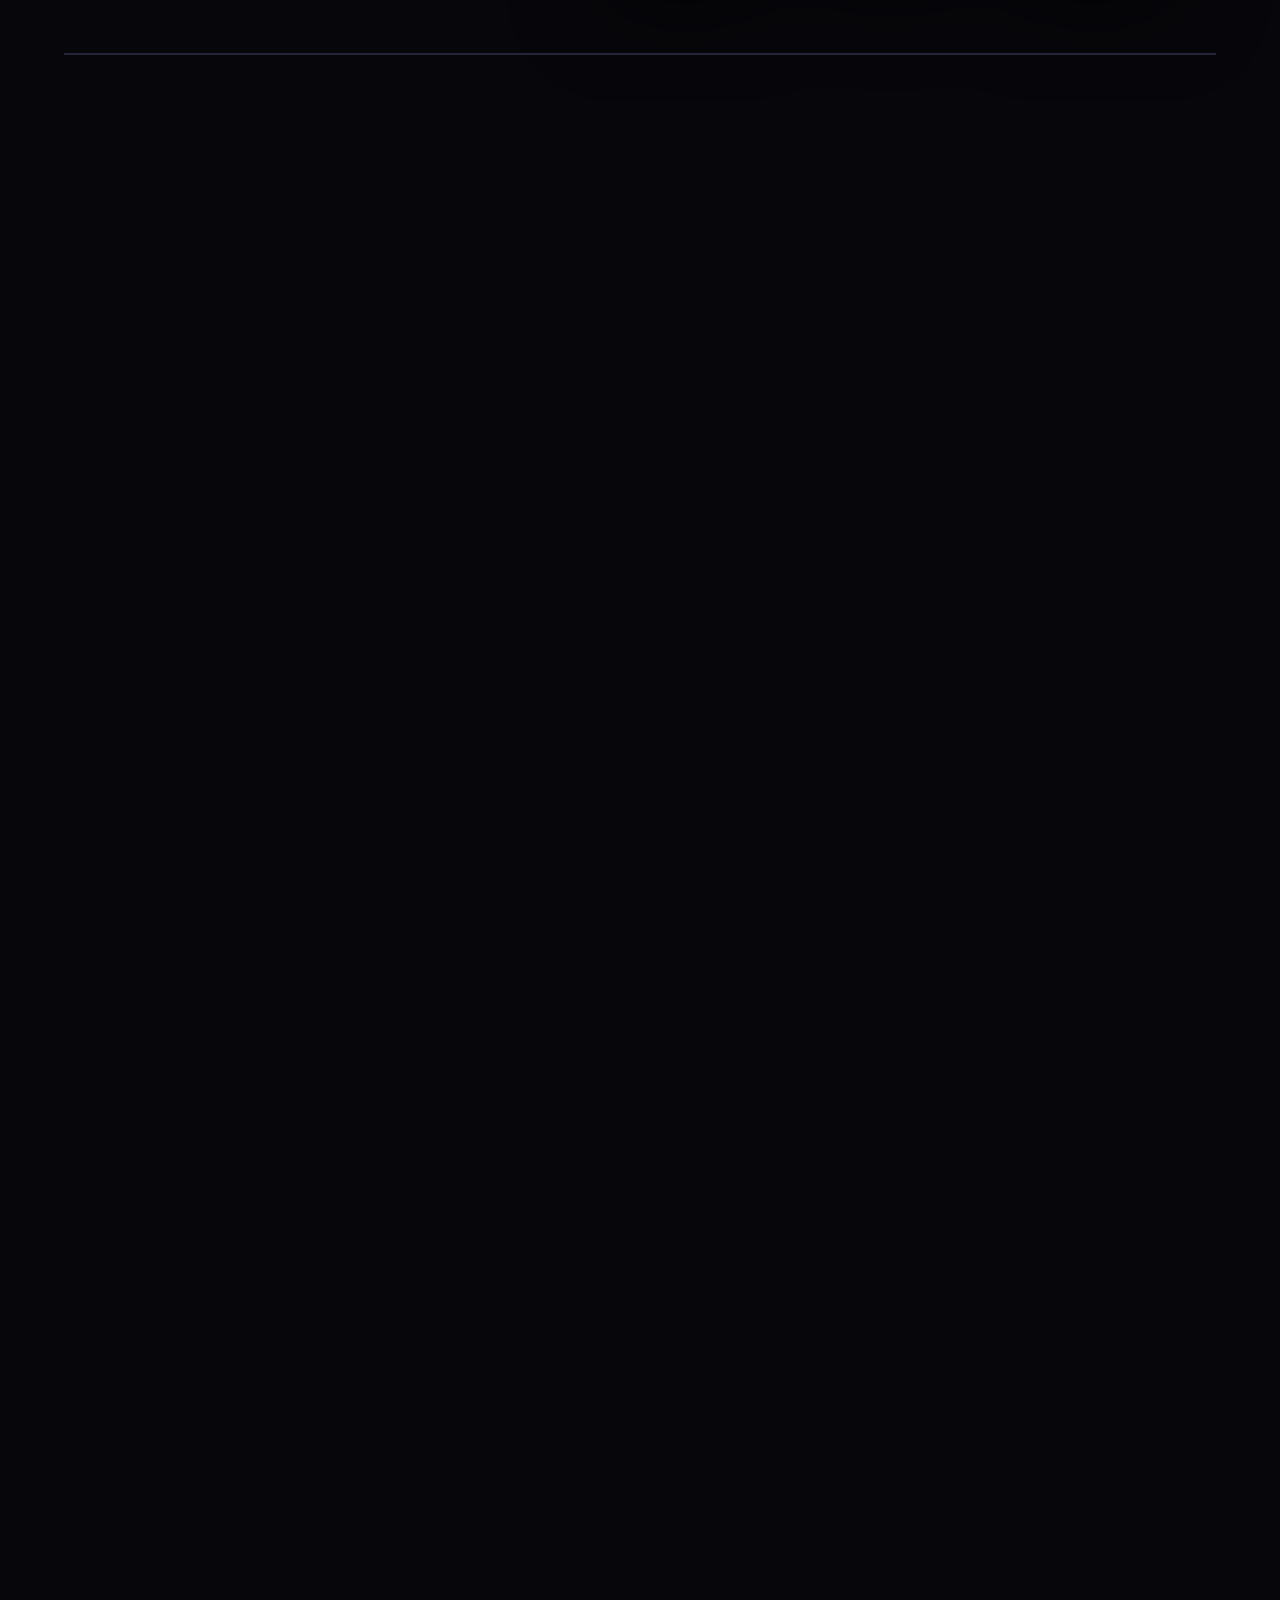
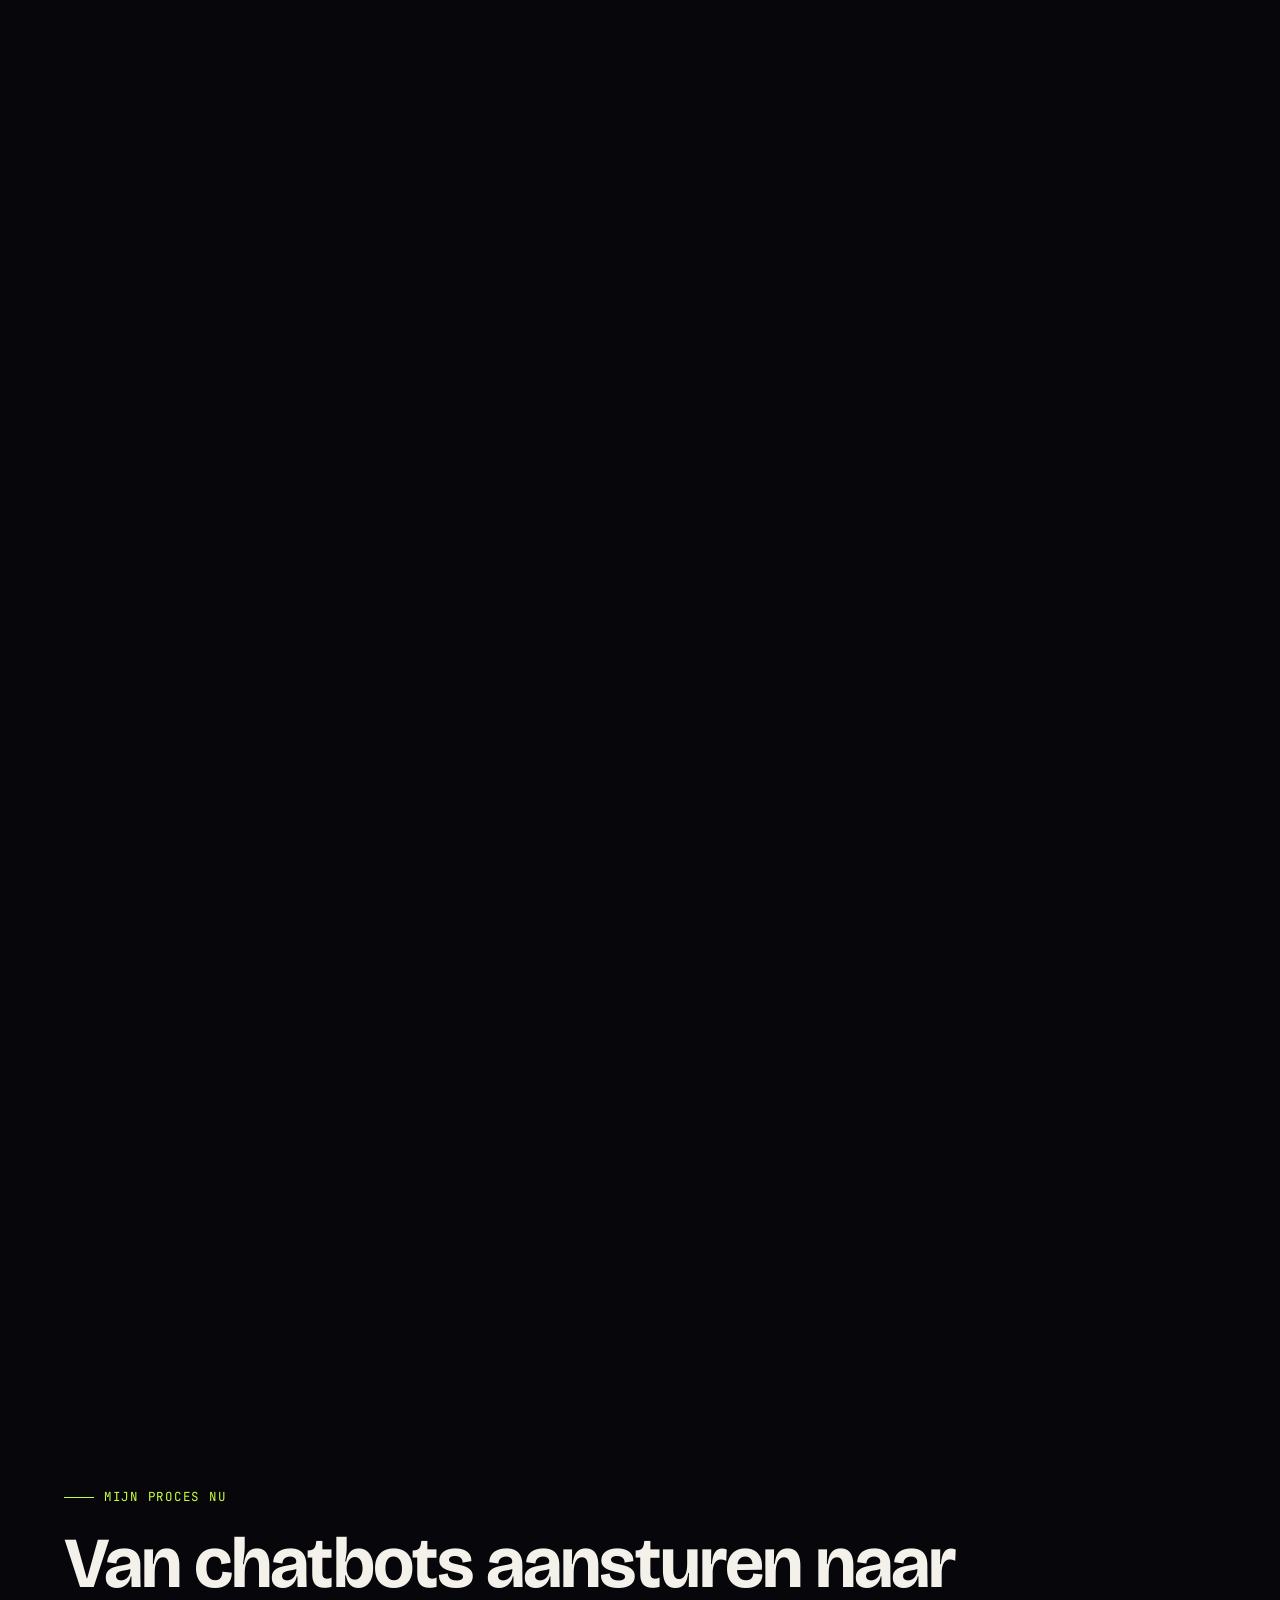
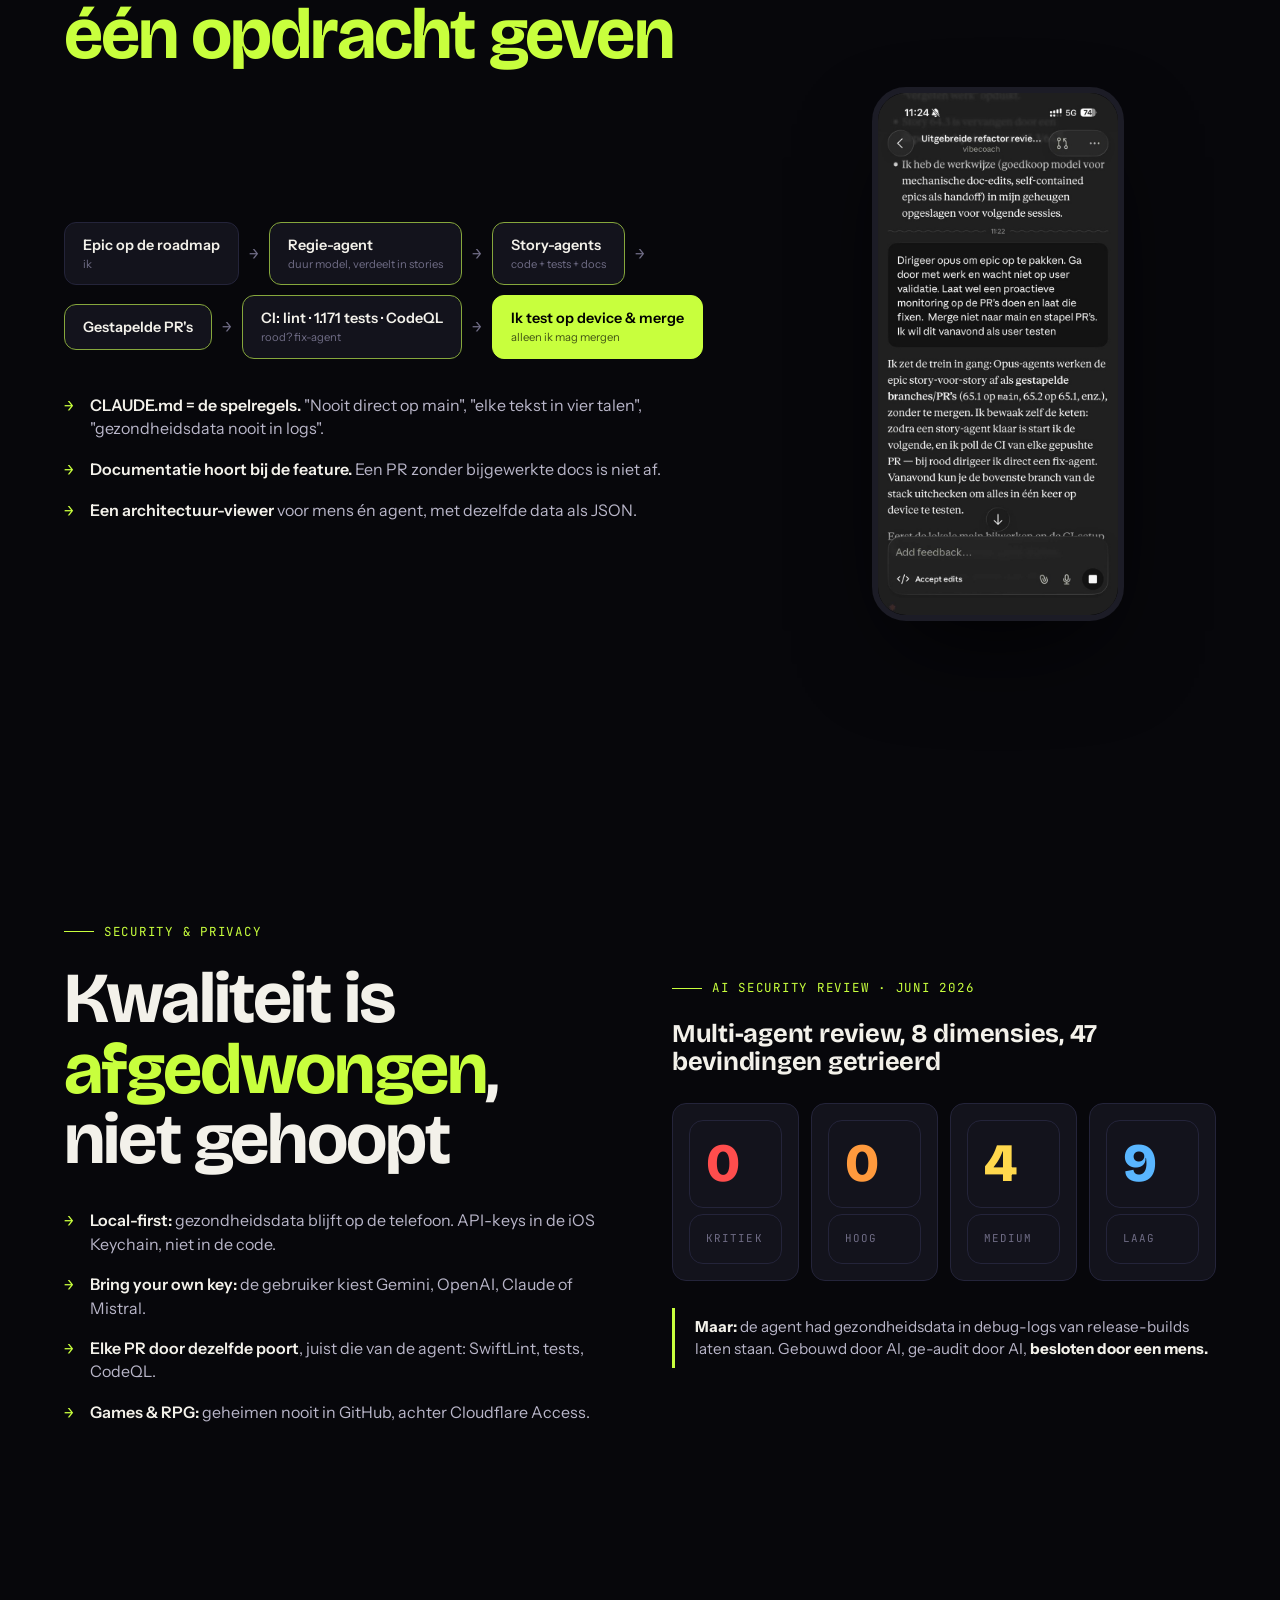
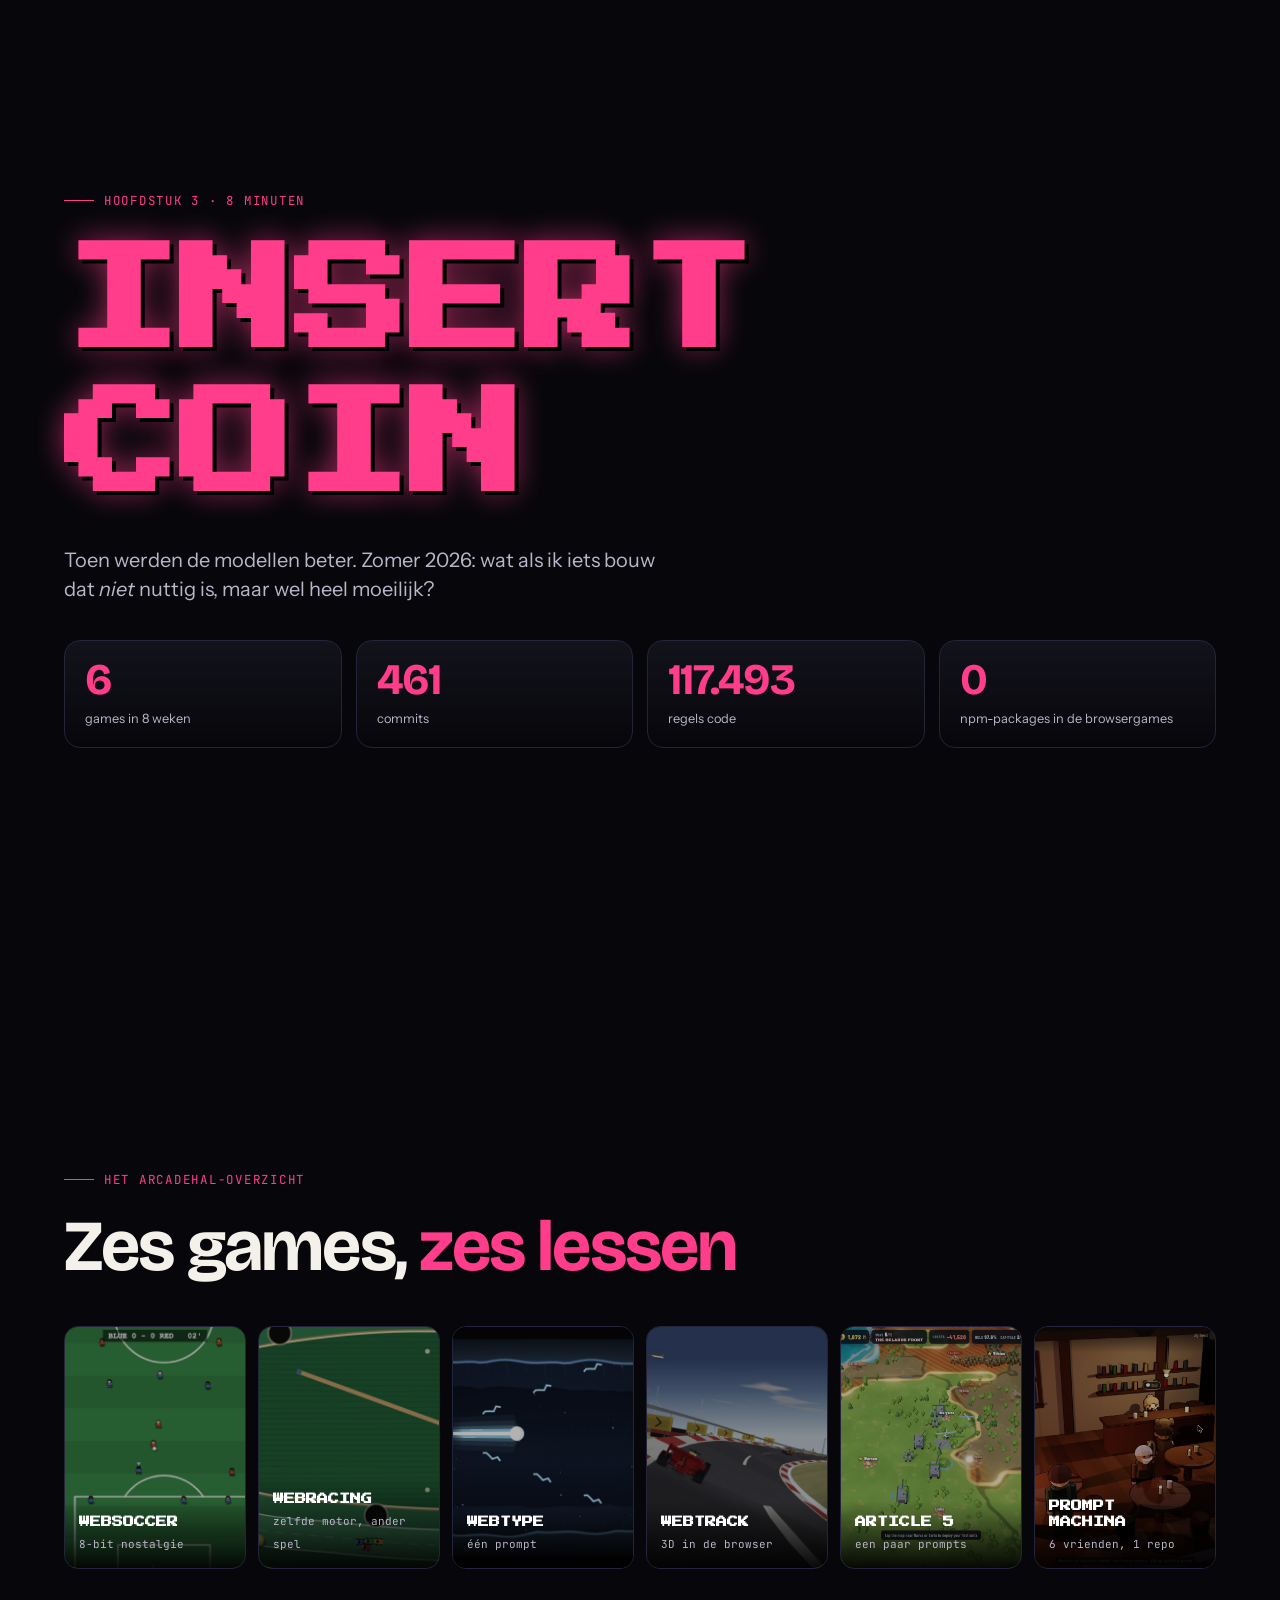
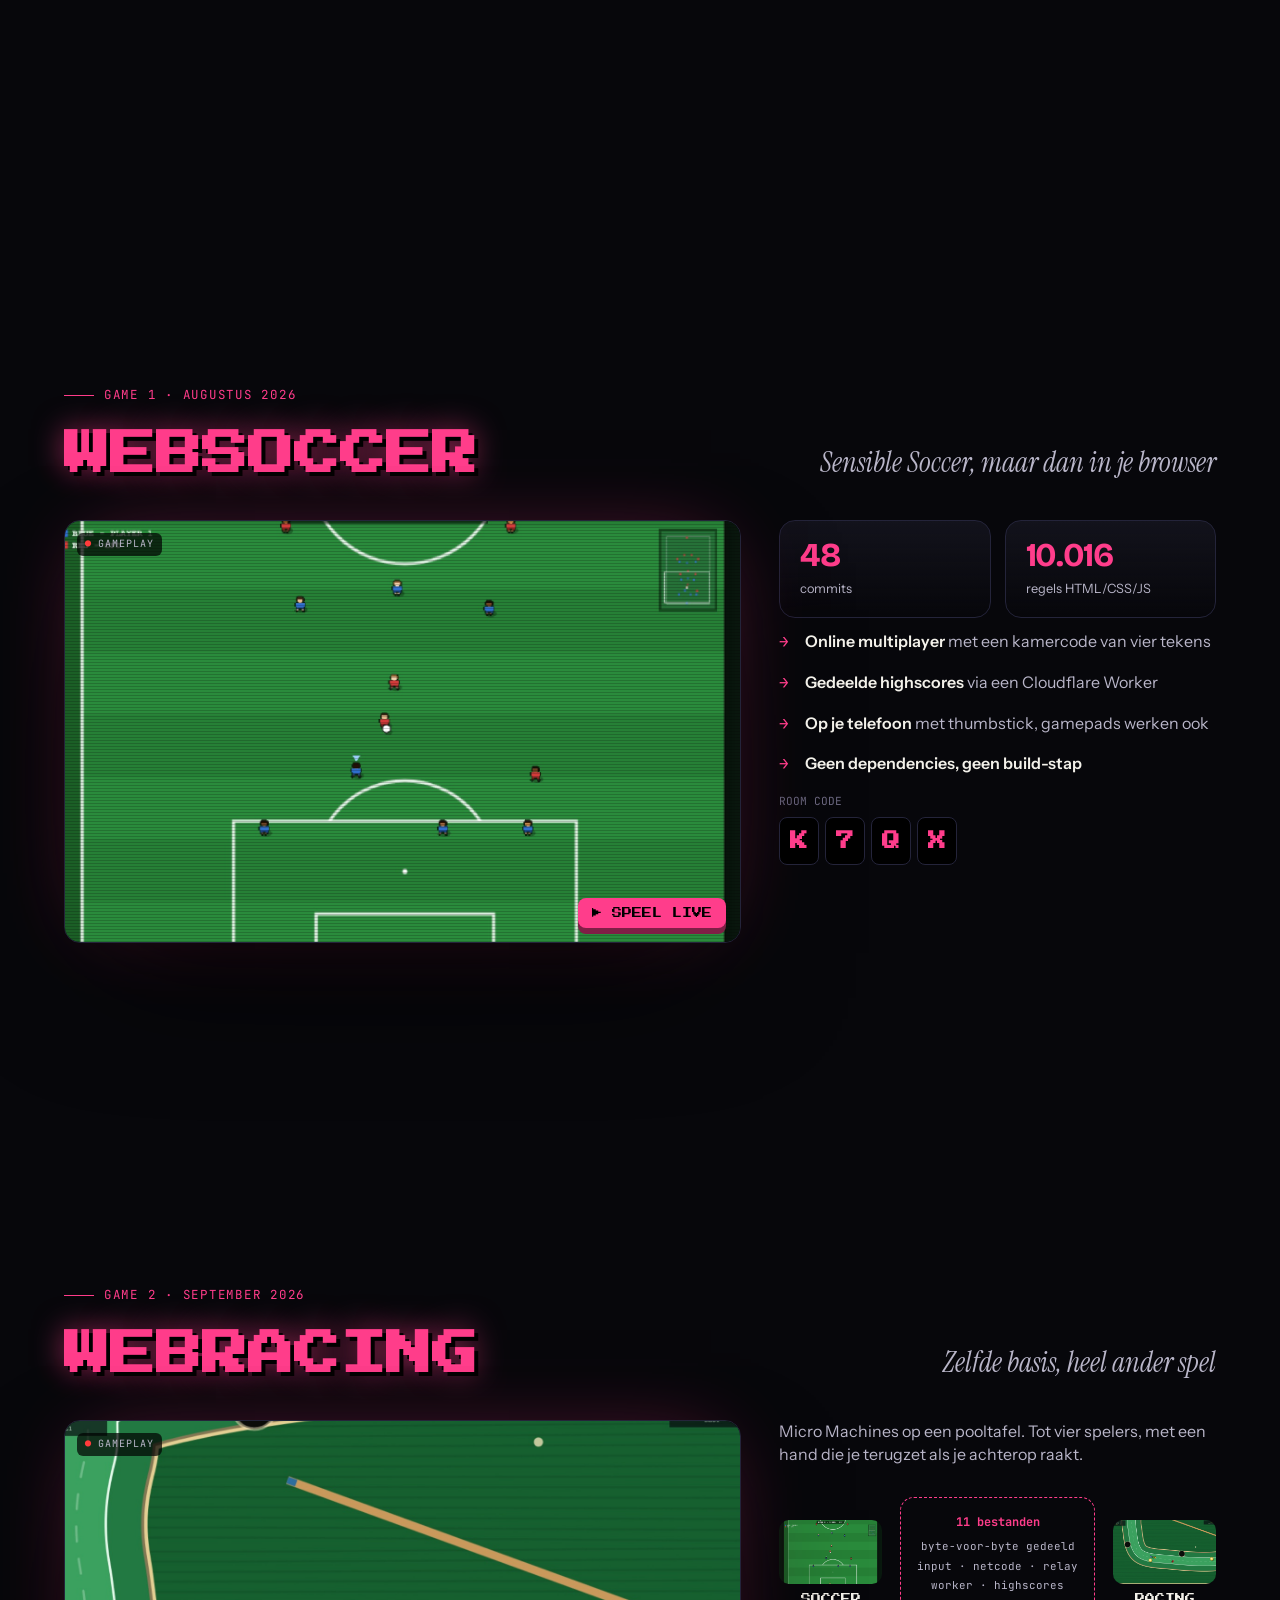
==== commit 7d25e305: "Definitieve versie, met output versus outcome en een nieuwe Prompt Machina-video Het concept is nu d" ====
--- a/vibe-coding/index.html
+++ b/vibe-coding/index.html
@@ -9,16 +9,18 @@
 <link rel="preconnect" href="https://fonts.gstatic.com" crossorigin>
 <link href="https://fonts.googleapis.com/css2?family=Bricolage+Grotesque:opsz,wght@12..96,500;12..96,600;12..96,700;12..96,800&family=Instrument+Sans:wght@400;500;600&family=Instrument+Serif:ital@0;1&family=JetBrains+Mono:wght@400;500;600&family=Press+Start+2P&family=Cinzel:wght@700&display=swap" rel="stylesheet">
 <link rel="stylesheet" href="styles.css">
+<link rel="stylesheet" href="outcome.css">
 </head>
 <body>
 
 <!-- ======================= HUD ======================= -->
 <nav class="hud-top" id="chapters" aria-label="Hoofdstukken">
-  <div class="chap" data-ch="1" data-min="2"  style="--c:var(--cyan);--min:2"><span class="fill"></span>01 · Wat is vibe coding</div>
-  <div class="chap" data-ch="2" data-min="5"  style="--c:var(--lime);--min:5"><span class="fill"></span>02 · Hoe ik begon</div>
-  <div class="chap" data-ch="3" data-min="10" style="--c:var(--pink);--min:10"><span class="fill"></span>03 · De games</div>
-  <div class="chap" data-ch="4" data-min="5"  style="--c:var(--amber);--min:5"><span class="fill"></span>04 · Learnings</div>
-  <div class="chap" data-ch="5" data-min="5"  style="--c:var(--violet);--min:5"><span class="fill"></span>05 · De toekomst</div>
+  <div class="chap" data-ch="1" data-min="2" style="--c:var(--cyan);--min:2"><span class="fill"></span>01 · Wat is vibe coding</div>
+  <div class="chap" data-ch="2" data-min="5" style="--c:var(--lime);--min:5"><span class="fill"></span>02 · Hoe ik begon</div>
+  <div class="chap" data-ch="3" data-min="8" style="--c:var(--pink);--min:8"><span class="fill"></span>03 · De games</div>
+  <div class="chap" data-ch="4" data-min="4" style="--c:var(--amber);--min:4"><span class="fill"></span>04 · Learnings</div>
+  <div class="chap" data-ch="5" data-min="6" style="--c:#ff7a45;--min:6"><span class="fill"></span>05 · Output ≠ outcome</div>
+  <div class="chap" data-ch="6" data-min="5" style="--c:var(--violet);--min:5"><span class="fill"></span>06 · De toekomst</div>
 </nav>
 <div class="hud-bottom">
   <span class="timer" id="timer" title="T = start/pauze, R = reset">00:00 / 30:00</span>
@@ -31,7 +33,7 @@
     <h4>Bediening</h4>
     <div><kbd>→</kbd> <kbd>↓</kbd> <kbd>spatie</kbd> <kbd>PgDn</kbd> volgende</div>
     <div><kbd>←</kbd> <kbd>↑</kbd> <kbd>PgUp</kbd> vorige</div>
-    <div><kbd>1</kbd>–<kbd>5</kbd> spring naar hoofdstuk · <kbd>0</kbd> begin</div>
+    <div><kbd>1</kbd>–<kbd>6</kbd> spring naar hoofdstuk · <kbd>0</kbd> begin</div>
     <div><kbd>N</kbd> sprekersnotities · <kbd>T</kbd> timer start/pauze · <kbd>R</kbd> timer reset</div>
     <div><kbd>F</kbd> volledig scherm · <kbd>L</kbd> live game spelen (op game-slide)</div>
     <div><kbd>Esc</kbd> sluiten</div>
@@ -264,13 +266,13 @@
 <!-- ======================= 03 GAMES ======================= -->
 <section class="slide opener ch-3" data-ch="3" id="ch3">
   <div class="num" data-parallax>03</div>
-  <div class="kicker r">Hoofdstuk 3 · 10 minuten</div>
+  <div class="kicker r">Hoofdstuk 3 · 8 minuten</div>
   <h2 class="r arcade-title" style="--d:1;max-width:none">INSERT COIN</h2>
   <p class="lede r" style="--d:2">Toen werden de modellen beter. Zomer 2026: wat als ik iets bouw dat <i>niet</i> nuttig is, maar wel heel moeilijk?</p>
   <div class="stats r" style="--d:3;--cols:4">
     <div class="stat"><div class="n" data-count="6">6</div><div class="l">games in 8 weken</div></div>
-    <div class="stat"><div class="n" data-count="398">398</div><div class="l">commits</div></div>
-    <div class="stat"><div class="n" data-count="107795" data-fmt>107.795</div><div class="l">regels code</div></div>
+    <div class="stat"><div class="n" data-count="461">461</div><div class="l">commits</div></div>
+    <div class="stat"><div class="n" data-count="117493" data-fmt>117.493</div><div class="l">regels code</div></div>
     <div class="stat"><div class="n" data-count="0">0</div><div class="l">npm-packages in de browsergames</div></div>
   </div>
 </section>
@@ -466,9 +468,9 @@
       <p class="lede r" style="--d:2">Een rollenspel in de geest van <i>Baldur's Gate 3</i>, waarin de personages <b style="color:var(--ink)">écht met je praten</b>. Een AI speelt ze, zoals een goede spelleider aan tafel.</p>
       <div class="stats r" style="--d:3;--cols:2;max-width:560px">
         <div class="stat"><div class="n" data-count="6">6</div><div class="l">vrienden op GitHub</div></div>
-        <div class="stat"><div class="n" data-count="125">125</div><div class="l">issues: ideeën, bugs, vragen</div></div>
-        <div class="stat"><div class="n" data-count="115">115</div><div class="l">pull requests</div></div>
-        <div class="stat"><div class="n" data-count="9">9</div><div class="l">dagen oud</div></div>
+        <div class="stat"><div class="n" data-count="206">206</div><div class="l">issues: ideeën, bugs, vragen</div></div>
+        <div class="stat"><div class="n" data-count="181">181</div><div class="l">pull requests</div></div>
+        <div class="stat"><div class="n" data-count="12">12</div><div class="l">dagen oud</div></div>
       </div>
       <div class="avatars r" style="--d:4">
         <div class="a" data-gh="markclausing">M</div><div class="a">R</div><div class="a">W</div><div class="a">P</div><div class="a">J</div><div class="a">T</div>
@@ -476,7 +478,7 @@
     </div>
     <div class="r zoom" style="--d:3">
       <div class="screen" data-video="assets/video/prompt-machina.mp4" data-title="Prompt Machina">
-        <span class="badge rec">stad · lopen · gevecht · gesprek</span>
+        <span class="badge rec">stad · winkelstraat · gevecht · gesprek</span>
         <div class="slides">
           <img src="assets/img/rpg-whitestone-plein.jpg" alt=""><img src="assets/img/rpg-gevecht-in-beeld.jpg" alt=""><img src="assets/img/rpg-herberg-del-thoren.jpg" alt="">
         </div>
@@ -484,7 +486,7 @@
       <div class="chips"><span class="chip on">three.js WebGPU</span><span class="chip">Gemini speelt de NPC's</span><span class="chip">Cloudflare Workers</span><span class="chip">D&amp;D 5e-regels</span></div>
     </div>
   </div>
-  <aside class="notes"><span class="t">Prompt Machina · ~3 min (2 slides)</span>De hoogste ambitie: een 3D-RPG met AI-gestuurde personages, alleen of samen te spelen. In de video: de stad Whitestone uit het bronboek, een stukje lopen, een gevecht volgens de D&amp;D-regels, en een gesprek met herbergier Del dat <b>live door Gemini</b> wordt geschreven. Het bijzondere: het is een <b>samenwerking van zes vrienden</b>, de meesten geen programmeur. Robert verzon de naam. Iedereen draagt bij via GitHub-issues.</aside>
+  <aside class="notes"><span class="t">Prompt Machina · ~3 min (2 slides)</span>De hoogste ambitie: een 3D-RPG met AI-gestuurde personages, alleen of samen te spelen. In de video: de stad Whitestone uit het bronboek, de helden door de winkelstraat naar de Sun Tree, een gevecht volgens de D&amp;D-regels, en een gesprek met herbergier Del dat <b>live door Gemini</b> wordt geschreven. Het bijzondere: het is een <b>samenwerking van zes vrienden</b>, de meesten geen programmeur. Robert verzon de naam. Iedereen draagt bij via GitHub-issues.</aside>
 </section>
 
 <section class="slide ch-3" data-ch="3" style="--accent:var(--amber)">
@@ -503,13 +505,13 @@
     <figure class="s2 r" style="--d:6"><img data-zoom src="assets/img/rpg-thoren-ai-ingame.jpg" alt=""><figcaption>AI-gegenereerd 3D-model</figcaption></figure>
     <figure class="s2 r" style="--d:7"><img data-zoom src="assets/img/rpg-groep-in-de-stad.jpg" alt=""><figcaption>samen spelen</figcaption></figure>
   </div>
-  <aside class="notes"><span class="t">Werkwijze RPG · rond 17:00 ben je hier klaar</span>Dit is de echte les voor ons: <b>de bottleneck verschuift van bouwen naar beslissen</b>. Claude bouwt sneller dan zes mensen kunnen reviewen en testen. We moesten afspraken maken: wie keurt goed, hoeveel approvers per grootte, je eigen idee goedkeuren telt niet. Dat is gewoon… governance. Herkenbaar?</aside>
+  <aside class="notes"><span class="t">Werkwijze RPG · rond 15:00 ben je hier klaar</span>Dit is de echte les voor ons: <b>de bottleneck verschuift van bouwen naar beslissen</b>. Claude bouwt sneller dan zes mensen kunnen reviewen en testen. We moesten afspraken maken: wie keurt goed, hoeveel approvers per grootte, je eigen idee goedkeuren telt niet. Dat is gewoon… governance. Herkenbaar?</aside>
 </section>
 
 <!-- ======================= 04 LEARNINGS ======================= -->
 <section class="slide opener ch-4" data-ch="4" id="ch4">
   <div class="num" data-parallax>04</div>
-  <div class="kicker r">Hoofdstuk 4 · 5 minuten</div>
+  <div class="kicker r">Hoofdstuk 4 · 4 minuten</div>
   <h2 class="r" style="--d:1">Wat ik <span class="serif hl">geleerd</span> heb</h2>
 </section>
 
@@ -542,17 +544,163 @@
       <div class="r" style="--d:5"><span class="i">💸</span><div><b>Kosten &amp; limieten in beeld</b><small>Duur model voor regie, goedkoop model voor uitvoering. Tokens zijn het nieuwe budget.</small></div></div>
     </div>
   </div>
-  <aside class="notes"><span class="t">Bottlenecks &amp; tooling · ~2 min · rond 22:00 ben je hier klaar</span>Hoe hou je overzicht als je de code niet leest? Door het project een geheugen te geven, en door kwaliteit af te dwingen in de pijplijn in plaats van te hopen. En: ik betaal nu voor tokens zoals een team voor uren. Wat dat voor begrotingen betekent, is een interessante vraag.</aside>
-</section>
-
-<!-- ======================= 05 TOEKOMST ======================= -->
+  <aside class="notes"><span class="t">Bottlenecks &amp; tooling · ~1,5 min · rond 19:00 ben je hier klaar</span>Hoe hou je overzicht als je de code niet leest? Door het project een geheugen te geven, en door kwaliteit af te dwingen in de pijplijn in plaats van te hopen. En: ik betaal nu voor tokens zoals een team voor uren. Wat dat voor begrotingen betekent, is een interessante vraag.</aside>
+</section>
+
+<!-- ======================= 05 OUTPUT ≠ OUTCOME ======================= -->
 <section class="slide opener ch-5" data-ch="5" id="ch5">
   <div class="num" data-parallax>05</div>
-  <div class="kicker r">Hoofdstuk 5 · 5 minuten</div>
+  <div class="kicker r">Hoofdstuk 5 · 6 minuten</div>
+  <h2 class="r" style="--d:1">Output is gratis geworden. <span class="serif hl">Outcome</span> niet.</h2>
+  <p class="lede r" style="--d:2">Wat gebeurt er met een organisatie als bouwen geen bottleneck meer is?</p>
+  <aside class="notes"><span class="t">05 · Output ≠ outcome · 6 min</span>Tot nu toe ging het over wat ik kon <b>maken</b>. Dit hoofdstuk gaat over de vraag die daarna komt: heeft het ook iets <b>opgeleverd</b>? Mijn stelling: vibe coding lost een probleem op dat we al niet hadden, en maakt een probleem dat we wél hadden groter.</aside>
+</section>
+
+<section class="slide ch-5" data-ch="5">
+  <div class="kicker r">Drie woorden die we door elkaar gebruiken</div>
+  <h2 class="r wide">Opleveren is niet hetzelfde als <span class="hl">bereiken</span></h2>
+  <div class="chain">
+    <div class="link out r" style="--d:1"><div class="t">Output</div><h3>Wat we maken</h3><p>Features, pull requests, story points, releases.</p><div class="ex">→ hier maakt AI ons tien keer sneller</div></div>
+    <div class="arr r" style="--d:2">→</div>
+    <div class="link oc r" style="--d:3"><div class="t">Outcome</div><h3>Wat er verandert</h3><p>Het gedrag van mensen: de planner die sneller een monteur inzet, de klant die eerder aangesloten is.</p><div class="ex">→ hier wordt het niet sneller van</div></div>
+    <div class="arr r" style="--d:4">→</div>
+    <div class="link im r" style="--d:5"><div class="t">Impact</div><h3>Waarom we het doen</h3><p>Meer ruimte op het net, lagere kosten, een veiliger net.</p><div class="ex">→ daar worden we op afgerekend</div></div>
+  </div>
+  <div class="cite r" style="--d:6"><div class="av">JP</div><div><b>“Your job is to minimize output, and maximize outcome and impact.”</b>Jeff Patton, <i>User Story Mapping</i></div></div>
+  <aside class="notes"><span class="t">Definities · ~45 sec</span>Joshua Seiden definieert een outcome als <b>een verandering in gedrag die tot resultaat leidt</b>. Output is wat wij maken; outcome is wat er bij een ander verandert. AI maakt de linkerkolom bijna gratis. De middelste en rechterkolom gaan geen dag sneller: mensen veranderen niet in het tempo van een agent.</aside>
+</section>
+
+<section class="slide ch-5" data-ch="5">
+  <div class="split wide-r">
+    <div>
+      <div class="kicker r">De schaar</div>
+      <h2 class="r">Bouwen versnelt. <span class="hl">Valideren</span> niet.</h2>
+      <ul class="list">
+        <li class="r" style="--d:2"><b>Elke feature is een hypothese</b> tot je hebt gemeten dat hij werkt. Tot die tijd is het voorraad, en in Lean is voorraad verspilling.</li>
+        <li class="r" style="--d:3"><b>Mijn eigen app:</b> 344 PR's in 75 dagen, en precies één gebruiker die valideert: ik. Of ik fitter word van de coach, weet ik pas na de marathon.</li>
+        <li class="r" style="--d:4"><b>De bottleneck verschuift</b> naar meten, leren en beslissen. Wie de bouw blijft optimaliseren, optimaliseert de verkeerde stap.</li>
+      </ul>
+    </div>
+    <div class="r" style="--d:2">
+      <svg class="scissors" viewBox="0 0 600 380" role="img" aria-label="Grafiek: wat we kunnen bouwen stijgt steil, wat we kunnen valideren nauwelijks; het verschil is onbewezen voorraad">
+        <defs><pattern id="hatch" width="10" height="10" patternUnits="userSpaceOnUse" patternTransform="rotate(45)"><rect width="10" height="10" fill="rgba(255,122,69,.08)"/><line x1="0" y1="0" x2="0" y2="10" stroke="rgba(255,122,69,.45)" stroke-width="3"/></pattern></defs>
+        <g class="grid"><line x1="40" y1="340" x2="580" y2="340"/><line x1="40" y1="20" x2="40" y2="340"/></g>
+        <path class="gap" d="M40,330 C220,320 360,250 570,40 L570,262 C420,282 240,306 40,330 Z"/>
+        <path class="build" d="M40,330 C220,320 360,250 570,40"/>
+        <path class="valid" d="M40,330 C240,306 420,282 570,262"/>
+        <text class="lbl b" x="455" y="120" text-anchor="end">wat we kunnen bouwen</text>
+        <text class="lbl v" x="400" y="300">wat we kunnen valideren</text>
+        <text class="lbl g" x="420" y="200">onbewezen voorraad</text>
+        <text class="axis" x="40" y="362">2021</text><text class="axis" x="290" y="362">2025</text><text class="axis" x="540" y="362">2027</text>
+      </svg>
+      <p class="muted mono" style="font-size:.66em;margin-top:6px">Illustratie, geen meting</p>
+    </div>
+  </div>
+  <aside class="notes"><span class="t">De schaar · ~1 min</span>Dit is de kern. De bovenste lijn is wat we kunnen bouwen: die is in twee jaar door het dak gegaan. De onderste is wat we kunnen valideren: gebruikers spreken, data verzamelen, het effect op de business zien. Die lijn stijgt nauwelijks. Alles daartussen is <b>onbewezen voorraad</b>: software die af is, maar waarvan niemand weet of hij iets oplevert. Mijn eigen voorbeeld: 344 PR's, één gebruiker.</aside>
+</section>
+
+<section class="slide ch-5" data-ch="5">
+  <div class="kicker r">Wat het onderzoek zegt</div>
+  <h2 class="r wide">Meer output <span class="hl">voelt</span> als vooruitgang</h2>
+  <div class="evidence">
+    <div class="ev r" style="--d:1">
+      <div class="src">DORA · Accelerate State of DevOps 2024</div>
+      <div class="vs"><div class="big">−7,2%<small> stabiliteit</small></div><div class="big">−1,5%<small> doorvoer</small></div></div>
+      <p>Bij 25% meer AI-gebruik in teams. De verklaring: AI maakt het makkelijk om meer code tegelijk te schrijven, en grotere batches geven meer risico.</p>
+    </div>
+    <div class="ev r" style="--d:2">
+      <div class="src">METR · gerandomiseerde studie, 2025</div>
+      <div class="vs"><div class="big">19%<small> langzamer</small></div><div class="big">20%<small> sneller, dachten ze</small></div></div>
+      <p>Ervaren open-source developers aan hun eigen projecten, met en zonder AI. Ze waren trager, maar voelden zich sneller.</p>
+    </div>
+  </div>
+  <p class="callout r" style="--d:3">De modellen zijn sindsdien veel beter geworden; mijn eigen ervaring is anders. Maar het patroon blijft: <b>we meten wat we voelen en wat we opleveren, niet wat het oplevert.</b></p>
+  <aside class="notes"><span class="t">Onderzoek · ~1 min</span>Twee kanttekeningen die ik eerlijk wil maken: DORA meet teams, geen individuen, en METR is begin 2025 gedaan met de modellen van toen. Wat beide laten zien is niet dat AI slecht is, maar dat <b>gevoel en output slechte meetinstrumenten zijn</b>. Precies die meetinstrumenten gebruiken we in onze planning.</aside>
+</section>
+
+<section class="slide ch-5" data-ch="5">
+  <div class="kicker r">Waar SAFe kwetsbaar wordt</div>
+  <h2 class="r wide">Voorspelbaar leveren wordt <span class="hl">gratis</span>. En daarmee betekenisloos.</h2>
+  <div class="safe">
+    <div class="r" style="--d:1">
+      <div class="formula">
+        <div class="row">ART Predictability Measure =
+          <span class="frac"><span>actual business value</span><span>planned business value</span></span></div>
+        <div class="target">streefwaarde 80–100% · business value is een score van 1 tot 10, ingeschat door business owners bij PI-planning en beoordeeld aan het eind van de PI</div>
+        <div class="meter"><i></i></div>
+        <div class="meter-l"><span>0%</span><span>80%</span><span>100%: elke objective gehaald</span></div>
+      </div>
+      <p class="fair">Eerlijk is eerlijk: SAFe kent epic-hypotheses, leading indicators en OKR's. Maar in de praktijk draait Inspect &amp; Adapt vaak om de vraag of we geleverd hebben wat we beloofden, niet of het werkte.</p>
+    </div>
+    <ul class="list r" style="--d:2;margin-top:0">
+      <li><b>Met agents haal je elke PI-objective.</b> Predictability gaat naar 100%, en zegt dan niets meer over waarde.</li>
+      <li><b>Goodhart:</b> als een maat een doel wordt, is het geen goede maat meer. Delivery is altijd al een maat geweest; nu wordt hij ook nog makkelijk.</li>
+      <li><b>De score is een inschatting</b>, geen gemeten effect. Wie beoordeelt aan het eind van de PI of het in de praktijk iets veranderde?</li>
+      <li><b>Het ritme van de PI</b> (acht tot twaalf weken plannen) past bij een wereld waarin bouwen schaars was. Nu kan een epic in één nacht klaar zijn; het leren duurt nog steeds maanden.</li>
+    </ul>
+  </div>
+  <aside class="notes"><span class="t">SAFe · ~1,5 min · voorzichtig formuleren</span>Ik ben RTE, dus ik zeg dit van binnenuit. SAFe is niet het probleem; het is goed in afstemming en ritme. Maar de metriek die we het meest gebruiken, Predictability, meet of we onze <b>beloftes over output</b> nakomen. Als output bijna gratis wordt, gaat die metriek omhoog zonder dat er iets beters gebeurt. De vraag aan de zaal: <b>wie van jullie weet van de laatste PI welke feature welk effect had?</b></aside>
+</section>
+
+<section class="slide ch-5" data-ch="5">
+  <div class="split">
+    <div>
+      <div class="kicker r">Twee lussen</div>
+      <h2 class="r">De binnenste lus draait sneller. De buitenste is <span class="hl">gebroken</span>.</h2>
+      <ul class="list">
+        <li class="r" style="--d:2"><b>Delivery-lus:</b> idee, bouwen, testen, release. Was twee weken, wordt een nacht.</li>
+        <li class="r" style="--d:3"><b>Outcome-lus:</b> release, gebruik, meten, leren, bijsturen. Duurt maanden, en heeft vaak geen eigenaar.</li>
+        <li class="r" style="--d:4"><b>Het ART levert op, de business owner scoort, en dan begint de volgende PI.</b> Wie komt drie maanden later terug om te kijken of het werkte?</li>
+      </ul>
+    </div>
+    <svg class="loops r" style="--d:2" viewBox="0 0 560 580" role="img" aria-label="Een kleine snel draaiende delivery-lus binnen een grote outcome-lus met een onderbreking bij meten en leren">
+      <circle class="outer" cx="280" cy="280" r="220" stroke-dasharray="1100 282"/>
+      <path class="gapmark" d="M340.6,68.5 A220,220 0 0,1 500,280"/>
+      <circle class="inner" cx="280" cy="280" r="90"/>
+      <text x="280" y="272" text-anchor="middle">Delivery-lus</text>
+      <text class="sm" x="280" y="294" text-anchor="middle">uren, met agents</text>
+      <text x="165" y="125" text-anchor="middle">Idee</text>
+      <text x="80" y="286">Bouwen</text>
+      <text x="280" y="480" text-anchor="middle">Release</text>
+      <text x="392" y="398" text-anchor="middle">Gebruik</text>
+      <text class="warn" x="462" y="104">Leren?</text>
+      <text class="warn" x="506" y="200">Meten?</text>
+      <text class="sm warn" x="392" y="160" text-anchor="middle">wie is eigenaar?</text>
+      <text class="sm" x="280" y="572" text-anchor="middle">outcome-lus · maanden</text>
+    </svg>
+  </div>
+  <aside class="notes"><span class="t">Lussen · ~1 min</span>Vibe coding versnelt de binnenste lus enorm. Maar of iets waarde heeft, bepaalt de buitenste lus, en die heeft bij ons vaak een gat: na de release kijkt niemand structureel terug. Hoe sneller de binnenste lus draait, hoe meer er door dat gat lekt.</aside>
+</section>
+
+<section class="slide ch-5" data-ch="5">
+  <div class="kicker r">Wat het van ons vraagt</div>
+  <h2 class="r wide">Niet meer bouwen dan je kunt <span class="hl">valideren</span></h2>
+  <div class="asks">
+    <div class="ask r" style="--d:1"><div class="from">Definition of Done</div><h3>Definition of Learned</h3><p>Een feature is pas af als we weten of hij werkt: de leading indicator is gemeten, niet alleen de release gedaan.</p></div>
+    <div class="ask r" style="--d:2"><div class="from">WIP-limiet op bouwen</div><h3>WIP-limiet op onbewezen werk</h3><p>Zolang er te veel features wachten op validatie, bouwen we niets nieuws. Dat dwingt de lus dicht.</p></div>
+    <div class="ask r" style="--d:3"><div class="from">Ingeschatte business value</div><h3>Gemeten outcome</h3><p>PI-objectives als OKR's met meetbare indicatoren, en een vast moment ná de PI om terug te kijken.</p></div>
+    <div class="ask r" style="--d:4"><div class="from">Team draagt een backlog</div><h3>Team draagt een outcome</h3><p>Eigenaarschap over een resultaat, niet over een lijst. Dan vraagt een team zelf of het werkte.</p></div>
+    <div class="ask r" style="--d:5"><div class="from">Grote releases</div><h3>Kleine batches, snel meten</h3><p>Feature flags, telemetrie en experimenten. Precies wat DORA laat zien: kleinere batches zijn veiliger.</p></div>
+    <div class="ask r" style="--d:6"><div class="from">Predictability als doel</div><h3>Leren als doel</h3><p>Een PI waarin we iets bouwden dat niet werkte en daarvan leerden, is een goede PI.</p></div>
+  </div>
+  <aside class="notes"><span class="t">Wat het vraagt · ~1 min</span>Geen nieuw framework, wel andere accenten binnen wat we hebben. De belangrijkste: <b>een WIP-limiet op onbewezen werk</b>. Als bouwen gratis is, is het enige wat ons beschermt tegen een berg ongebruikte software een bewuste rem op starten. En: <b>Definition of Learned</b> naast de Definition of Done.</aside>
+</section>
+
+<section class="slide ch-5 center" data-ch="5">
+  <div class="kicker r" style="justify-content:center">Voor Change Delivery</div>
+  <p class="mega r" style="--d:1">We leveren <span class="muted">changes</span>.<br>Wie levert de <span class="hl">verandering</span>?</p>
+  <p class="lede r" style="--d:2;margin-inline:auto">Als iedereen kan bouwen, wordt het schaarse vak: bepalen wat de moeite waard is, meten of het werkte, en durven stoppen als het dat niet deed.</p>
+  <aside class="notes"><span class="t">Brug naar de toekomst · rond 25:00 ben je hier klaar</span>Een woordgrap met een kern: Change Delivery is goed in het leveren van changes. De vraag is wie eigenaar is van de <b>verandering</b> die die changes moeten veroorzaken. Daarmee naar het laatste hoofdstuk: wat betekent dit voor ons?</aside>
+</section>
+
+<!-- ======================= 06 TOEKOMST ======================= -->
+<section class="slide opener ch-6" data-ch="6" id="ch6">
+  <div class="num" data-parallax>06</div>
+  <div class="kicker r">Hoofdstuk 6 · 5 minuten</div>
   <h2 class="r" style="--d:1">Waar gaat <span class="serif hl">dit</span> heen?</h2>
 </section>
 
-<section class="slide ch-5" data-ch="5">
+<section class="slide ch-6" data-ch="6">
   <div class="kicker r">Een tijdlijn die steeds sneller gaat</div>
   <h2 class="r wide">Van <span class="hl">hulpje</span> naar <span class="hl">collega</span> naar…?</h2>
   <div class="timeline">
@@ -562,10 +710,10 @@
     <div class="pt r" style="--d:4"><div class="y">2026</div><h3>Agentic engineering</h3><p>Agents sturen agents. Een PO met een team dat nooit slaapt.</p></div>
     <div class="pt q r" style="--d:5"><div class="y">2027 →</div><h3>?</h3><p>Software op aanvraag. Iedereen bouwt, overal.</p></div>
   </div>
-  <aside class="notes"><span class="t">05 · Tijdlijn · ~1 min</span>De stappen worden korter: van vier jaar naar één jaar naar maanden. Ik ga niet voorspellen wat er in 2027 komt, maar de richting is duidelijk: de afstand tussen idee en werkende software wordt bijna nul.</aside>
-</section>
-
-<section class="slide ch-5" data-ch="5">
+  <aside class="notes"><span class="t">06 · Tijdlijn · ~1 min</span>De stappen worden korter: van vier jaar naar één jaar naar maanden. Ik ga niet voorspellen wat er in 2027 komt, maar de richting is duidelijk: de afstand tussen idee en werkende software wordt bijna nul.</aside>
+</section>
+
+<section class="slide ch-6" data-ch="6">
   <div class="kicker r">Wat betekent dit voor ons?</div>
   <h2 class="r wide">Drie vragen voor <span class="hl">Alliander</span></h2>
   <div class="impact">
@@ -600,7 +748,7 @@
   <aside class="notes"><span class="t">Impact · ~2 min</span>Drie kolommen, drie groepen in de zaal. Lees niet alles voor, kies per kolom één punt en stel de vraag onderaan. Voor Change Delivery: <b>mijn hobbyproject draaide 344 PR's in 75 dagen, met één persoon</b>. Wat gebeurt er als honderd mensen dat doen?</aside>
 </section>
 
-<section class="slide ch-5 center" data-ch="5">
+<section class="slide ch-6 center" data-ch="6">
   <div class="kicker r">De echte vraag</div>
   <p class="mega r" style="--d:1">Wanneer ben je <span class="strike">IT'er</span><br><span class="hl">nog</span> IT'er?</p>
   <div class="who-codes">
@@ -612,22 +760,23 @@
     <div class="r" style="--d:7"><div class="e">❓</div><b>Jouw collega</b><small>zonder dat je het weet</small></div>
   </div>
   <p class="lede r" style="--d:8;margin-inline:auto">Straks is iedereen aan het vibe coden. Dat is geen schaduw-IT meer, dat is gewoon werk. <b style="color:var(--ink)">Hoe zorgen we dat het veilig kan?</b></p>
-  <aside class="notes"><span class="t">Provocatie · ~1 min · rond 27:00 ben je hier klaar</span>Ik ben geen developer, en toch heb ik 750 commits in een productie-app. Hoeveel collega's bij Alliander doen dit al, met hun eigen ChatGPT- of Copilot-account, zonder dat wij het weten? Verbieden werkt niet. Wat wel? Platform, spelregels, pijplijnen. Dat is óns werk.</aside>
-</section>
-
-<section class="slide ch-5" data-ch="5">
+  <aside class="notes"><span class="t">Provocatie · ~1 min · rond 29:00 ben je hier klaar</span>Ik ben geen developer, en toch heb ik 750 commits in een productie-app. Hoeveel collega's bij Alliander doen dit al, met hun eigen ChatGPT- of Copilot-account, zonder dat wij het weten? Verbieden werkt niet. Wat wel? Platform, spelregels, pijplijnen. Dat is óns werk.</aside>
+</section>
+
+<section class="slide ch-6" data-ch="6">
   <div class="kicker r">Om over te praten</div>
   <h2 class="r wide">Stellingen</h2>
   <ol class="theses">
     <li class="r" style="--d:1">Over twee jaar schrijft geen developer bij Alliander nog zelf code.</li>
     <li class="r" style="--d:2">De PO is de nieuwe bottleneck, niet de developer.</li>
     <li class="r" style="--d:3">Change management moet in de pijplijn zitten, niet in een overleg.</li>
-    <li class="r" style="--d:4">Iedere Allianderaar moet een agent kunnen aansturen, net als Excel.</li>
+    <li class="r" style="--d:4">Een feature zonder gemeten outcome is voorraad, geen waarde.</li>
+    <li class="r" style="--d:5">Zodra bouwen bijna gratis is, is voorspelbaarheid een gevaarlijke KPI.</li>
   </ol>
   <aside class="notes"><span class="t">Overgang naar Q&amp;A · 30:00</span>Laat de zaal kiezen: welke stelling wil je het eerst bespreken? Handen omhoog: eens of oneens. Daarmee start je de 20 minuten vragen.</aside>
 </section>
 
-<section class="slide end center ch-2" data-ch="5">
+<section class="slide end center ch-2" data-ch="6">
   <div class="kicker r" style="justify-content:center">Leren door te doen</div>
   <h2 class="r" style="--d:1;font-size:clamp(60px,10vw,200px);max-width:none">Vragen<span class="hl">?</span></h2>
   <p class="lede r" style="--d:2;margin-inline:auto">Begin gewoon. Claude Code, Codex, Copilot, Cursor of Jules. Kies iets wat je zelf wilt gebruiken.</p>
--- a/vibe-coding/outcome.css
+++ b/vibe-coding/outcome.css
@@ -0,0 +1,78 @@
+/* Hoofdstuk 5: output versus outcome */
+
+.ch-5 { --accent: #ff7a45; }
+.ch-6 { --accent: var(--violet); }
+
+/* Output → outcome → impact */
+.chain { display: grid; grid-template-columns: 1fr auto 1fr auto 1fr; gap: 14px; align-items: stretch; margin-top: 5vh; }
+.chain .link { border: 1px solid var(--line); border-radius: 20px; padding: 24px; background: var(--panel); position: relative; }
+.chain .link .t { font-family: var(--mono); font-size: .7em; letter-spacing: .12em; text-transform: uppercase; color: var(--ink-3); }
+.chain .link h3 { margin: 10px 0 10px; font-size: clamp(26px, 2.6vw, 46px); }
+.chain .link p { color: var(--ink-2); font-size: .92em; }
+.chain .link.out h3 { color: var(--ink-2); }
+.chain .link.oc { border-color: var(--accent); background: color-mix(in srgb, var(--accent) 9%, var(--panel)); }
+.chain .link.oc h3, .chain .link.im h3 { color: var(--accent); }
+.chain .arr { align-self: center; font-family: var(--mono); color: var(--ink-3); font-size: 1.6em; }
+.chain .link .ex { margin-top: 14px; font-family: var(--mono); font-size: .7em; color: var(--ink-3); line-height: 1.6; }
+
+/* De schaar: wat we kunnen bouwen vs wat we kunnen valideren */
+.scissors { width: 100%; height: auto; overflow: visible; }
+.scissors .grid line { stroke: var(--line); stroke-width: 1; }
+.scissors .axis { fill: var(--ink-3); font-family: var(--mono); font-size: 12px; }
+.scissors .build, .scissors .valid { fill: none; stroke-width: 4; stroke-linecap: round; stroke-dasharray: 900; stroke-dashoffset: 900; transition: stroke-dashoffset 2.4s var(--ease); }
+.scissors .build { stroke: var(--accent); }
+.scissors .valid { stroke: var(--ink-2); transition-delay: .5s; }
+.scissors .gap { fill: url(#hatch); opacity: 0; transition: opacity 1.2s 2s; }
+.scissors .lbl { font-family: var(--body); font-size: 15px; font-weight: 600; opacity: 0; transition: opacity .8s 2.2s; }
+.scissors .lbl.b { fill: var(--accent); } .scissors .lbl.v { fill: var(--ink-2); } .scissors .lbl.g { fill: #fff; font-size: 17px; }
+.in .scissors .build, .in .scissors .valid { stroke-dashoffset: 0; }
+.in .scissors .gap { opacity: 1; }
+.in .scissors .lbl { opacity: 1; }
+
+/* Bewijs */
+.evidence { display: grid; grid-template-columns: 1fr 1fr; gap: 18px; margin-top: 5vh; }
+.ev { border: 1px solid var(--line); border-radius: 20px; padding: 26px; background: var(--panel); }
+.ev .src { font-family: var(--mono); font-size: .7em; color: var(--accent); text-transform: uppercase; letter-spacing: .1em; }
+.ev .big { font-family: var(--display); font-weight: 800; font-size: clamp(44px, 5vw, 90px); letter-spacing: -.04em; line-height: 1; margin: 14px 0 6px; }
+.ev .big small { font-size: .38em; letter-spacing: -.01em; color: var(--ink-2); font-weight: 600; }
+.ev p { color: var(--ink-2); font-size: .92em; }
+.ev .vs { display: flex; gap: 22px; align-items: baseline; flex-wrap: wrap; }
+
+/* SAFe */
+.safe { display: grid; grid-template-columns: 1fr 1fr; gap: 4vw; margin-top: 4vh; align-items: start; }
+.formula { border: 1px solid var(--line); border-radius: 18px; padding: 22px 24px; background: var(--panel); font-family: var(--mono); }
+.formula .row { display: flex; align-items: center; gap: 14px; font-size: clamp(14px, 1.15vw, 19px); }
+.formula .frac { display: inline-grid; text-align: center; }
+.formula .frac span:first-child { border-bottom: 1px solid var(--ink-3); padding-bottom: 4px; }
+.formula .frac span:last-child { padding-top: 4px; }
+.formula .target { margin-top: 14px; font-size: .78em; color: var(--ink-3); }
+.meter { margin-top: 18px; position: relative; height: 12px; border-radius: 12px; background: #23233a; overflow: hidden; }
+.meter i { position: absolute; inset: 0 auto 0 0; width: 0; background: linear-gradient(90deg, var(--lime), #ff7a45); transition: width 2.6s var(--ease) .6s; }
+.in .meter i { width: 100%; }
+.meter-l { display: flex; justify-content: space-between; font-family: var(--mono); font-size: .66em; color: var(--ink-3); margin-top: 6px; }
+.fair { margin-top: 18px; font-size: .82em; color: var(--ink-3); border-left: 2px solid var(--line); padding-left: 14px; }
+
+/* Twee lussen */
+.loops { width: 100%; max-width: 560px; height: auto; justify-self: center; overflow: visible; }
+.loops .outer { fill: none; stroke: var(--ink-2); stroke-width: 3; stroke-dasharray: 1100 282; }
+.loops .gapmark { fill: none; stroke: #ff7a45; stroke-width: 3; stroke-dasharray: 6 8; }
+.loops .inner { fill: none; stroke: var(--accent); stroke-width: 5; stroke-dasharray: 40 12; transform-origin: 280px 280px; animation: spin 2.2s linear infinite; }
+.loops .slow { transform-origin: 280px 280px; animation: spin 40s linear infinite; }
+@keyframes spin { to { transform: rotate(360deg); } }
+.loops text { font-family: var(--body); fill: var(--ink); font-size: 16px; font-weight: 600; }
+.loops .sm { font-family: var(--mono); fill: var(--ink-3); font-size: 12px; font-weight: 400; }
+.loops .warn { fill: #ff7a45; }
+
+/* Wat het van ons vraagt */
+.asks { display: grid; grid-template-columns: repeat(3, 1fr); gap: 16px; margin-top: 4.5vh; }
+.ask { border: 1px solid var(--line); border-radius: 18px; padding: 22px; background: var(--panel); }
+.ask .from { font-family: var(--mono); font-size: .66em; color: var(--ink-3); text-decoration: line-through; text-decoration-color: #ff7a45; }
+.ask h3 { margin: 8px 0 10px; font-size: clamp(19px, 1.6vw, 28px); }
+.ask p { color: var(--ink-2); font-size: .88em; }
+
+@media (max-width: 700px) {
+  .chain { grid-template-columns: 1fr; }
+  .chain .arr { transform: rotate(90deg); justify-self: center; }
+  .evidence, .safe, .asks { grid-template-columns: 1fr; }
+  .loops { max-width: 100%; }
+}
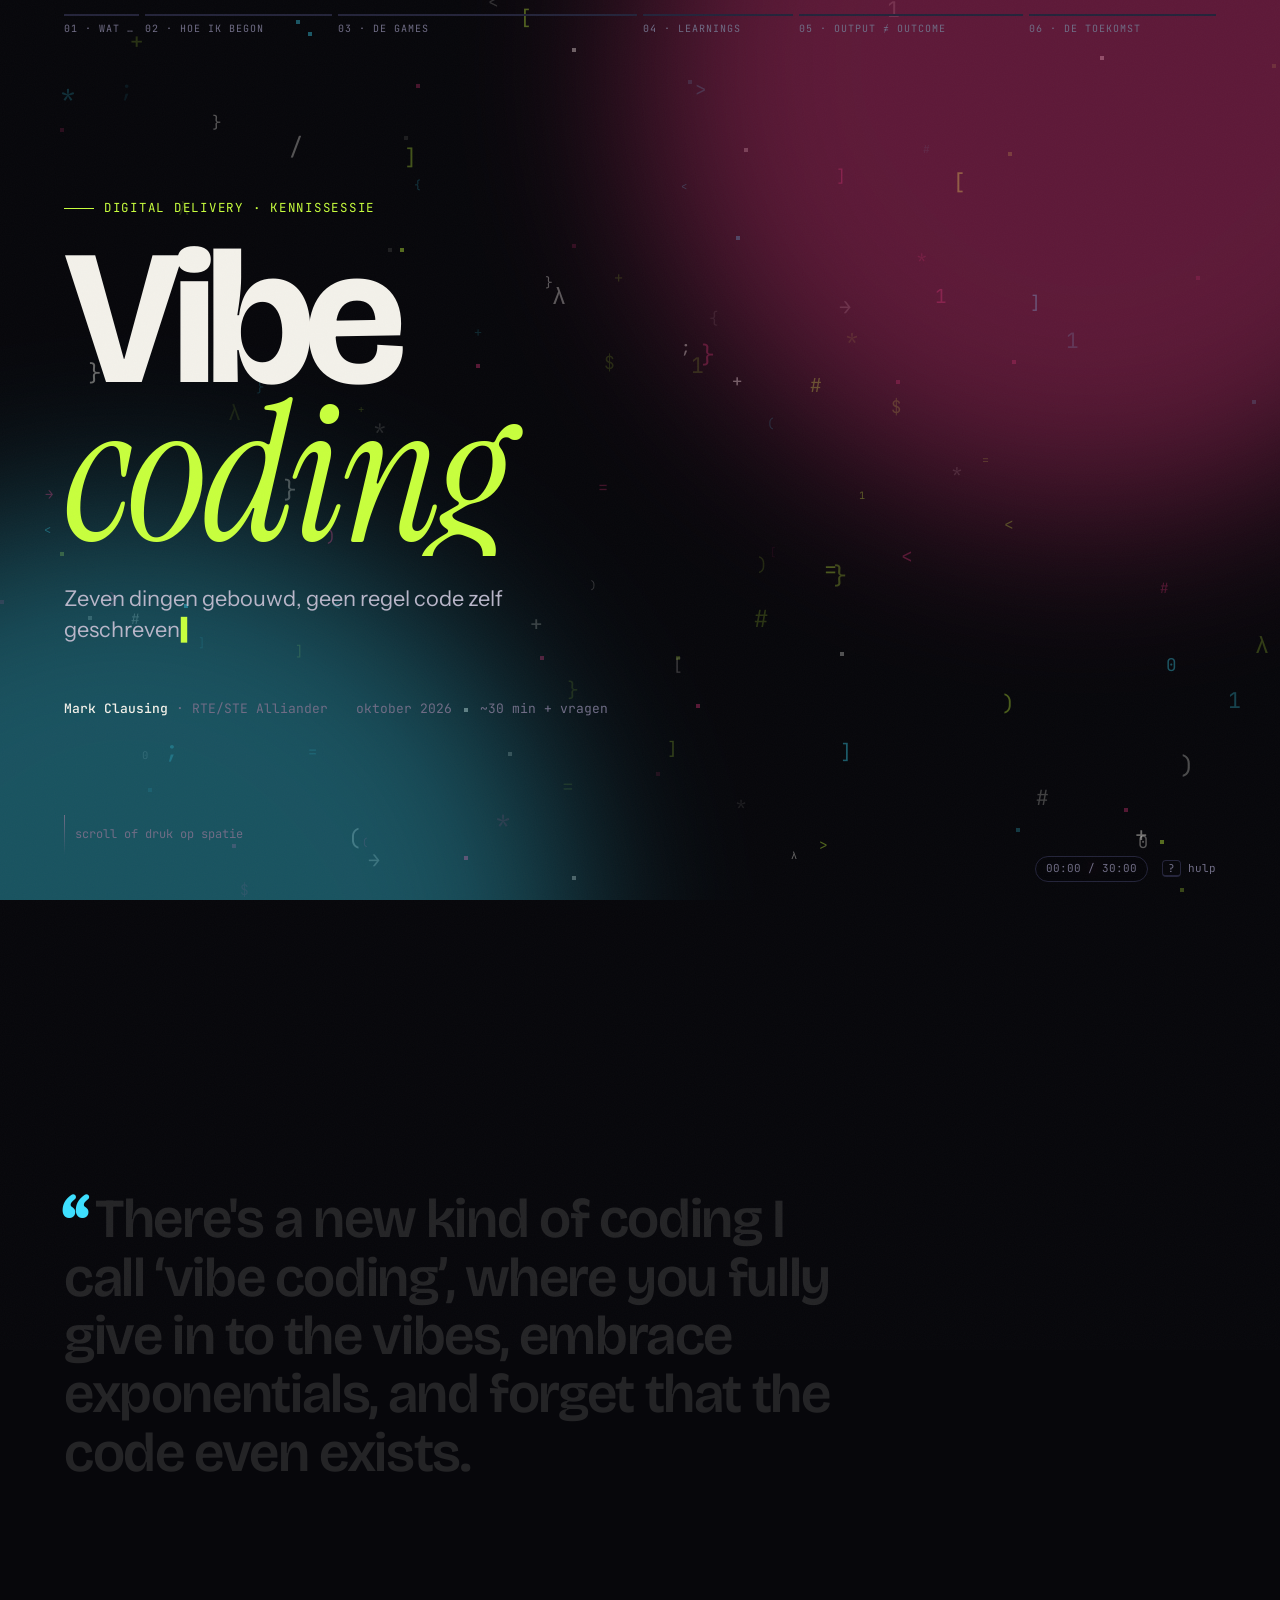
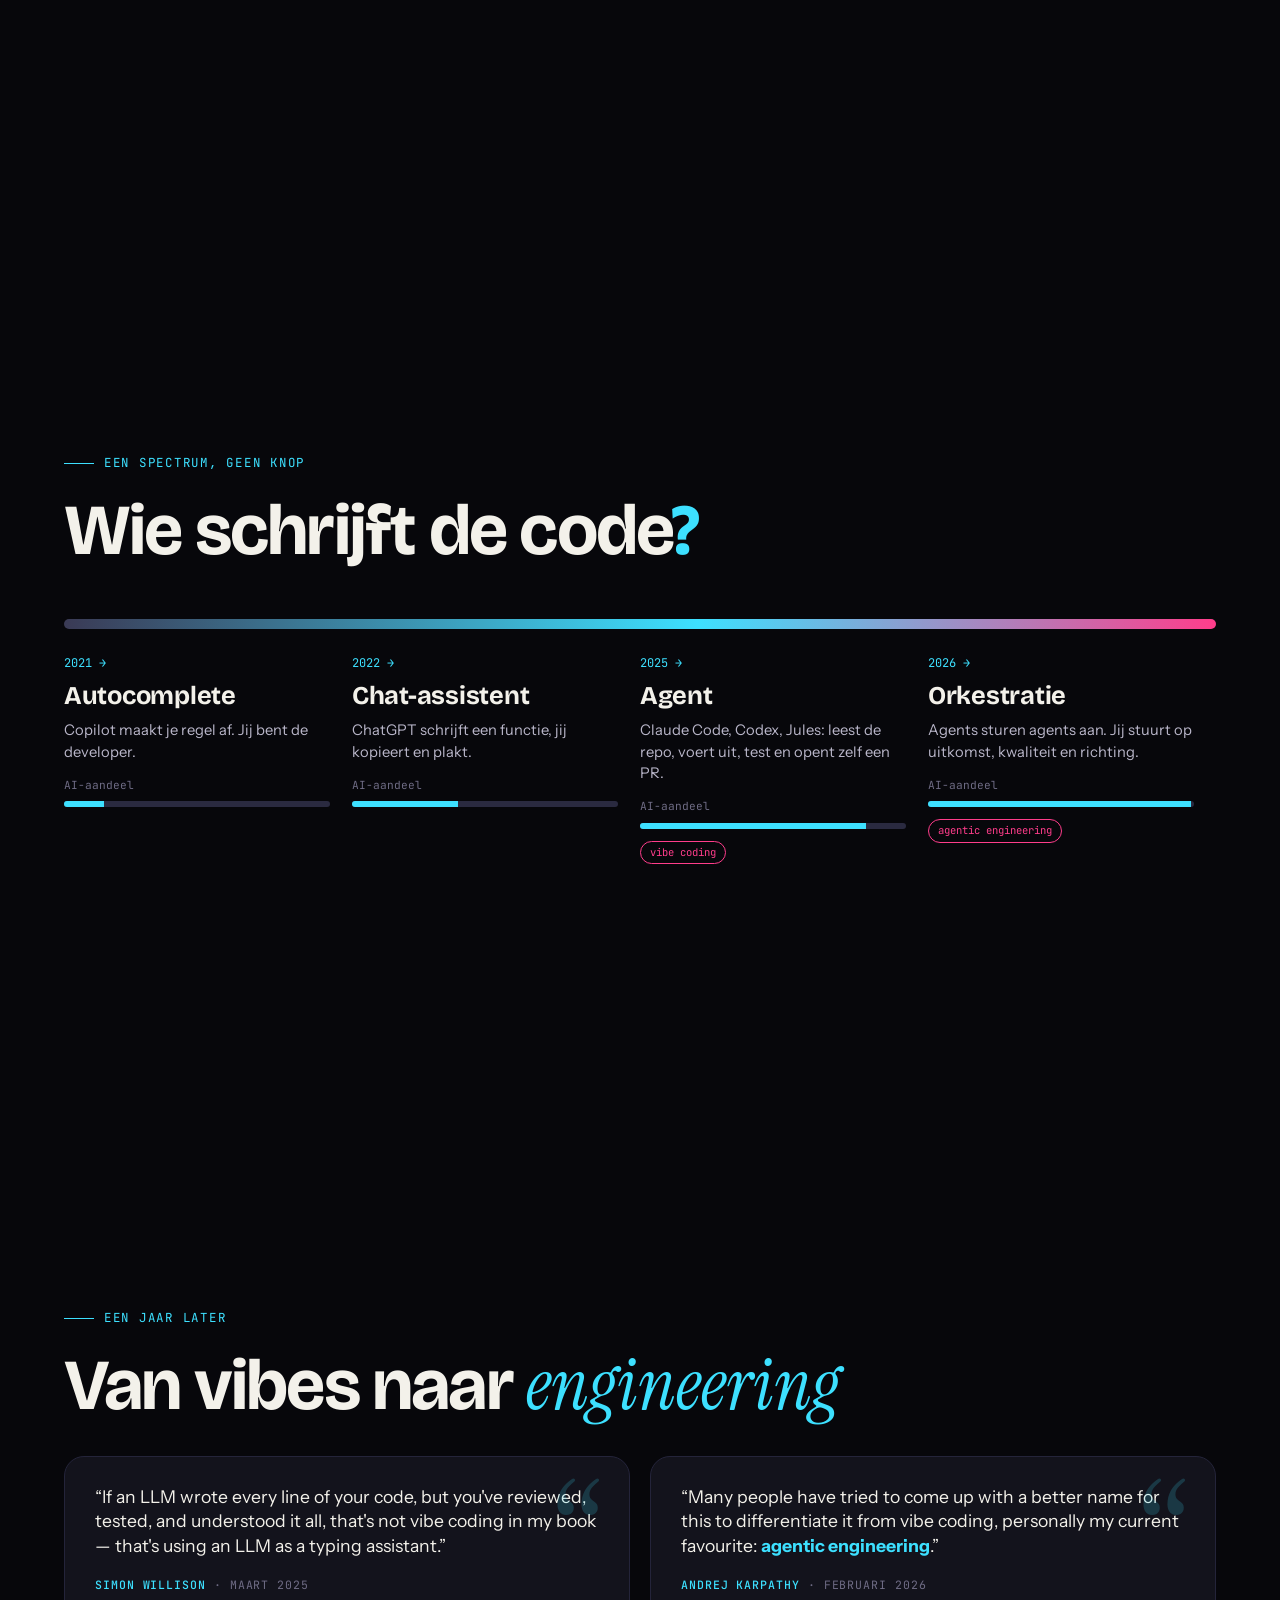
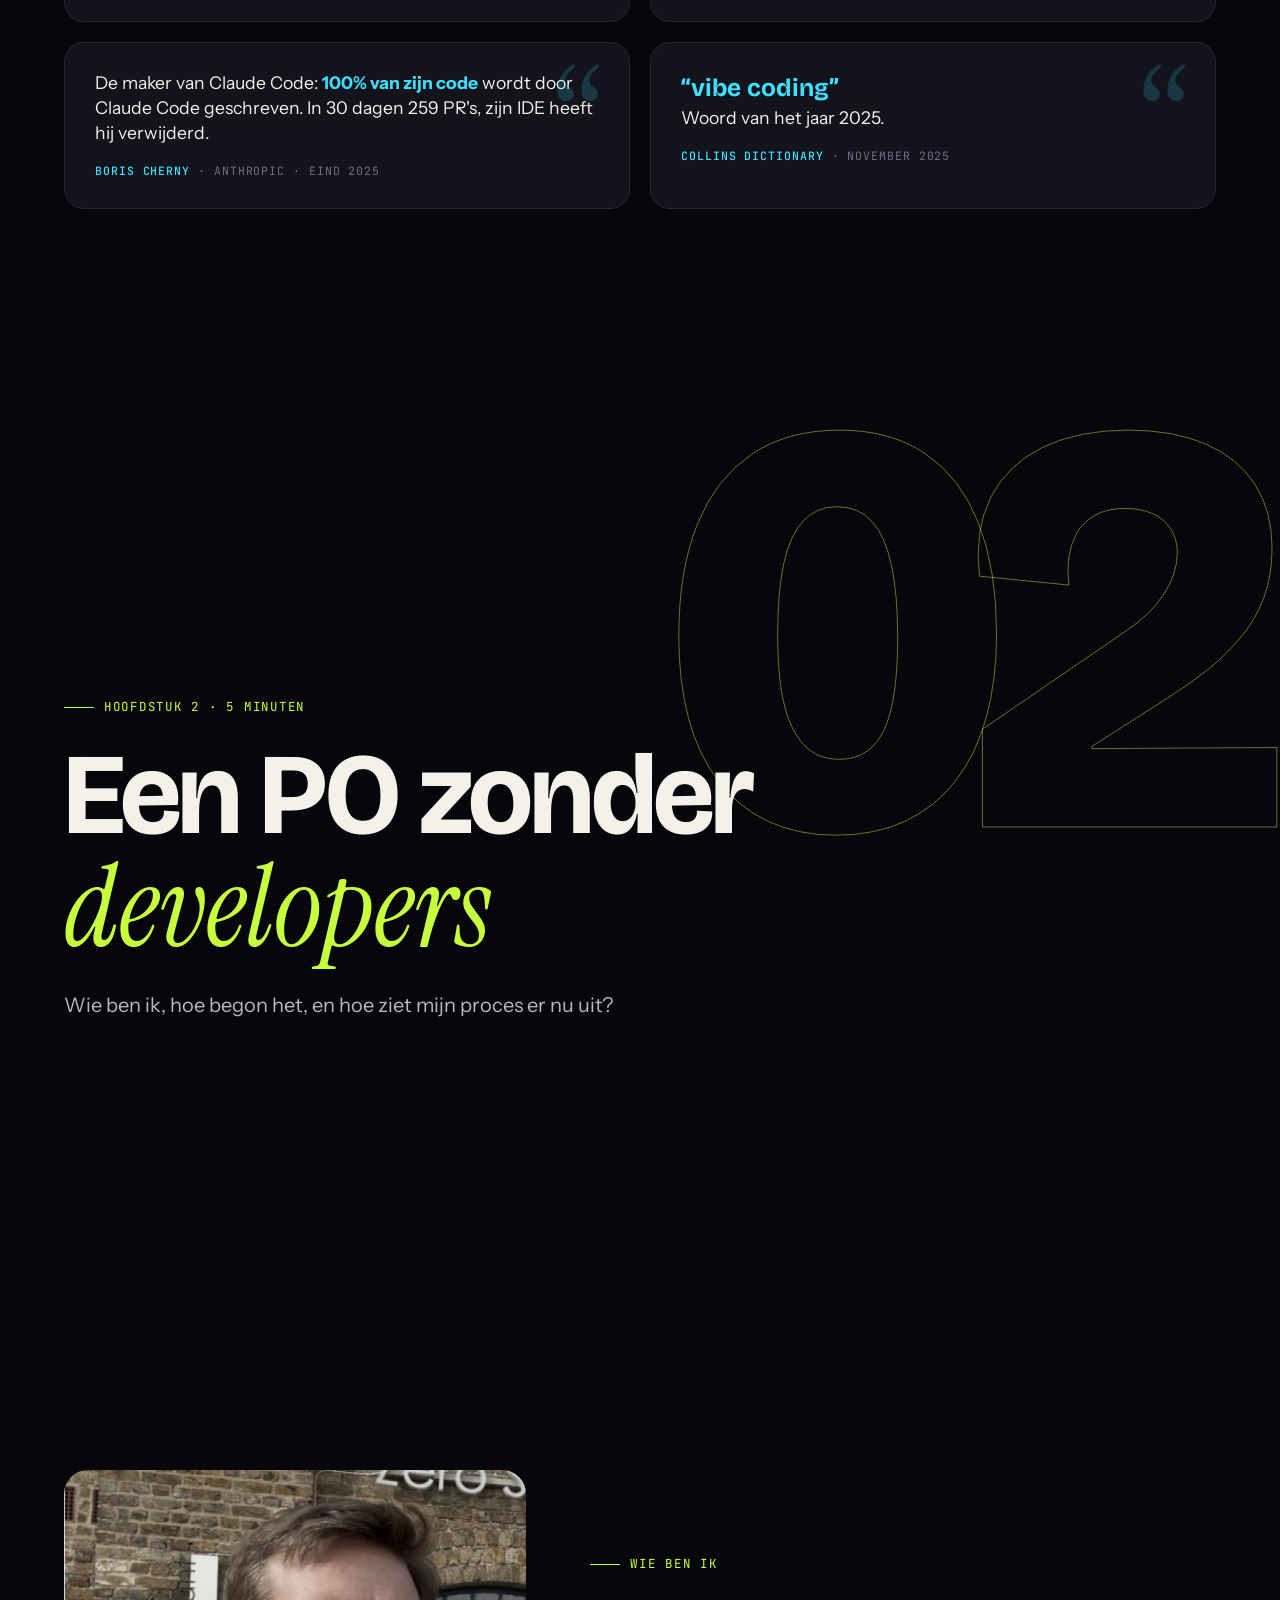
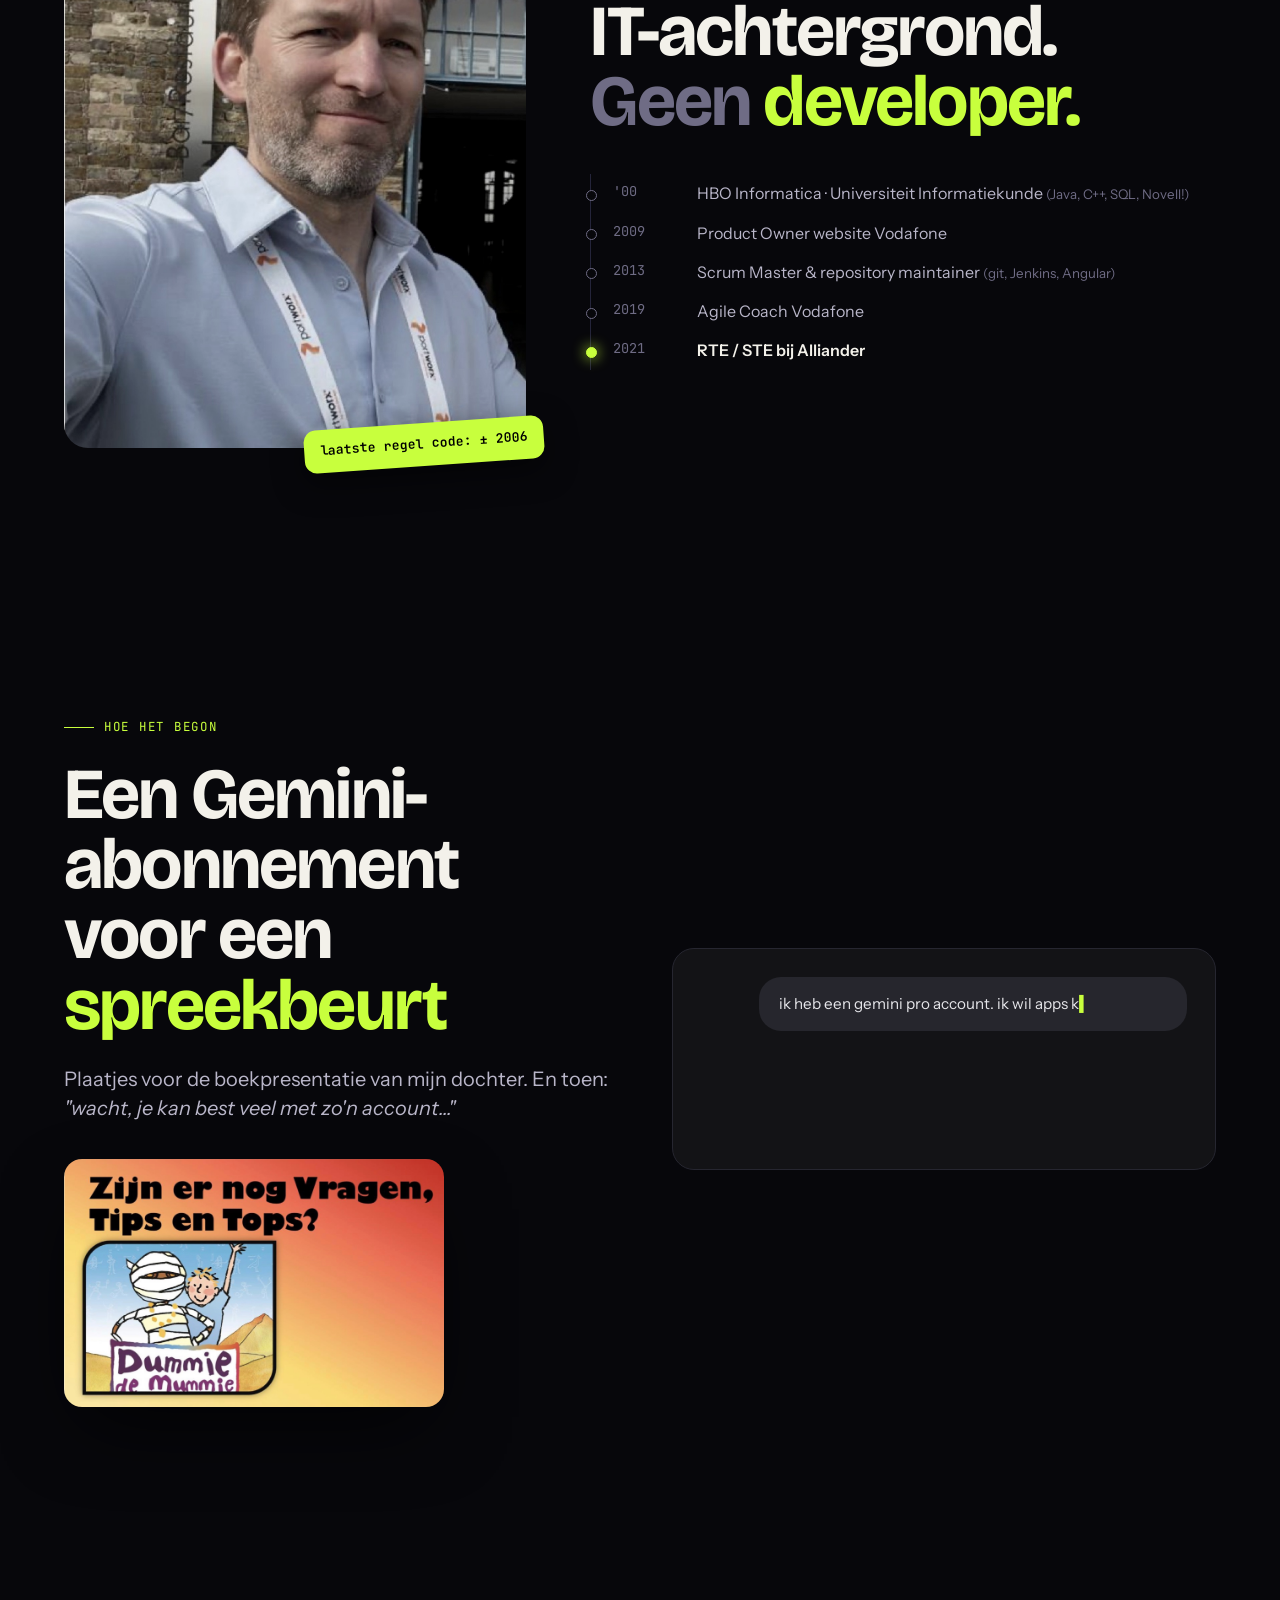
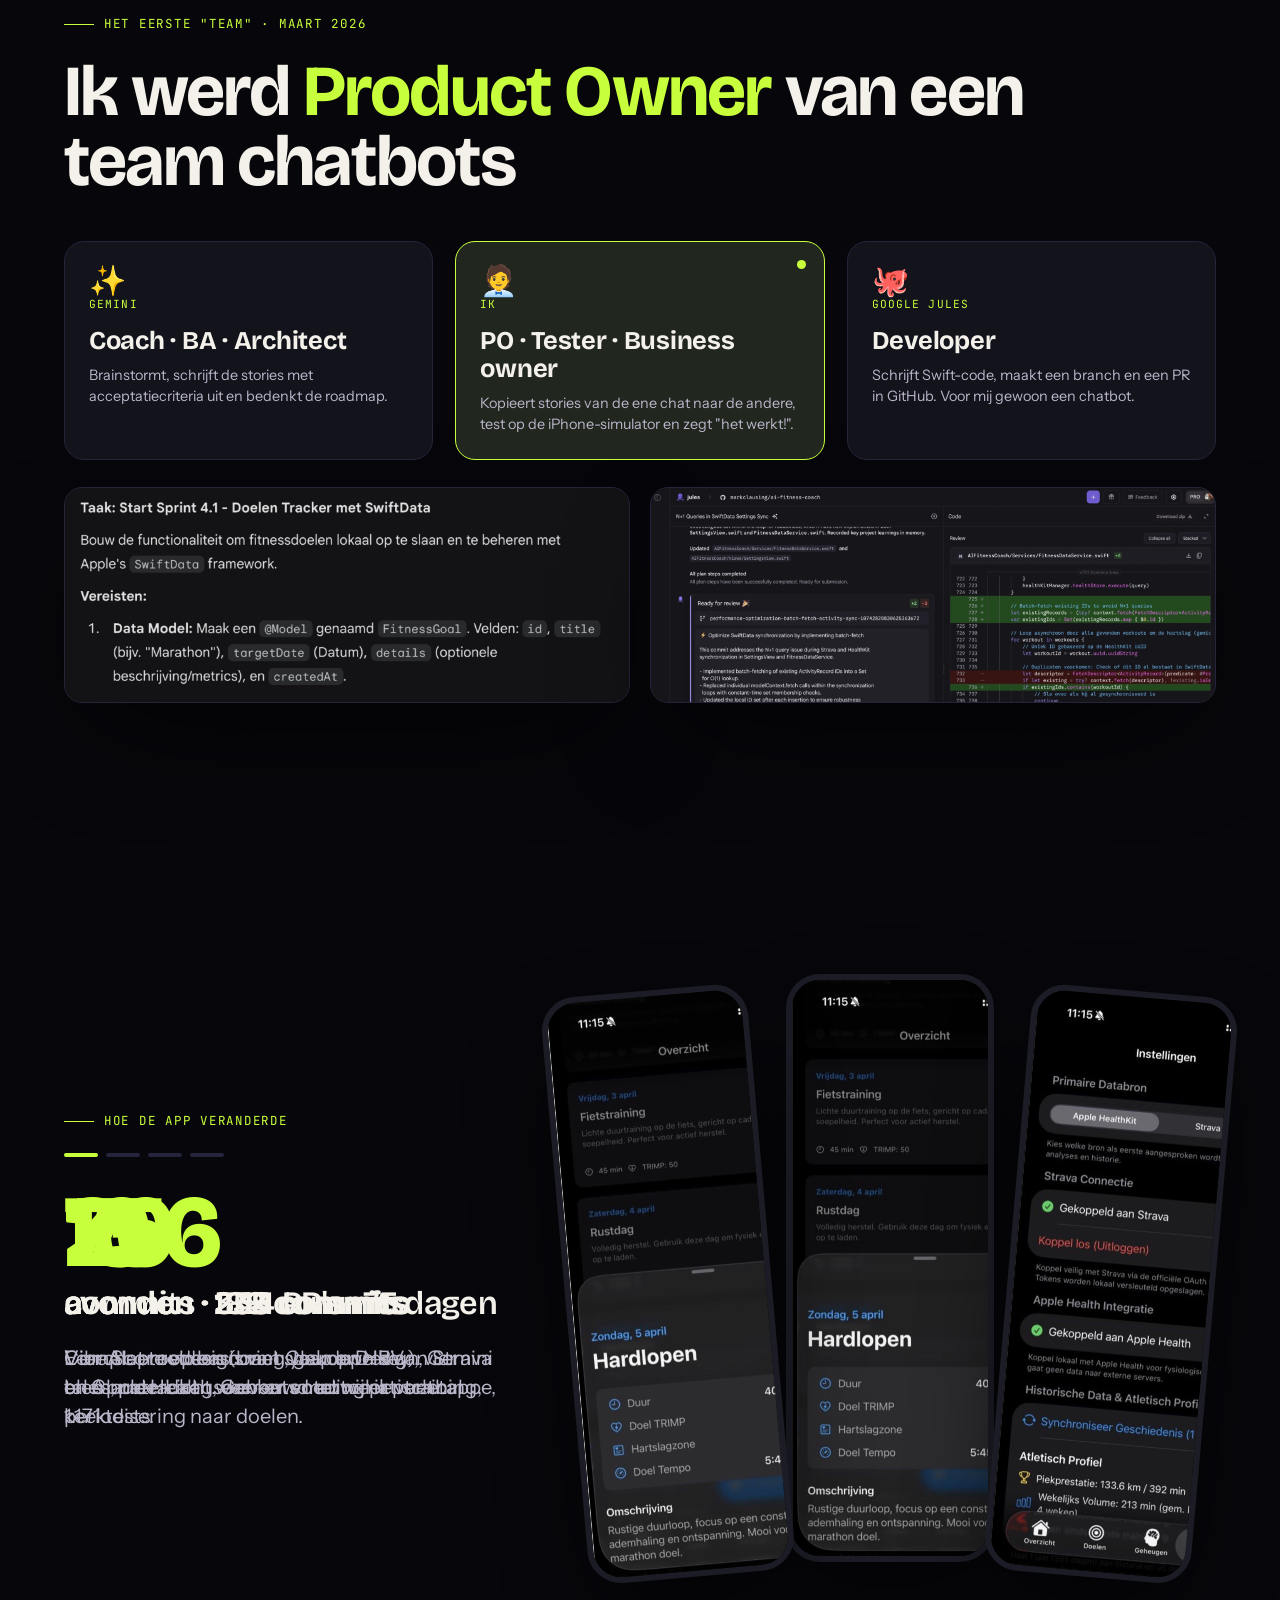
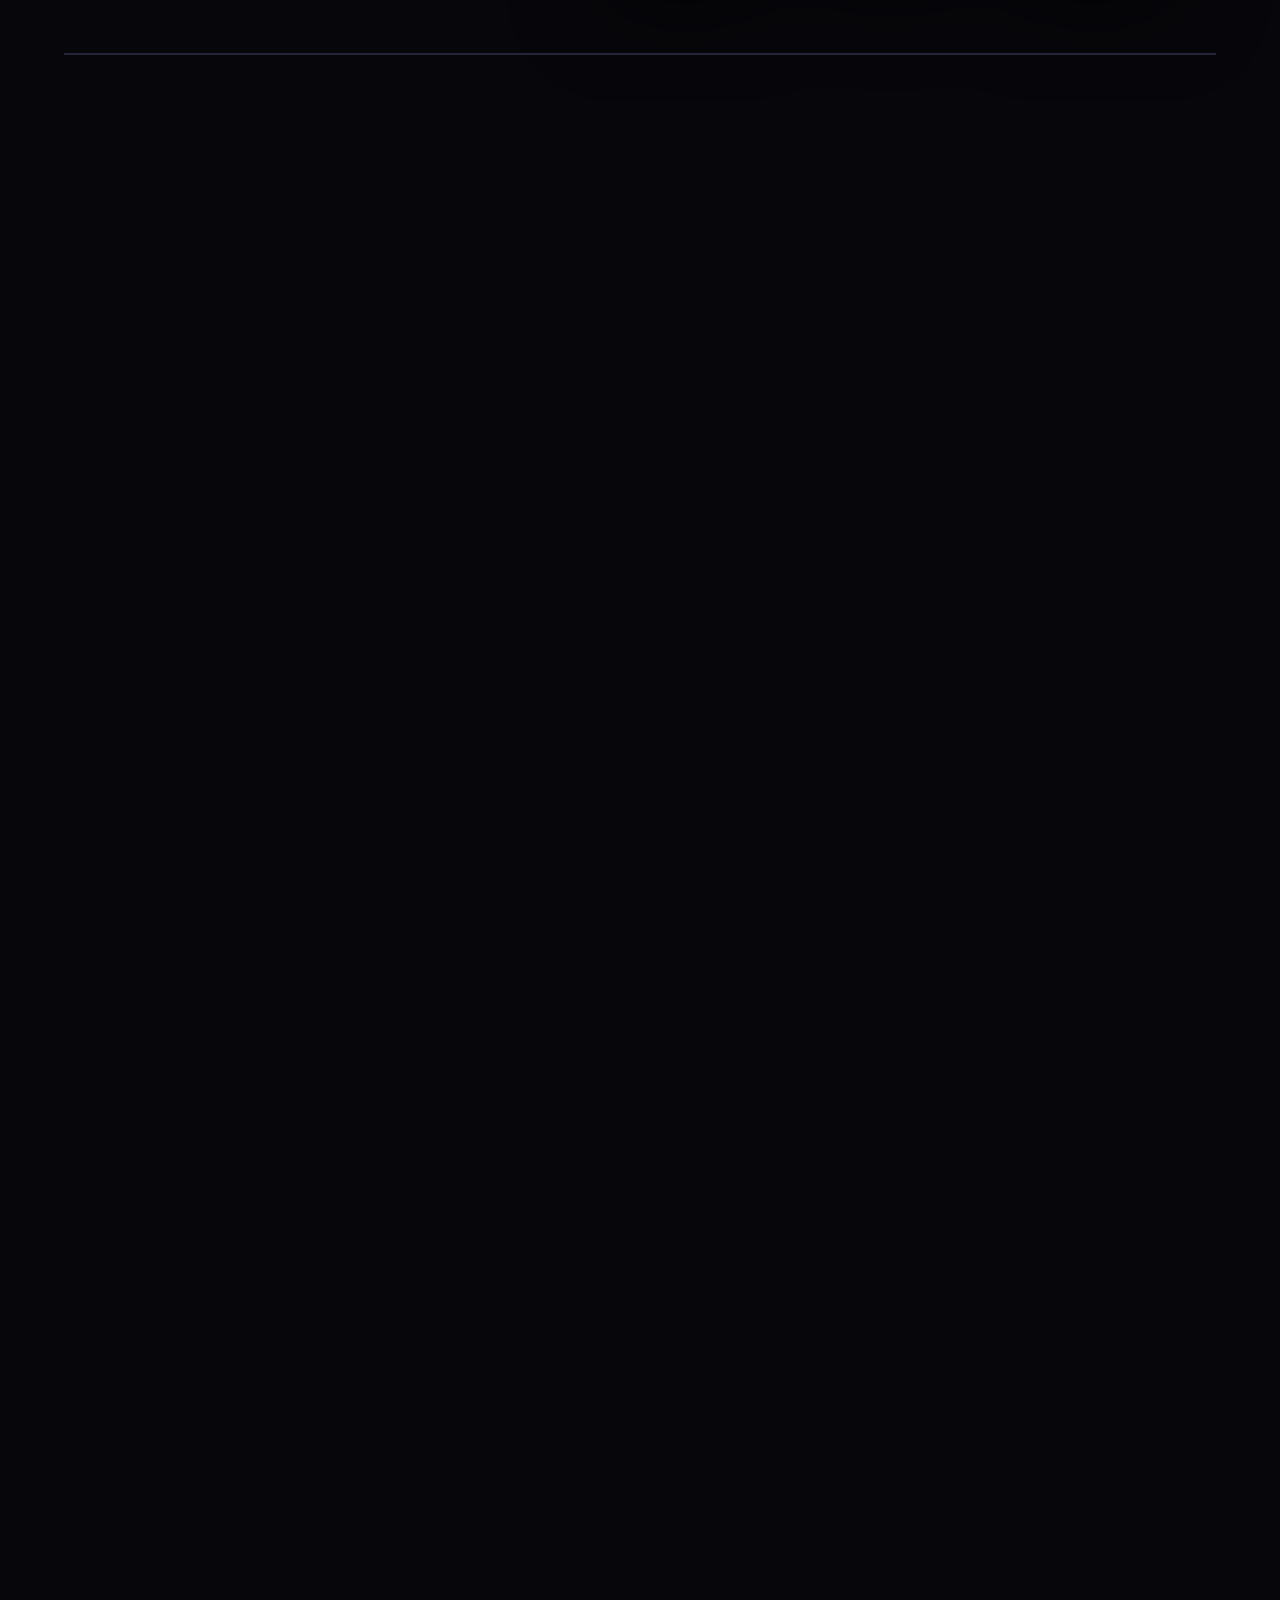
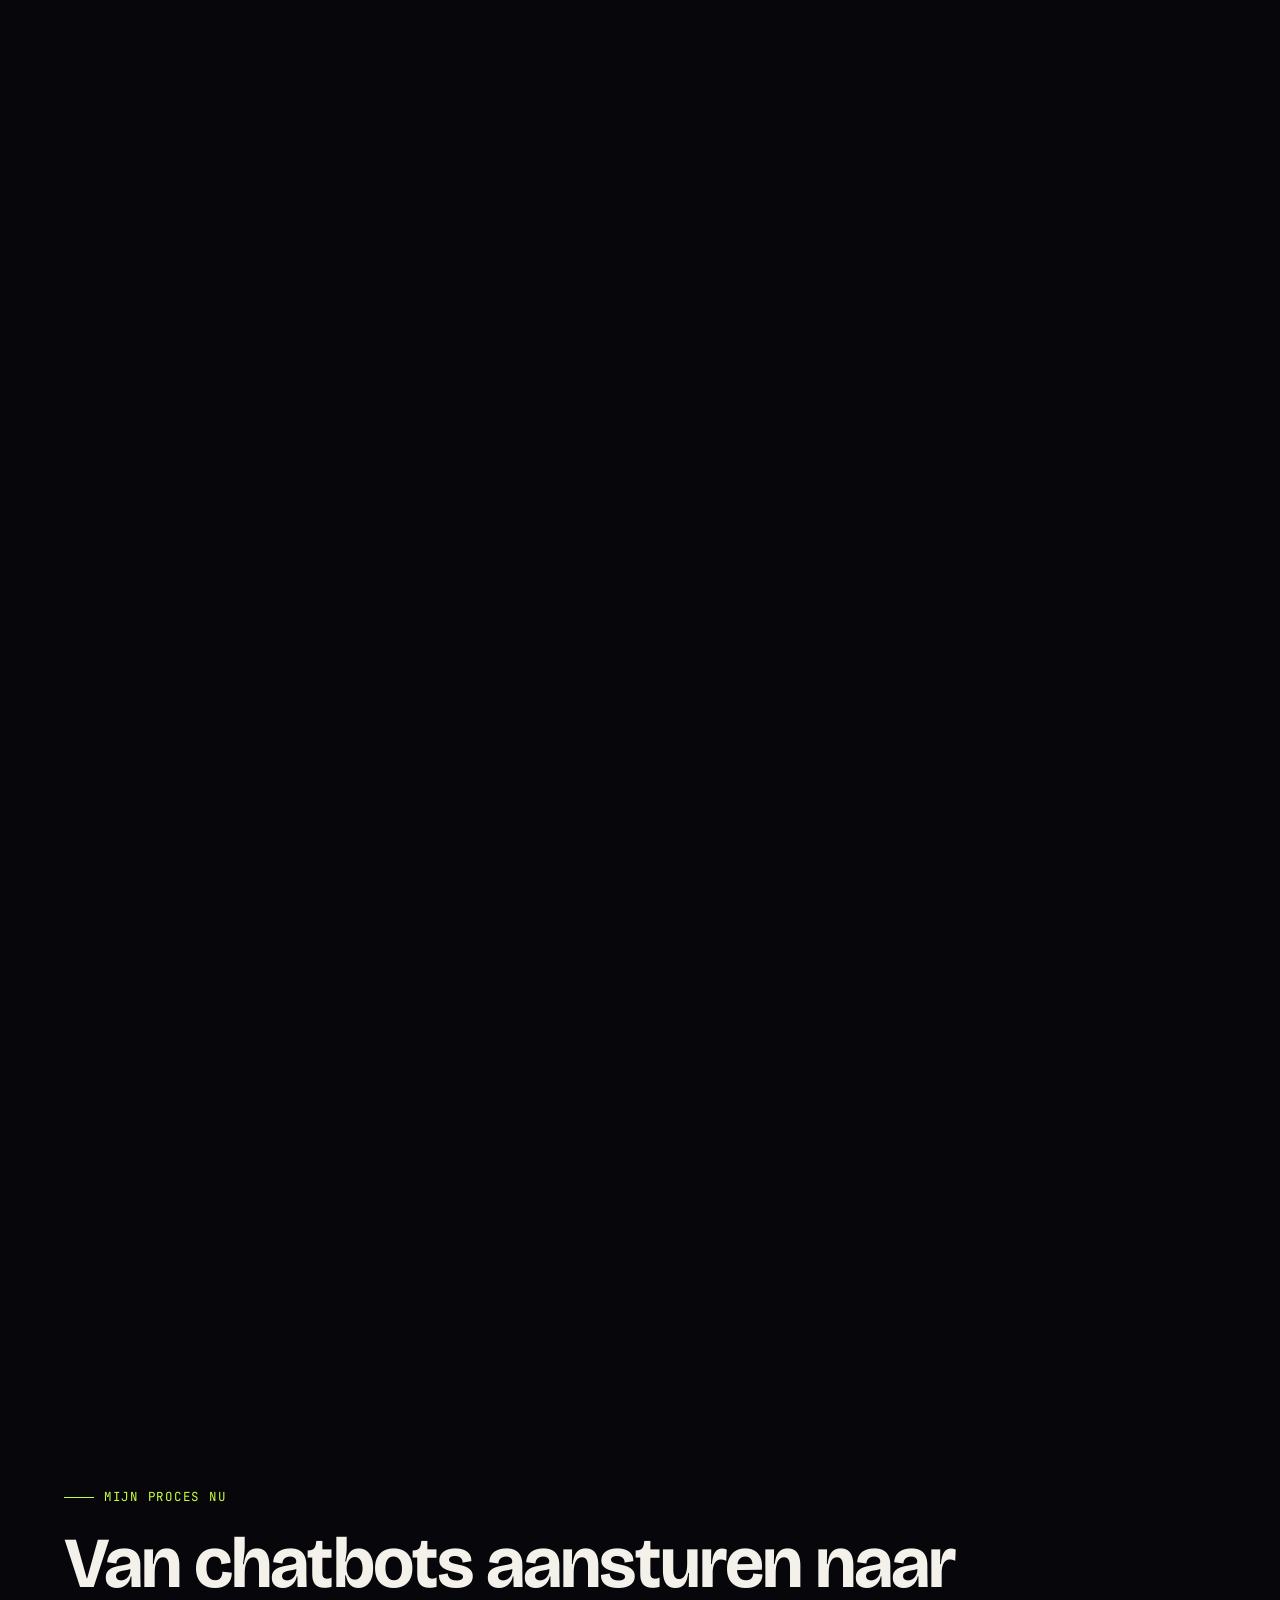
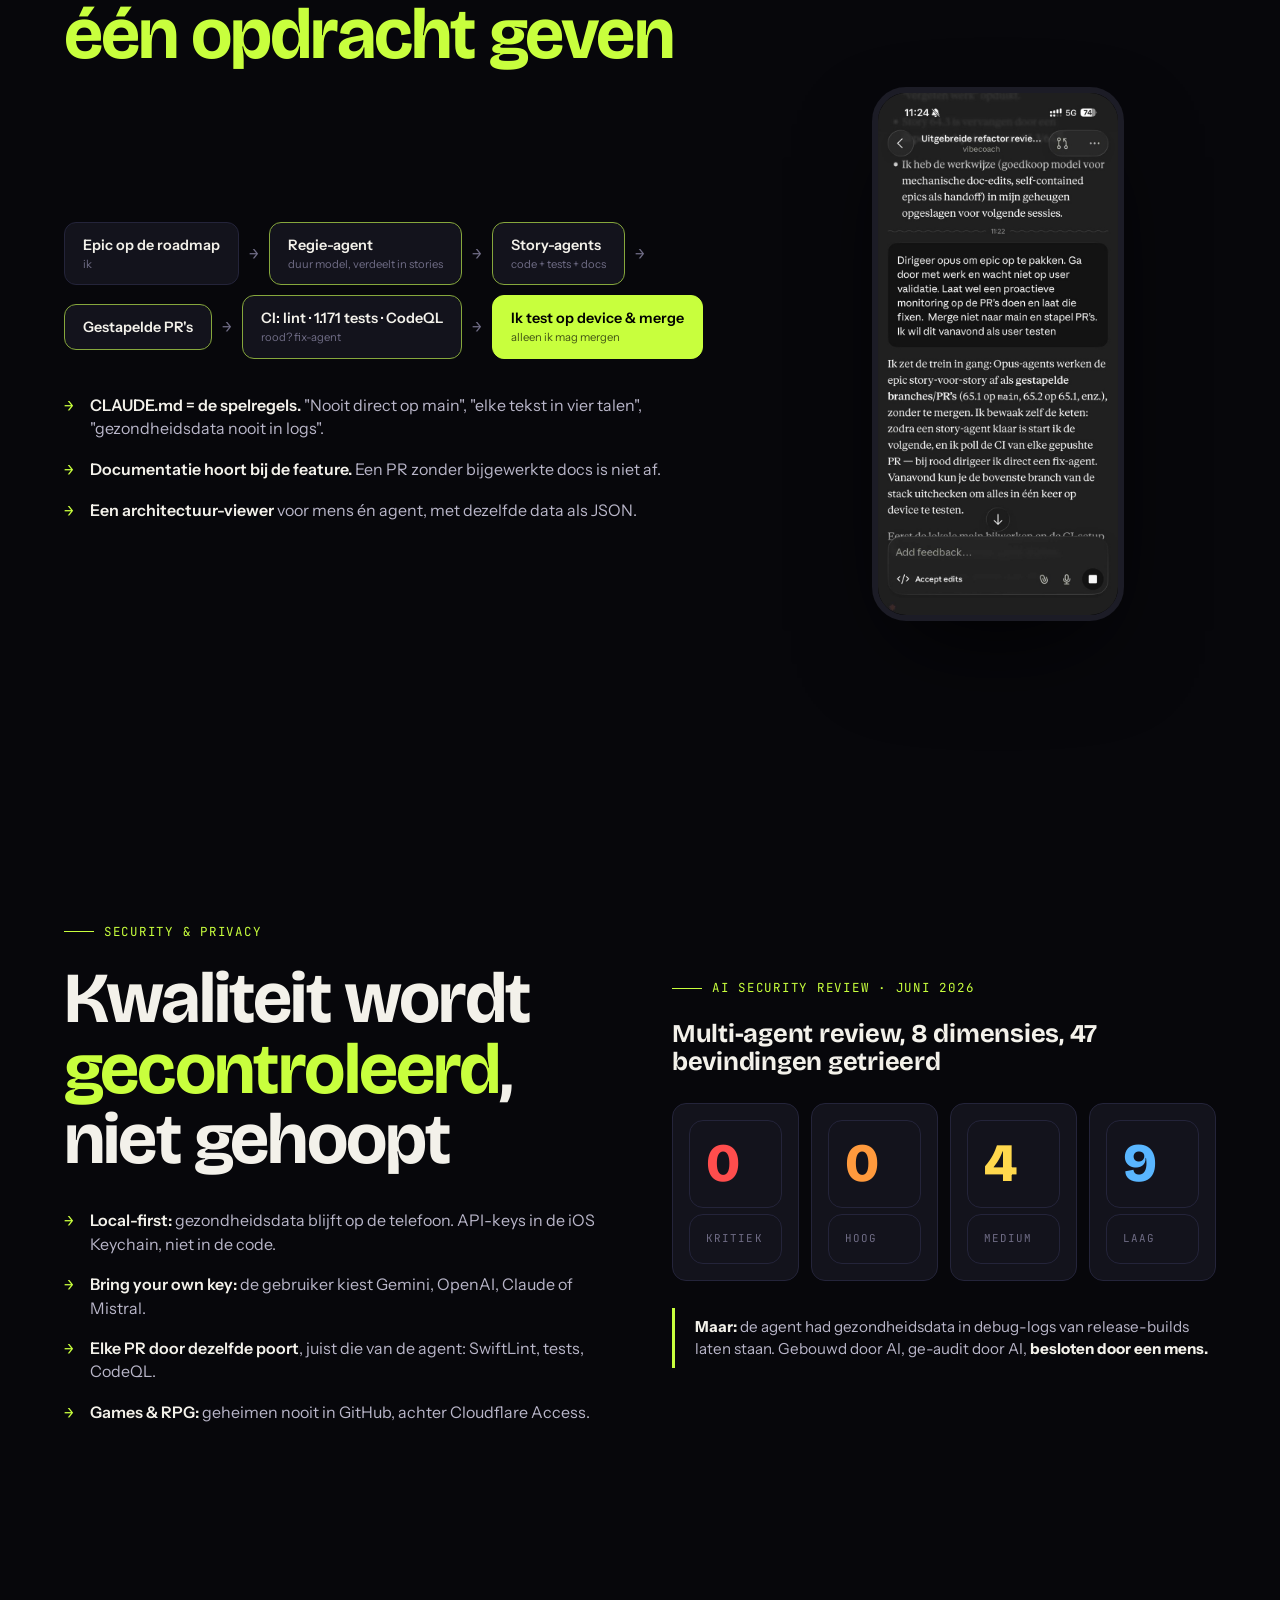
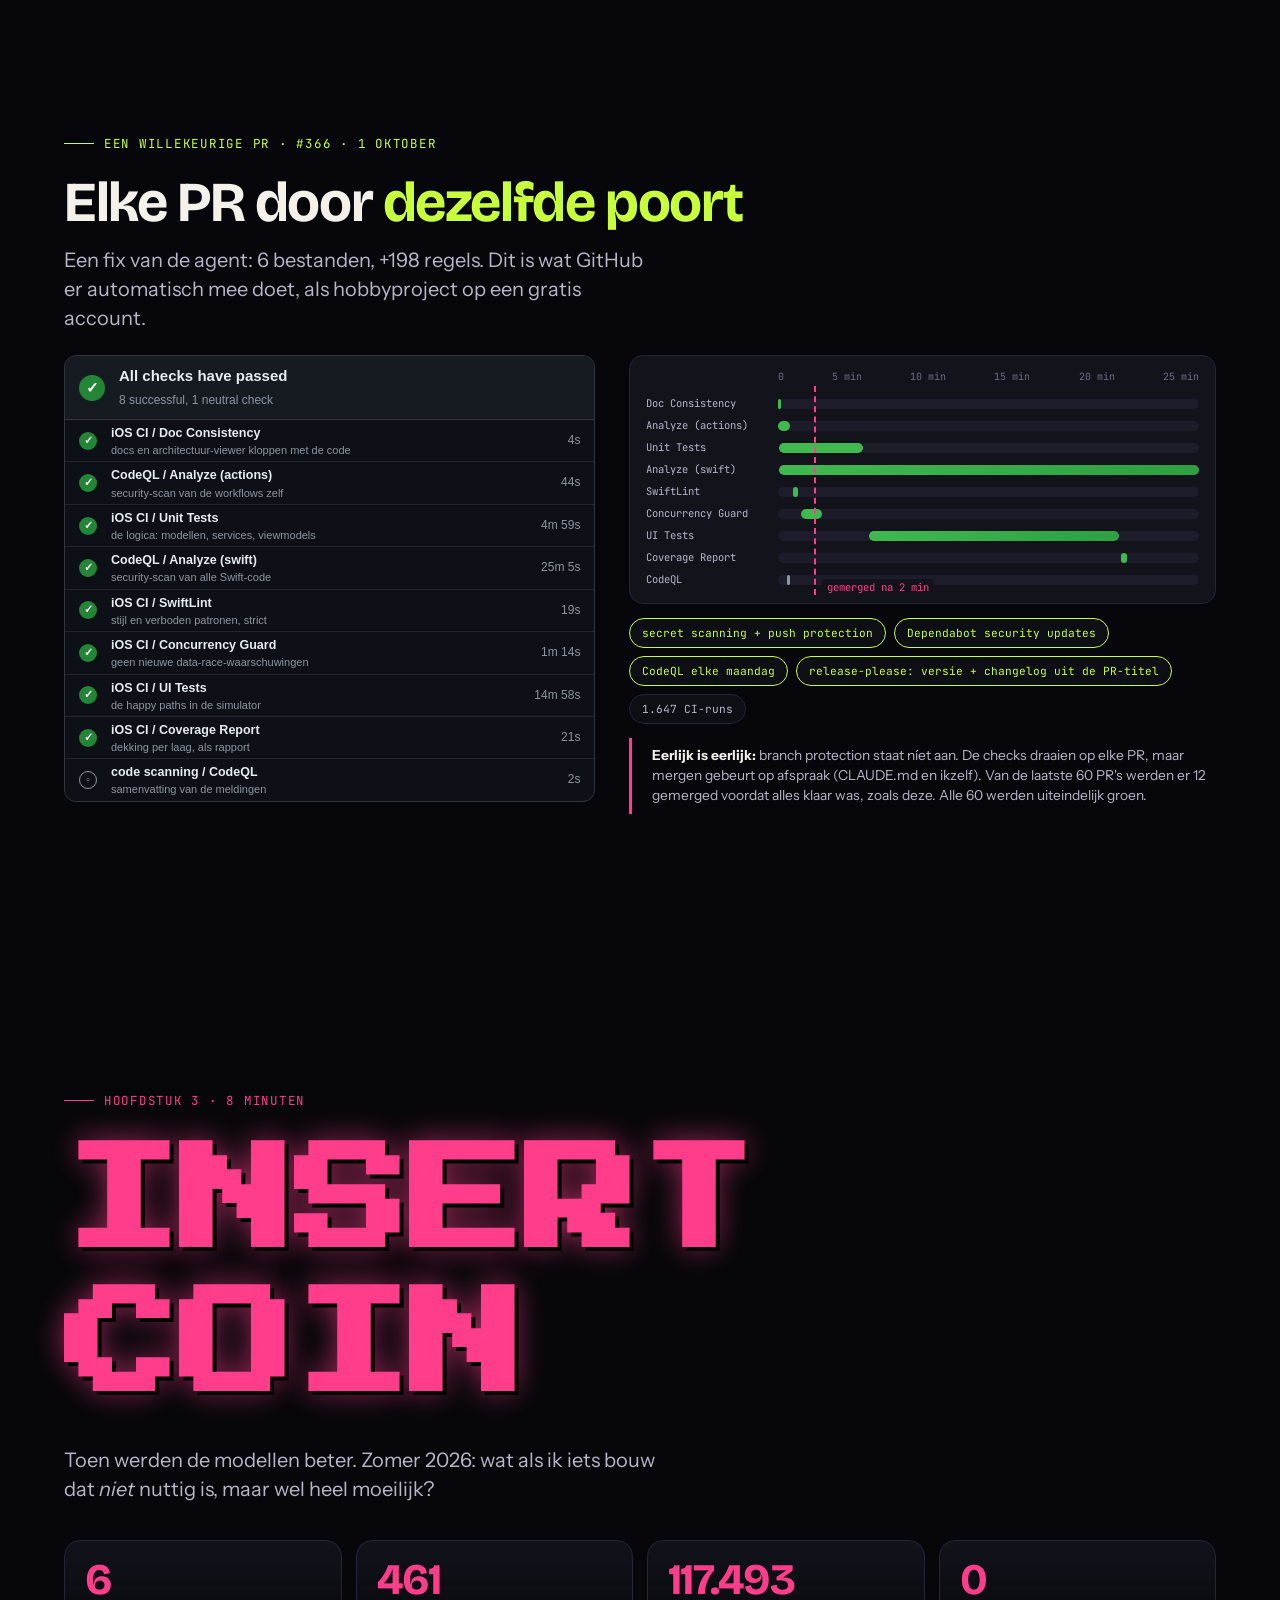
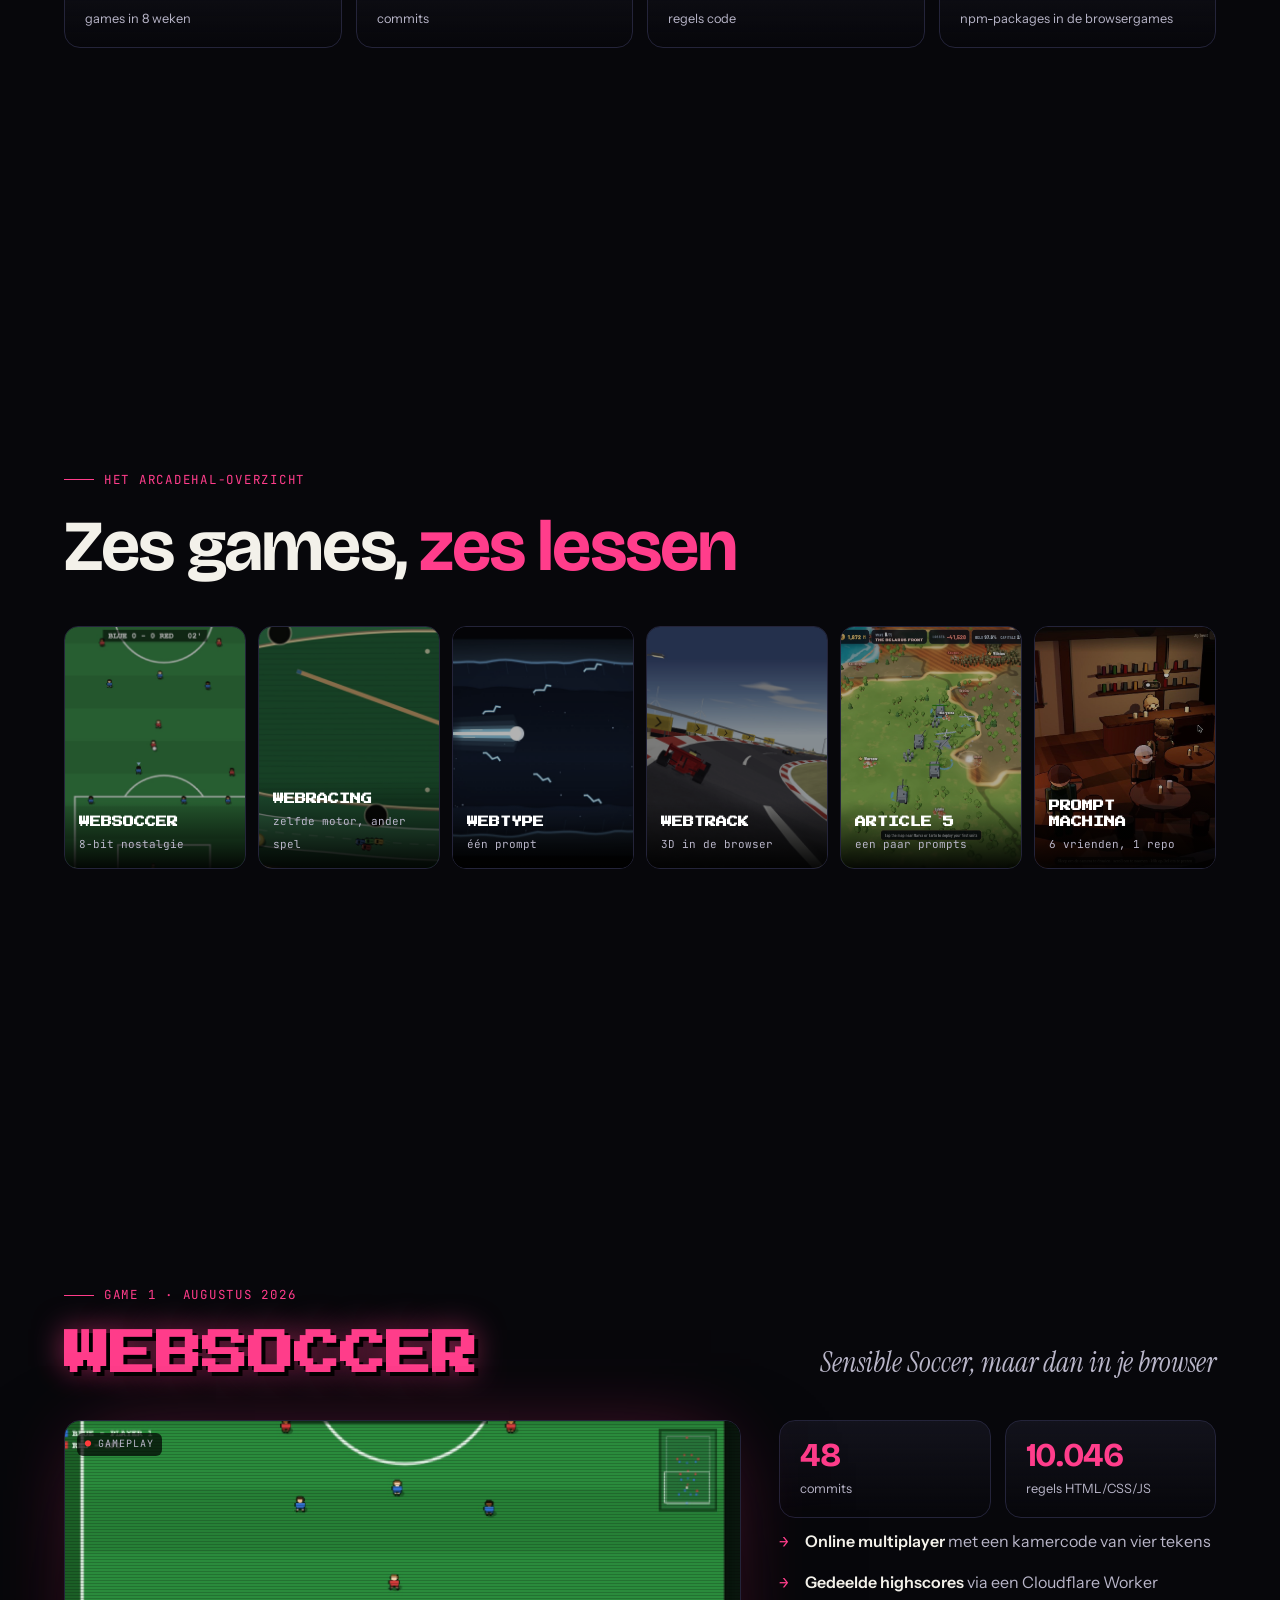
==== commit 95788330: "Quality gates van een echte PR in beeld Nieuwe slide na security & privacy: de 9 checks van vibecoac" ====
--- a/vibe-coding/index.html
+++ b/vibe-coding/index.html
@@ -240,7 +240,7 @@
   <div class="split">
     <div>
       <div class="kicker r">Security &amp; privacy</div>
-      <h2 class="r">Kwaliteit is <span class="hl">afgedwongen</span>, niet gehoopt</h2>
+      <h2 class="r">Kwaliteit wordt <span class="hl">gecontroleerd</span>, niet gehoopt</h2>
       <ul class="list">
         <li class="r" style="--d:1"><b>Local-first:</b> gezondheidsdata blijft op de telefoon. API-keys in de iOS Keychain, niet in de code.</li>
         <li class="r" style="--d:2"><b>Bring your own key:</b> de gebruiker kiest Gemini, OpenAI, Claude of Mistral.</li>
@@ -261,6 +261,50 @@
     </div>
   </div>
   <aside class="notes"><span class="t">Security · ~1 min · rond 7:00 ben je hier klaar</span>De vraag die jullie natuurlijk hebben: is het veilig? Ik heb een AI security review laten draaien met meerdere agents die elkaars bevindingen tegen de code verifiëren. Geen kritieke of hoge issues. Wel dingen die een mens had moeten zien, zoals de prompt met gezondheidsdata in de logs. <b>Les:</b> AI vindt ook AI-fouten, maar iemand moet de vragen stellen.</aside>
+</section>
+
+<section class="slide ch-2 checks-slide" data-ch="2">
+  <div class="kicker r">Een willekeurige PR · #366 · 1 oktober</div>
+  <h2 class="r wide">Elke PR door <span class="hl">dezelfde poort</span></h2>
+  <p class="lede r" style="--d:1">Een fix van de agent: 6 bestanden, +198 regels. Dit is wat GitHub er automatisch mee doet, als hobbyproject op een gratis account.</p>
+  <div class="checks-grid">
+    <div class="gh r" style="--d:1">
+      <div class="gh-head"><span class="ic ok big">✓</span><div><b>All checks have passed</b><small>8 successful, 1 neutral check</small></div></div>
+      <div class="chk r" style="--d:2"><span class="ic ok">✓</span><div><b>iOS CI / Doc Consistency</b><small>docs en architectuur-viewer kloppen met de code</small></div><span class="dur">4s</span></div>
+      <div class="chk r" style="--d:2"><span class="ic ok">✓</span><div><b>CodeQL / Analyze (actions)</b><small>security-scan van de workflows zelf</small></div><span class="dur">44s</span></div>
+      <div class="chk r" style="--d:3"><span class="ic ok">✓</span><div><b>iOS CI / Unit Tests</b><small>de logica: modellen, services, viewmodels</small></div><span class="dur">4m 59s</span></div>
+      <div class="chk r" style="--d:3"><span class="ic ok">✓</span><div><b>CodeQL / Analyze (swift)</b><small>security-scan van alle Swift-code</small></div><span class="dur">25m 5s</span></div>
+      <div class="chk r" style="--d:4"><span class="ic ok">✓</span><div><b>iOS CI / SwiftLint</b><small>stijl en verboden patronen, strict</small></div><span class="dur">19s</span></div>
+      <div class="chk r" style="--d:4"><span class="ic ok">✓</span><div><b>iOS CI / Concurrency Guard</b><small>geen nieuwe data-race-waarschuwingen</small></div><span class="dur">1m 14s</span></div>
+      <div class="chk r" style="--d:5"><span class="ic ok">✓</span><div><b>iOS CI / UI Tests</b><small>de happy paths in de simulator</small></div><span class="dur">14m 58s</span></div>
+      <div class="chk r" style="--d:5"><span class="ic ok">✓</span><div><b>iOS CI / Coverage Report</b><small>dekking per laag, als rapport</small></div><span class="dur">21s</span></div>
+      <div class="chk r" style="--d:6"><span class="ic neu">◦</span><div><b>code scanning / CodeQL</b><small>samenvatting van de meldingen</small></div><span class="dur">2s</span></div>
+    </div>
+    <div>
+      <div class="gantt r" style="--d:2">
+        <div class="g-axis"><span>0</span><span>5 min</span><span>10 min</span><span>15 min</span><span>20 min</span><span>25 min</span></div>
+        <div class="g-row"><span class="g-lbl">Doc Consistency</span><div class="g-track"><i class="bar" style="--l:0.00%;--w:0.70%;--i:0"></i></div></div>
+        <div class="g-row"><span class="g-lbl">Analyze (actions)</span><div class="g-track"><i class="bar" style="--l:0.00%;--w:2.91%;--i:1"></i></div></div>
+        <div class="g-row"><span class="g-lbl">Unit Tests</span><div class="g-track"><i class="bar" style="--l:0.40%;--w:19.79%;--i:2"></i></div></div>
+        <div class="g-row"><span class="g-lbl">Analyze (swift)</span><div class="g-track"><i class="bar long" style="--l:0.40%;--w:99.60%;--i:3"></i></div></div>
+        <div class="g-row"><span class="g-lbl">SwiftLint</span><div class="g-track"><i class="bar" style="--l:3.64%;--w:1.26%;--i:4"></i></div></div>
+        <div class="g-row"><span class="g-lbl">Concurrency Guard</span><div class="g-track"><i class="bar" style="--l:5.56%;--w:4.90%;--i:5"></i></div></div>
+        <div class="g-row"><span class="g-lbl">UI Tests</span><div class="g-track"><i class="bar long" style="--l:21.58%;--w:59.43%;--i:6"></i></div></div>
+        <div class="g-row"><span class="g-lbl">Coverage Report</span><div class="g-track"><i class="bar" style="--l:81.60%;--w:1.39%;--i:7"></i></div></div>
+        <div class="g-row"><span class="g-lbl">CodeQL</span><div class="g-track"><i class="bar neu" style="--l:2.32%;--w:0.70%;--i:8"></i></div></div>
+        <div class="g-merge" style="--m:0.0854"><span>gemerged na 2 min</span></div>
+      </div>
+      <div class="chips r" style="--d:4">
+        <span class="chip on">secret scanning + push protection</span>
+        <span class="chip on">Dependabot security updates</span>
+        <span class="chip on">CodeQL elke maandag</span>
+        <span class="chip on">release-please: versie + changelog uit de PR-titel</span>
+        <span class="chip">1.647 CI-runs</span>
+      </div>
+      <p class="callout honest r" style="--d:5"><b>Eerlijk is eerlijk:</b> branch protection staat níet aan. De checks draaien op elke PR, maar mergen gebeurt op afspraak (CLAUDE.md en ikzelf). Van de laatste 60 PR's werden er 12 gemerged voordat alles klaar was, zoals deze. Alle 60 werden uiteindelijk groen.</p>
+    </div>
+  </div>
+  <aside class="notes"><span class="t">Quality gates · ~1 min</span>Voor wie met GitHub werkt: dit draait automatisch op <b>elke</b> pull request, ook (juist) die van de agent. Lint, docs-check, een concurrency-baseline, unit- en UI-tests, coverage, en twee CodeQL-scans: op de code én op de workflows zelf. Parallel waar het kan, op volgorde waar het moet. Repo-breed staan secret scanning met push protection en Dependabot aan. <b>Vraag aan de zaal: hoeveel van onze teams hebben dit op elke PR?</b> En de stap die ik zelf nog niet heb gezet, en die change management wél zou eisen: van deze checks <b>required checks</b> maken, zodat rood technisch niet te mergen is. Deze PR werd na twee minuten gemerged, toen de UI-tests nog liepen.</aside>
 </section>
 
 <!-- ======================= 03 GAMES ======================= -->
@@ -539,7 +583,7 @@
     <div class="need">
       <div class="kicker r" style="margin:0">Wat we nodig hebben van tooling</div>
       <div class="r" style="--d:2"><span class="i">🧠</span><div><b>Geheugen van het project</b><small>README, ROADMAP, ARCHITECTURE, CLAUDE.md. Docs zijn niet meer voor mensen alleen.</small></div></div>
-      <div class="r" style="--d:3"><span class="i">🚦</span><div><b>Harde poorten</b><small>Lint, tests, security-scans. Rood = niet mergen, hoe overtuigend de agent ook klinkt.</small></div></div>
+      <div class="r" style="--d:3"><span class="i">🚦</span><div><b>Poorten die echt dicht kunnen</b><small>Lint, tests en security-scans als required checks, zodat rood technisch niet te mergen is, hoe overtuigend de agent ook klinkt. Bij mij nog op afspraak: de volgende stap.</small></div></div>
       <div class="r" style="--d:4"><span class="i">🗺️</span><div><b>Overzicht voor niet-programmeurs</b><small>Een architectuur-viewer die het verhaal vertelt. Niet regel voor regel, maar per bouwsteen.</small></div></div>
       <div class="r" style="--d:5"><span class="i">💸</span><div><b>Kosten &amp; limieten in beeld</b><small>Duur model voor regie, goedkoop model voor uitvoering. Tokens zijn het nieuwe budget.</small></div></div>
     </div>
--- a/vibe-coding/styles.css
+++ b/vibe-coding/styles.css
@@ -670,3 +670,57 @@
   .dummie { max-width: 78% !important; }
 }
 .facts { grid-template-columns: minmax(0, 1fr); }
+
+/* --------------------------------------------------------------------------
+   Quality gates: checks-paneel in GitHub-stijl en een tijdlijn van de pijplijn
+   -------------------------------------------------------------------------- */
+.checks-grid { display: grid; grid-template-columns: minmax(0, .95fr) minmax(0, 1.05fr); gap: 2.6vw; margin-top: 3vh; align-items: start; }
+.gh { background: #0d1117; border: 1px solid #30363d; border-radius: 12px; overflow: hidden; font-family: -apple-system, "Segoe UI", "Helvetica Neue", sans-serif; }
+.gh-head { display: grid; grid-template-columns: 30px 1fr; gap: 10px; align-items: center; padding: 12px 16px; border-bottom: 1px solid #30363d; background: #161b22; }
+.gh-head b { color: #e6edf3; font-size: 15px; display: block; }
+.gh-head small { color: #8d96a0; font-size: 12px; }
+.chk { display: grid; grid-template-columns: 22px 1fr auto; gap: 10px; align-items: center; padding: 7px 16px; border-bottom: 1px solid #21262d; }
+.chk:last-child { border-bottom: 0; }
+.chk b { color: #e6edf3; font-size: 13px; font-weight: 600; display: block; }
+.chk small { color: #8d96a0; font-size: 11.5px; }
+.chk .dur { color: #8d96a0; font-size: 12px; font-variant-numeric: tabular-nums; }
+.gh .ic { display: grid; place-items: center; width: 18px; height: 18px; border-radius: 50%; font-size: 11px; font-weight: 700; }
+.gh .ic.ok { background: #238636; color: #fff; }
+.gh .ic.neu { background: transparent; border: 1.5px solid #8d96a0; color: #8d96a0; }
+.gh .ic.big { width: 26px; height: 26px; font-size: 15px; }
+
+.gantt { position: relative; border: 1px solid var(--line); border-radius: 14px; padding: 14px 16px 12px; background: var(--panel); }
+.g-axis { display: flex; justify-content: space-between; margin-left: 132px; font-family: var(--mono); font-size: 10px; color: var(--ink-3); margin-bottom: 8px; }
+.g-row { display: grid; grid-template-columns: 124px 1fr; gap: 8px; align-items: center; height: 22px; }
+.g-lbl { font-family: var(--mono); font-size: 10.5px; color: var(--ink-2); white-space: nowrap; overflow: hidden; text-overflow: ellipsis; }
+.g-track { position: relative; height: 10px; border-radius: 6px; background: #1c1c2a; }
+.g-track .bar { position: absolute; top: 0; bottom: 0; left: var(--l); width: var(--w); border-radius: 6px; background: #3fb950; transform-origin: left; transform: scaleX(0); transition: transform .9s var(--ease); transition-delay: calc(var(--i) * 120ms + 300ms); }
+.g-track .bar.long { background: linear-gradient(90deg, #3fb950, #2ea043); }
+.g-track .bar.neu { background: #8d96a0; }
+.in .g-track .bar { transform: none; }
+.g-merge { position: absolute; top: 30px; bottom: 8px; left: calc(16px + 132px + (100% - 32px - 132px) * var(--m)); width: 0; border-left: 2px dashed var(--pink); }
+.g-merge span { position: absolute; bottom: -2px; left: 6px; white-space: nowrap; font-family: var(--mono); font-size: 10.5px; color: var(--pink); background: var(--panel); padding: 1px 5px; border-radius: 4px; }
+.checks-slide .chips { margin-top: 14px; }
+.callout.honest { border-left-color: var(--pink); margin-top: 14px; font-size: .86em; }
+
+@media (max-width: 700px) {
+  .checks-grid { grid-template-columns: minmax(0, 1fr); gap: 18px; }
+  .chk { padding: 6px 12px; }
+  .chk small { display: none; }
+  .g-axis { margin-left: 92px; }
+  .g-row { grid-template-columns: 84px 1fr; }
+  .g-lbl { font-size: 9px; }
+  .g-merge { left: calc(16px + 92px + (100% - 32px - 92px) * var(--m)); }
+}
+/* Compacter: naam en uitleg op één regel */
+.checks-slide { padding-top: 9vh; padding-bottom: 6vh; }
+.checks-slide .lede { margin-top: 1rem; }
+.checks-grid { margin-top: 2.4vh; }
+.chk { padding: 5px 14px; }
+.chk b { font-size: 12.5px; }
+.chk small { font-size: 11px; display: block; margin-top: 1px; line-height: 1.3; }
+.gh-head { padding: 9px 14px; }
+@media (min-width: 701px) and (max-height: 950px) {
+  .checks-slide h2 { font-size: clamp(36px, 4.4vw, 72px); }
+  .chk { padding: 4px 14px; }
+}
